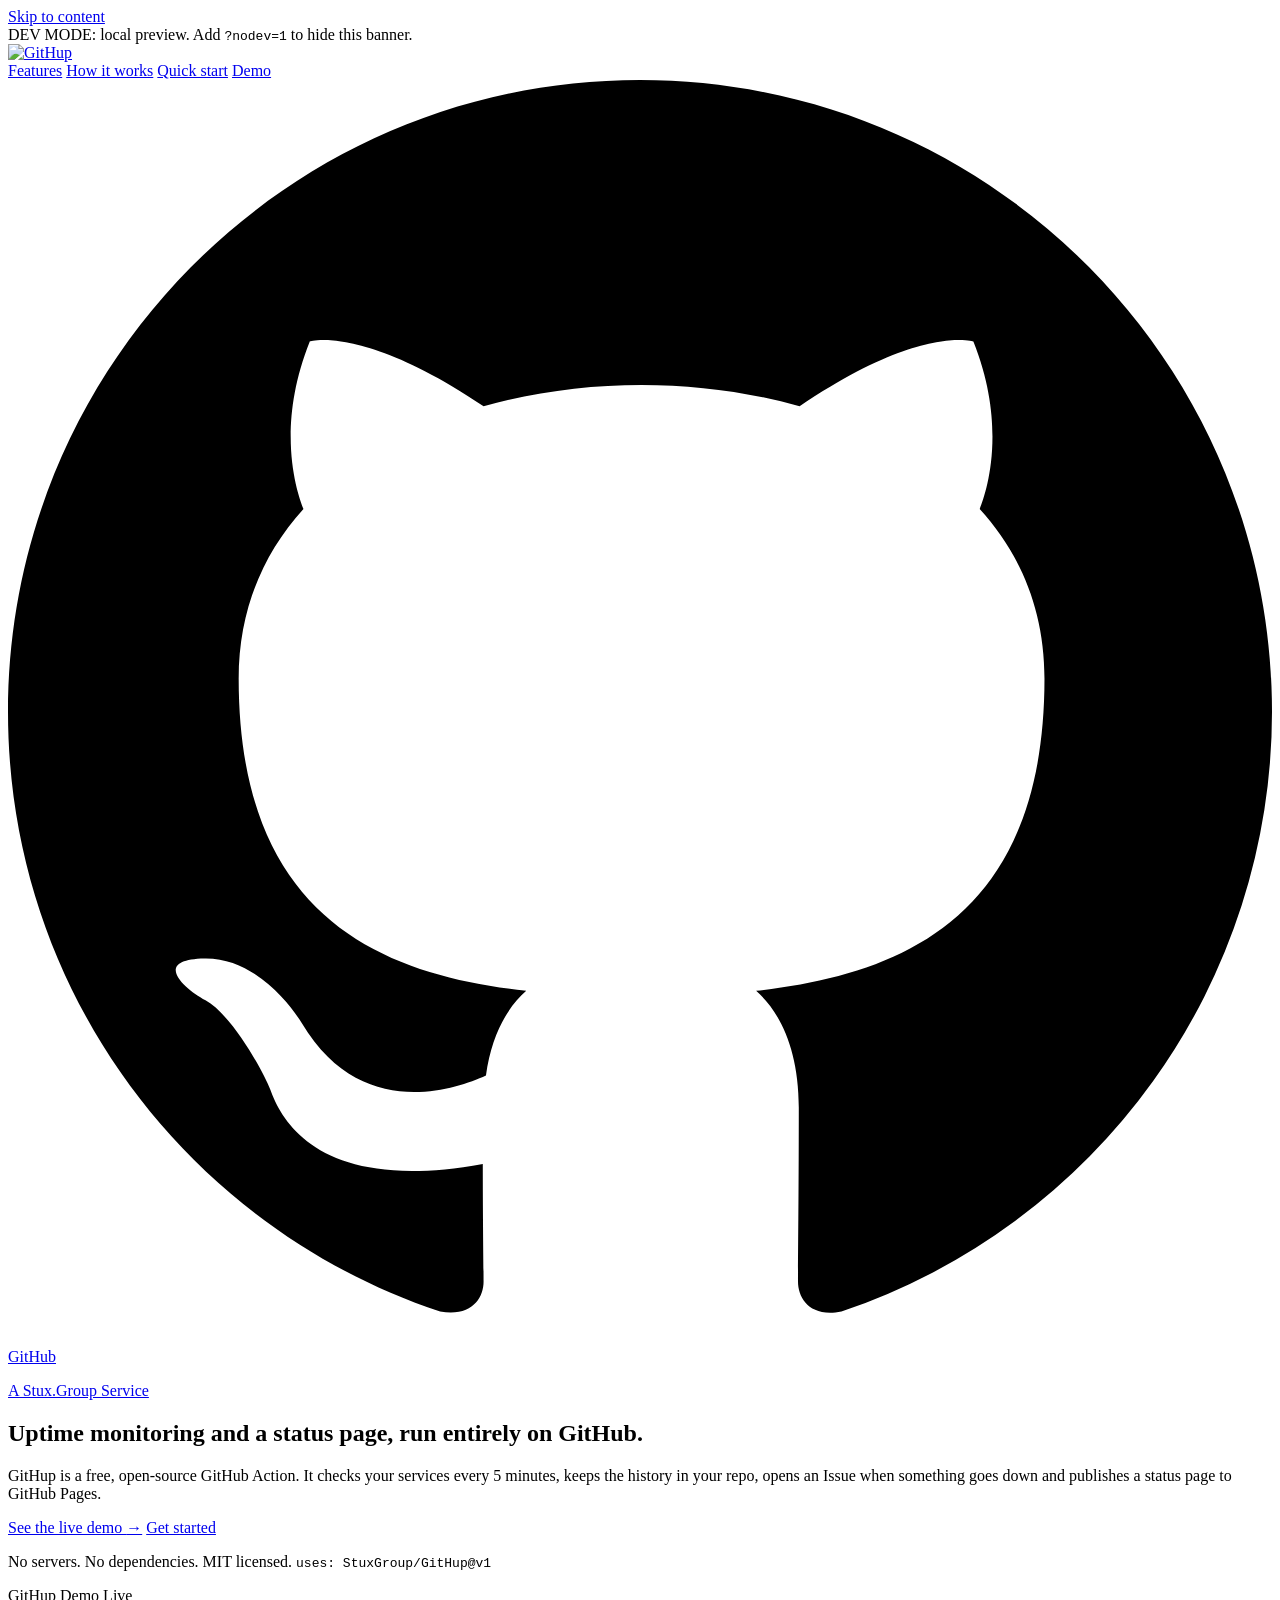
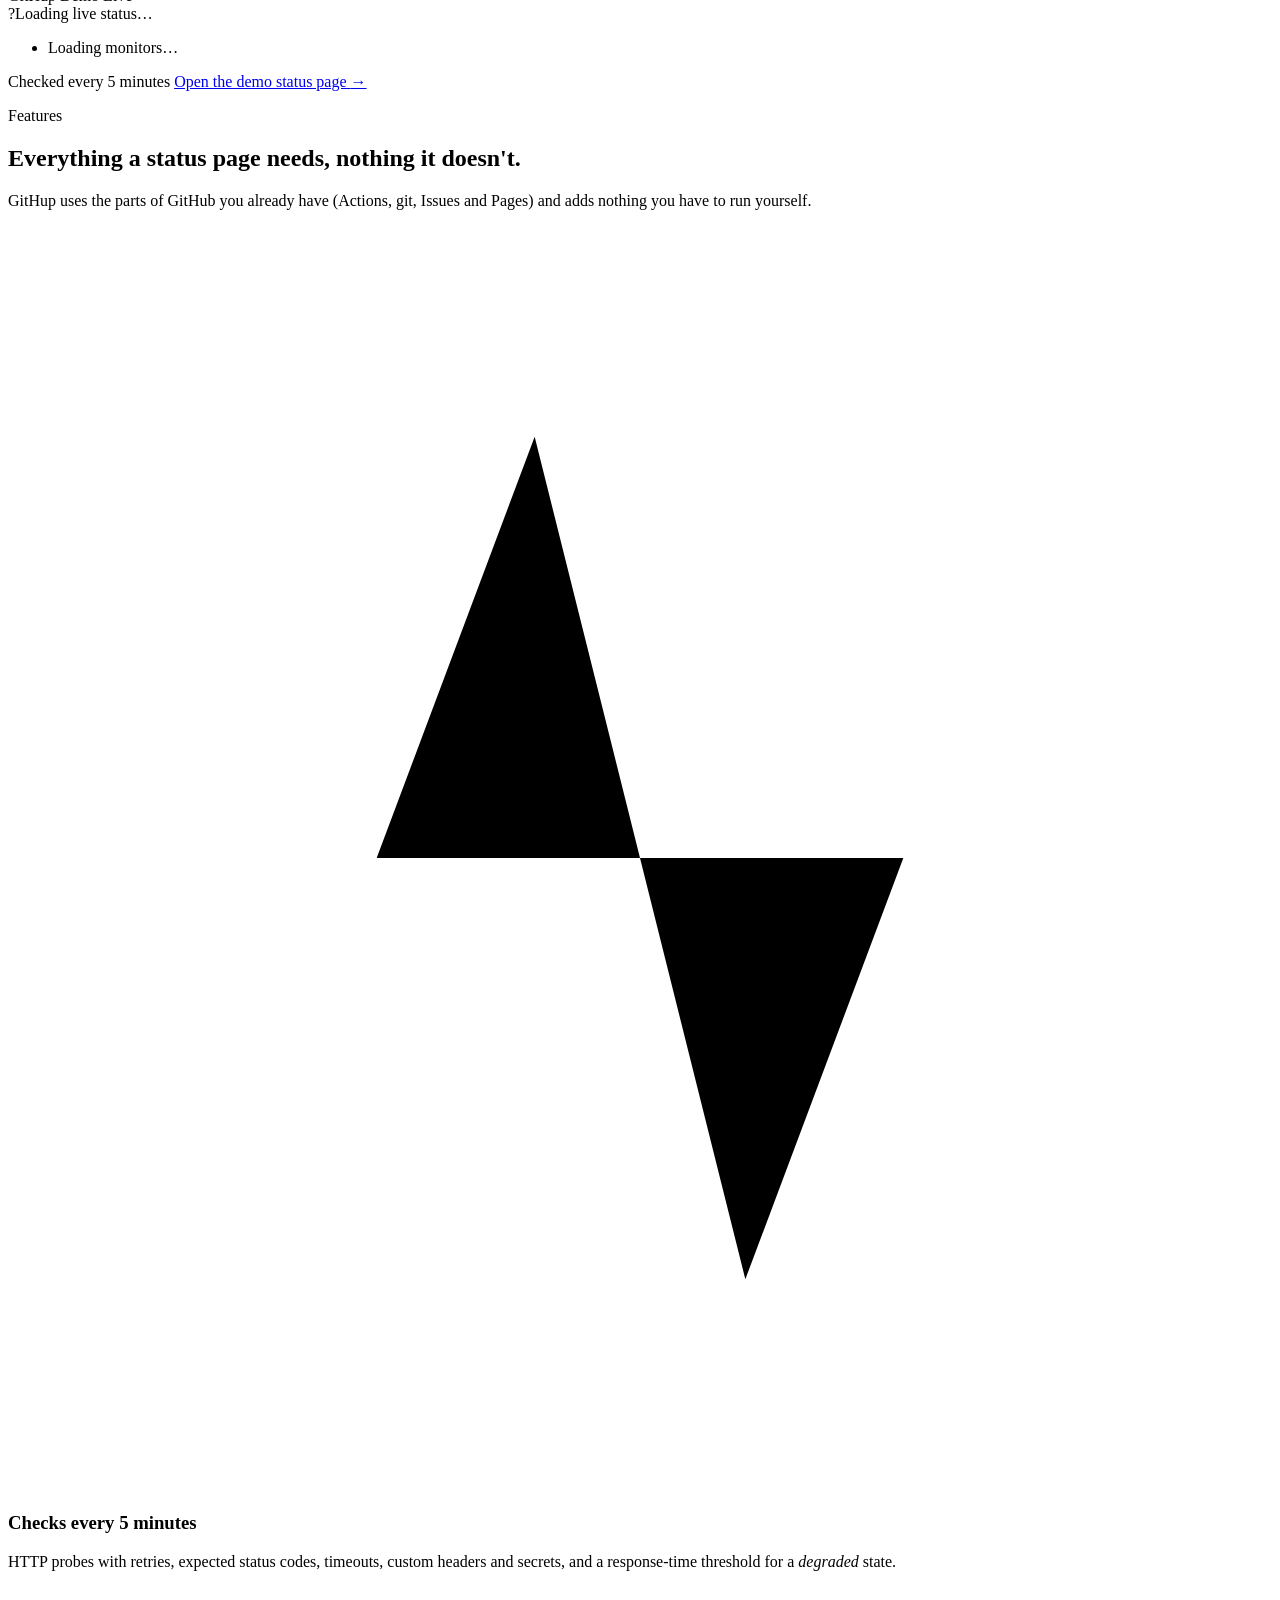
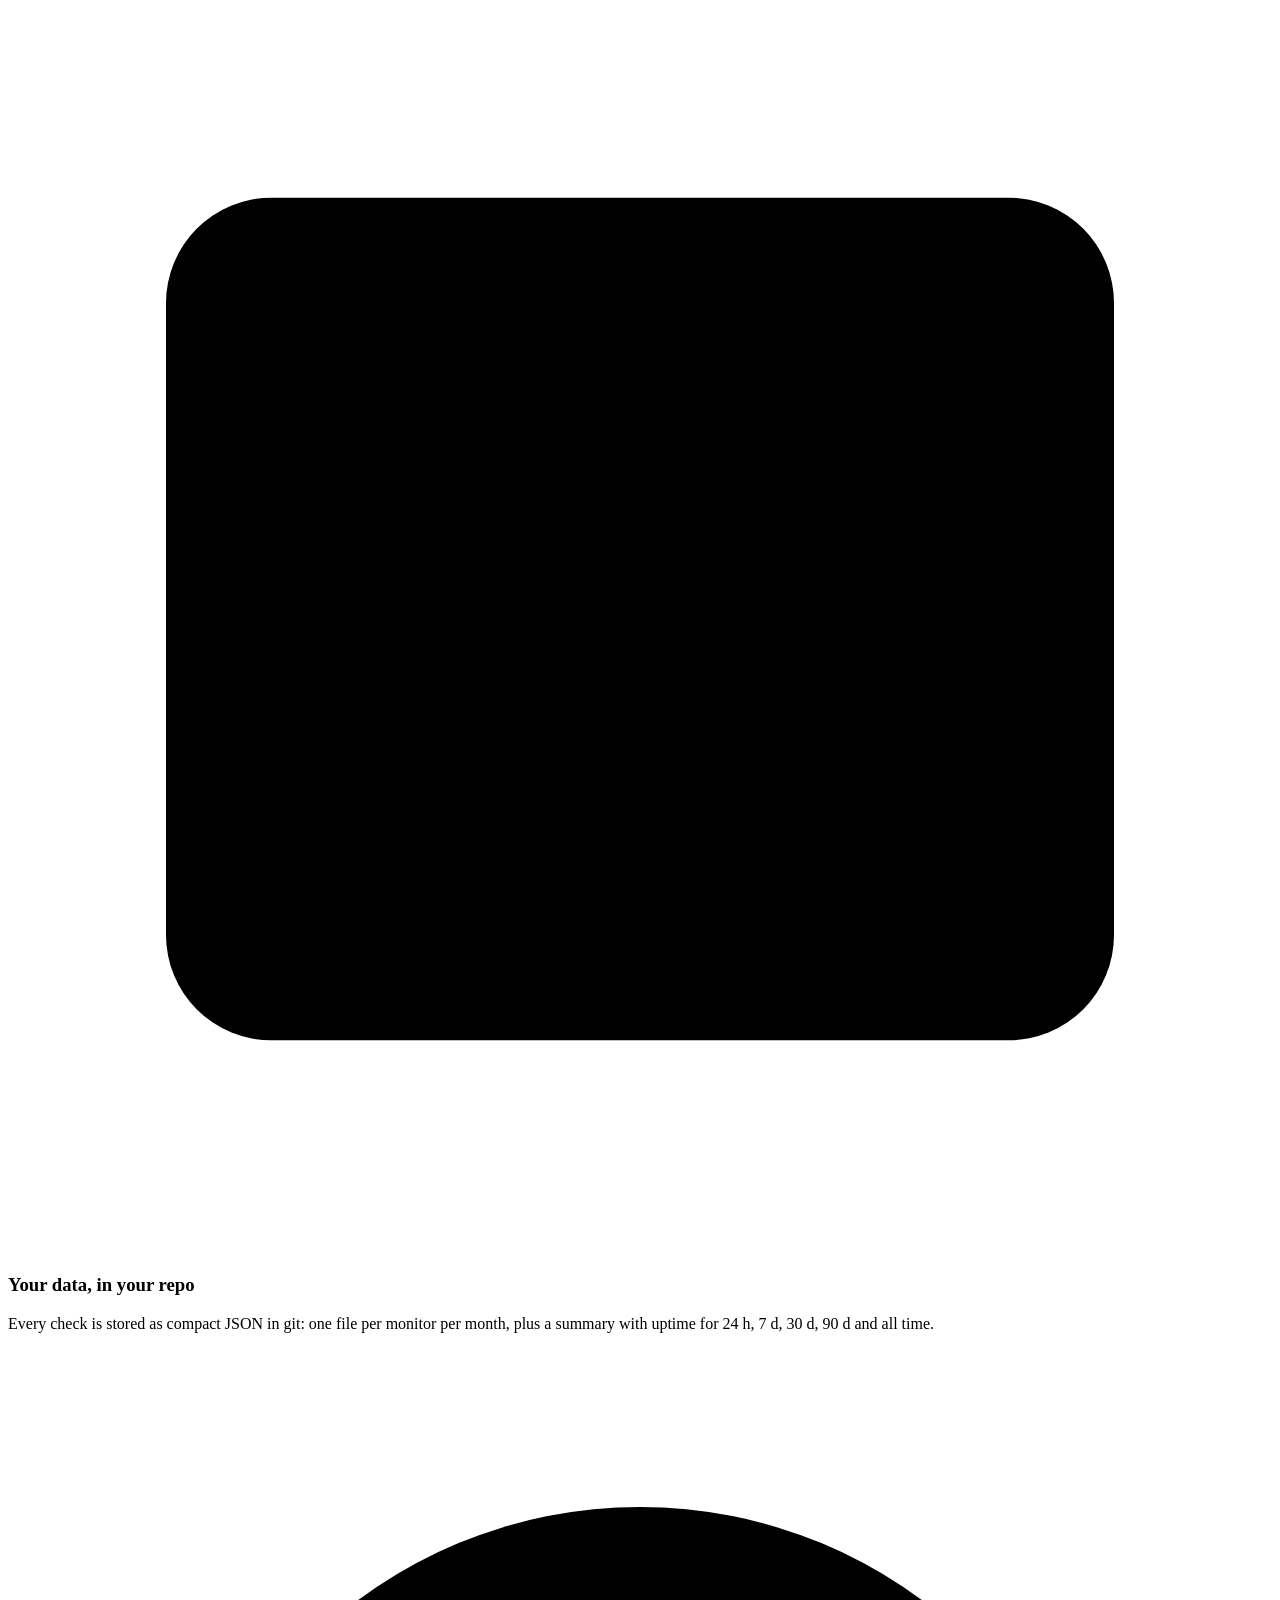
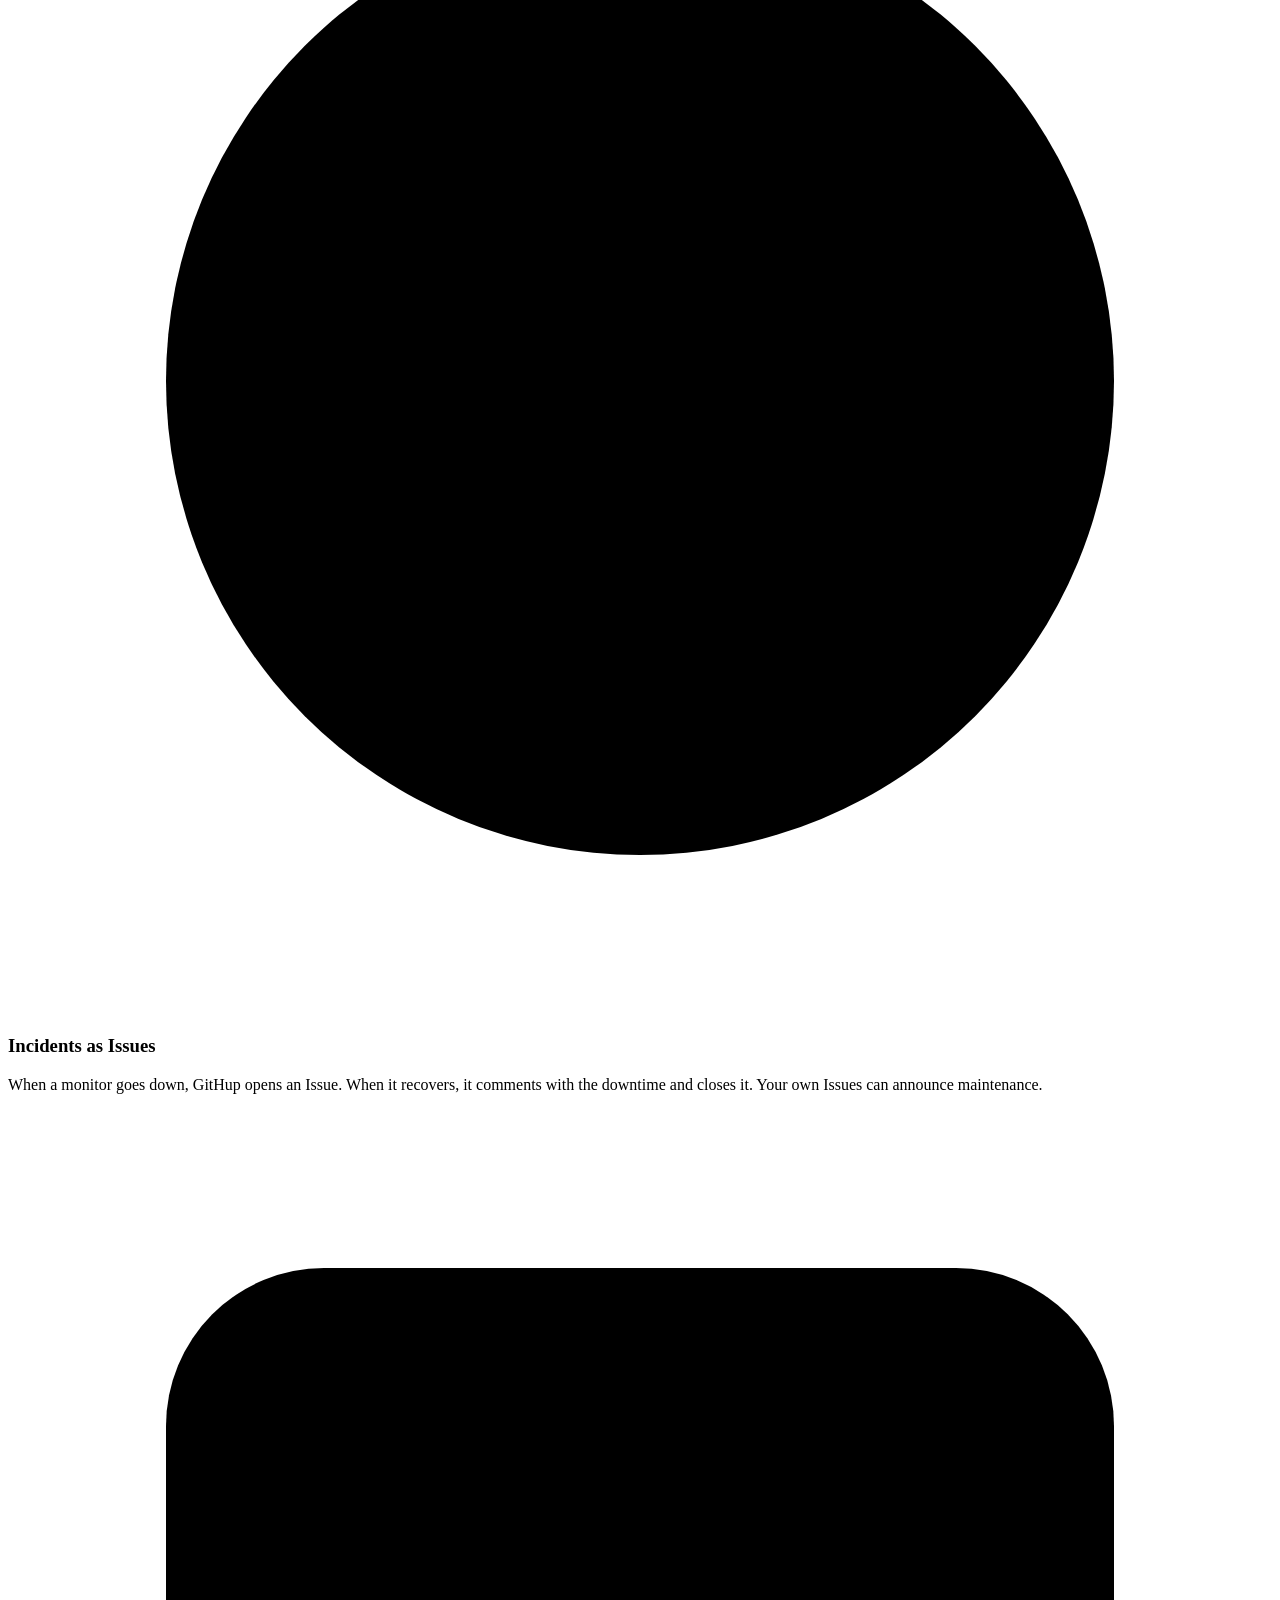
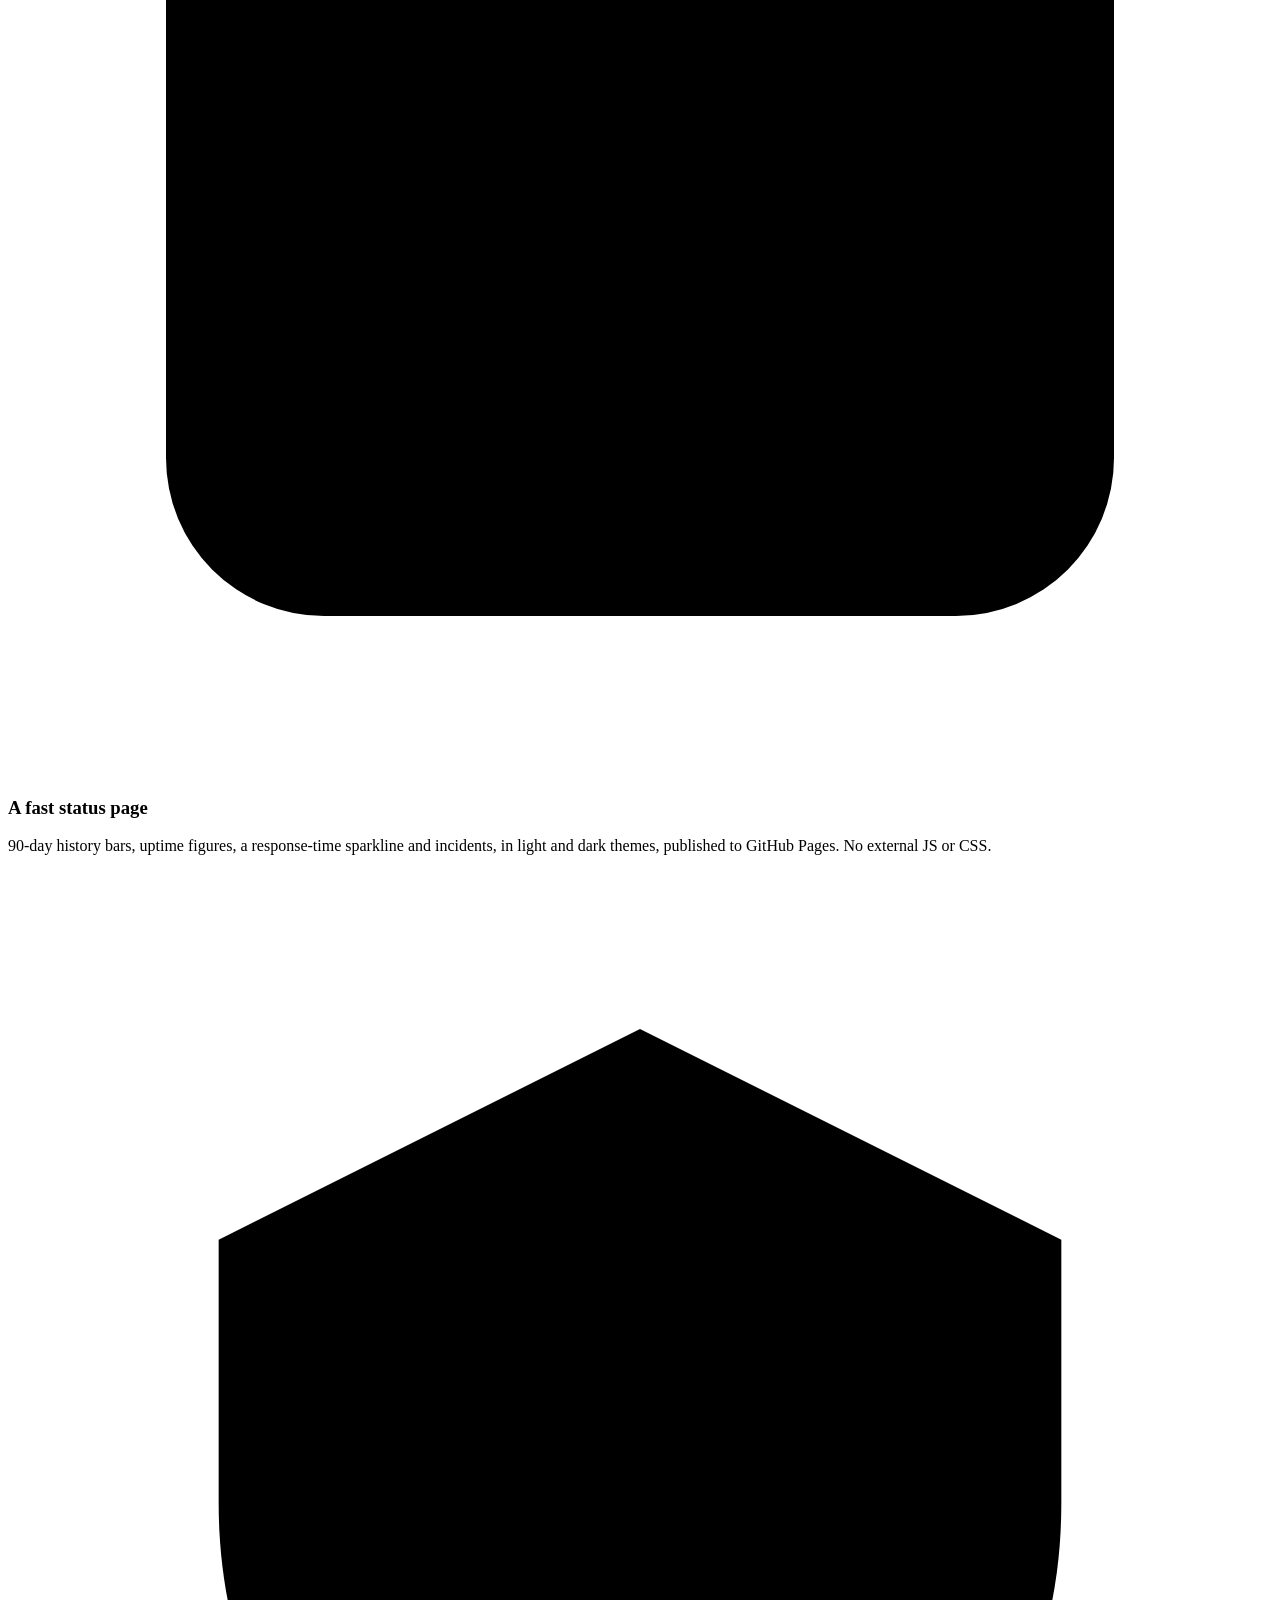
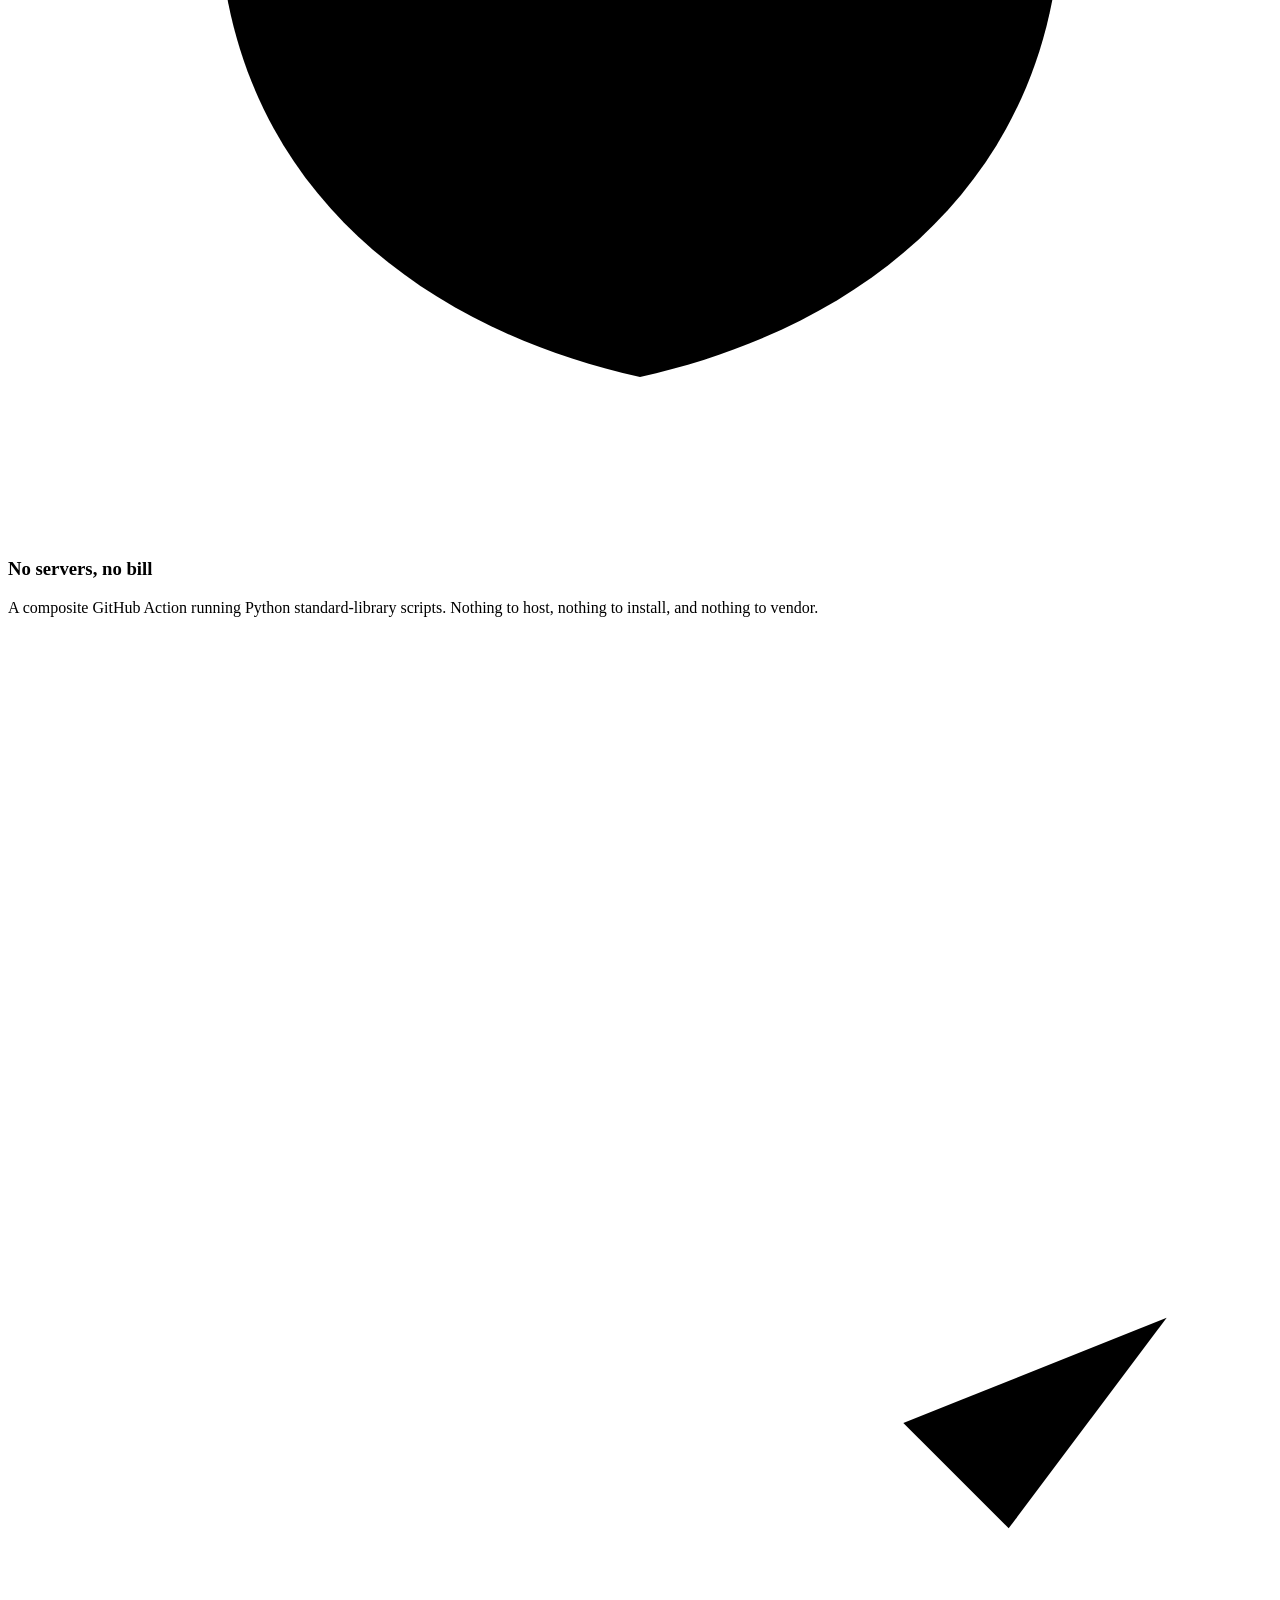
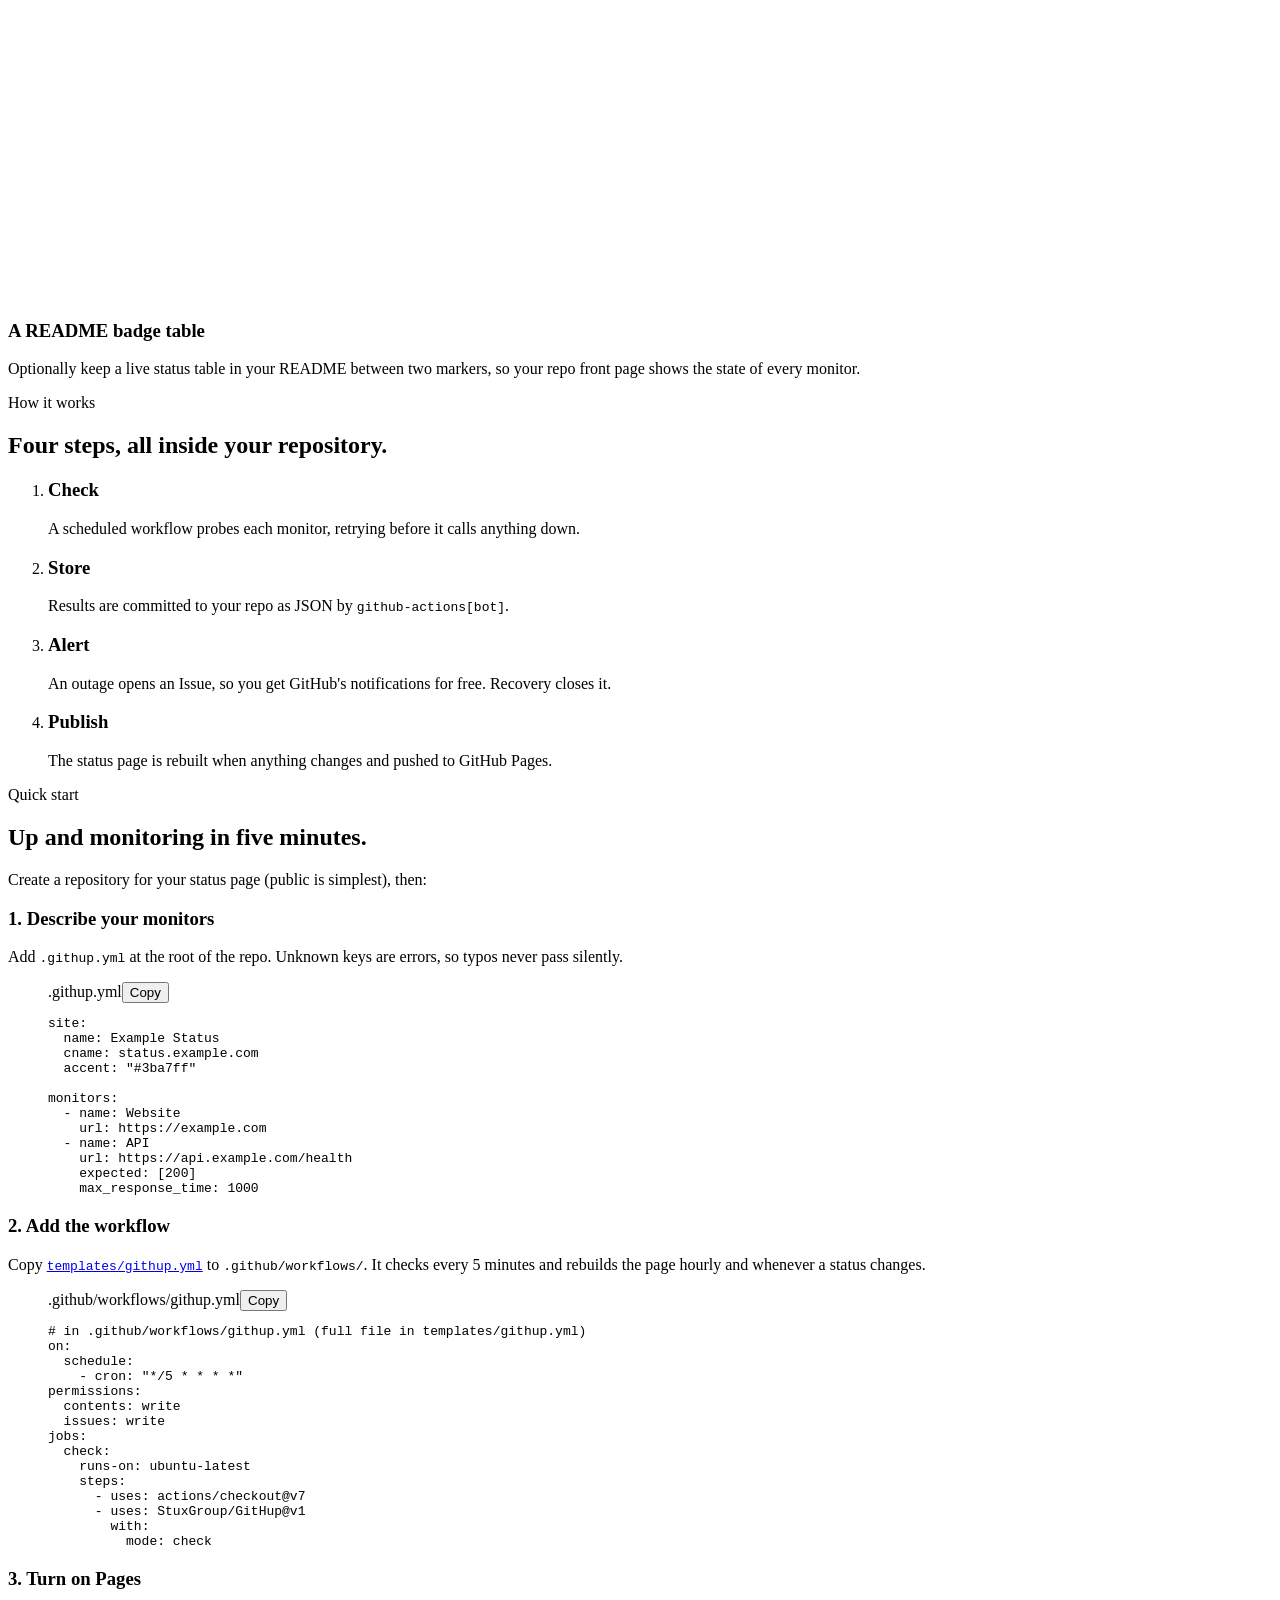
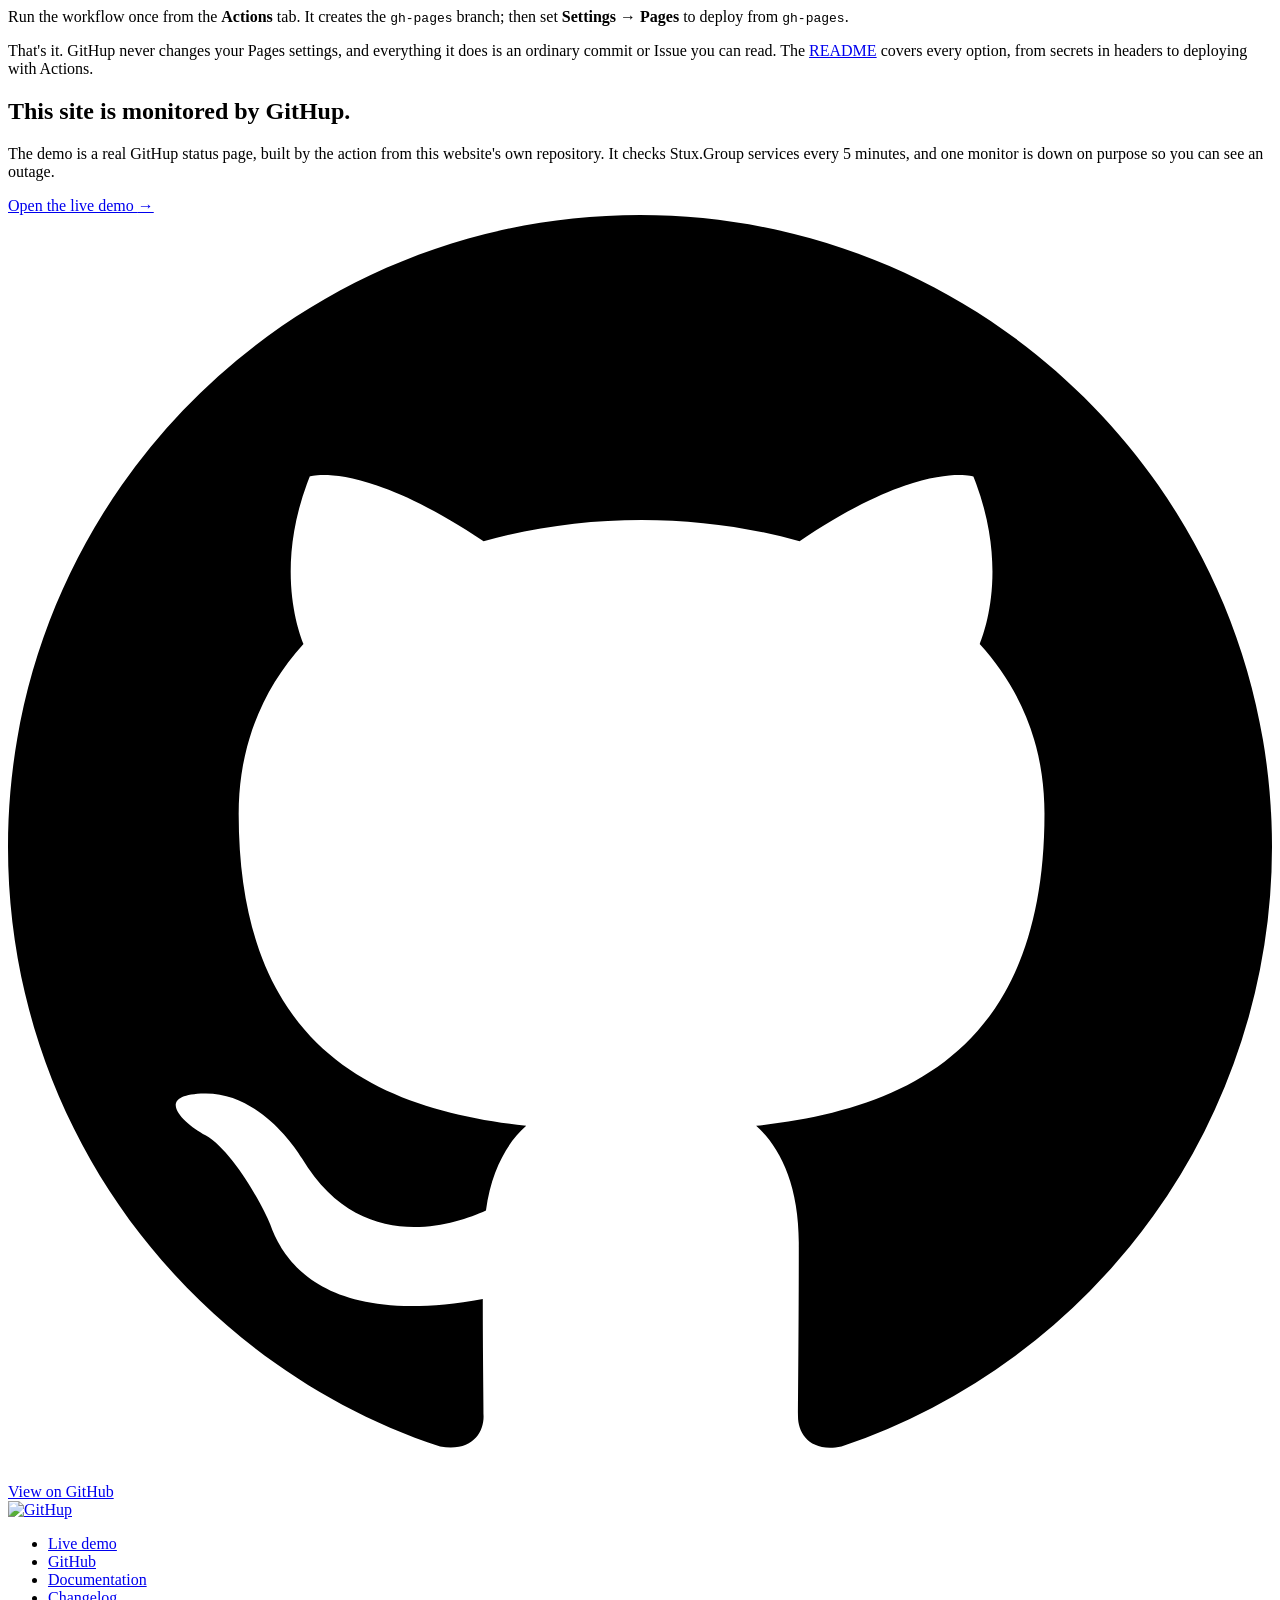
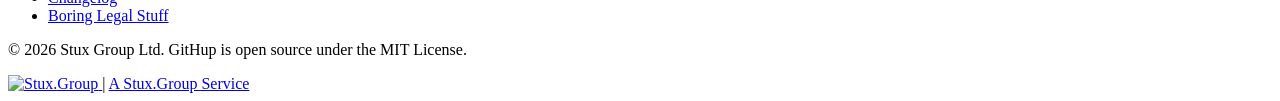
==== site/index.html @ f8ab298b "Release v1.1.0 See CHANGELOG.md for details." ====
<!doctype html>
<html lang="en">
<head>
<meta charset="utf-8">
<meta name="viewport" content="width=device-width, initial-scale=1">
<title>GitHup: uptime monitoring and status pages on GitHub</title>
<meta name="description" content="GitHup is a free GitHub Action that monitors your services, stores the history in your repo, opens Issues for outages and publishes a status page to GitHub Pages.">
<meta name="theme-color" content="#0d1117">
<link rel="icon" href="/assets/icon.svg" type="image/svg+xml">
<link rel="icon" href="/assets/icon.png" type="image/png" sizes="512x512">
<link rel="apple-touch-icon" href="/assets/icon.png">
<link rel="canonical" href="https://githup.stux.group/">
<meta property="og:type" content="website">
<meta property="og:site_name" content="GitHup">
<meta property="og:title" content="GitHup: uptime monitoring and status pages on GitHub">
<meta property="og:description" content="GitHup is a free GitHub Action that monitors your services, stores the history in your repo, opens Issues for outages and publishes a status page to GitHub Pages.">
<meta property="og:url" content="https://githup.stux.group/">
<meta property="og:image" content="https://githup.stux.group/assets/social-preview.png">
<meta property="og:image:width" content="1280">
<meta property="og:image:height" content="640">
<meta name="twitter:card" content="summary_large_image">
<link rel="stylesheet" href="/assets/site.css">
<script src="/assets/site.js" defer></script>
</head>
<body>
<a class="skip" href="#main">Skip to content</a>
<div class="dev-banner" id="dev-banner" role="note">DEV MODE: local preview. Add <code>?nodev=1</code> to hide this banner.</div>
<header class="top">
  <div class="wrap">
    <a class="brand" href="/" aria-label="GitHup home"><img src="/assets/logo-dark.svg" alt="GitHup" width="220" height="64"></a>
    <nav class="nav" aria-label="Main">
      <a class="nav-hide" href="/#features">Features</a>
      <a class="nav-hide" href="/#how">How it works</a>
      <a class="nav-hide" href="/#start">Quick start</a>
      <a href="/demo/">Demo</a>
      <a class="nav-gh" href="https://github.com/StuxGroup/GitHup"><svg viewBox="0 0 16 16" aria-hidden="true"><path d="M8 0C3.58 0 0 3.58 0 8c0 3.54 2.29 6.53 5.47 7.59.4.07.55-.17.55-.38 0-.19-.01-.82-.01-1.49-2.01.37-2.53-.49-2.69-.94-.09-.23-.48-.94-.82-1.13-.28-.15-.68-.52-.01-.53.63-.01 1.08.58 1.23.82.72 1.21 1.87.87 2.33.66.07-.52.28-.87.51-1.07-1.78-.2-3.64-.89-3.64-3.95 0-.87.31-1.59.82-2.15-.08-.2-.36-1.02.08-2.12 0 0 .67-.21 2.2.82.64-.18 1.32-.27 2-.27.68 0 1.36.09 2 .27 1.53-1.04 2.2-.82 2.2-.82.44 1.1.16 1.92.08 2.12.51.56.82 1.27.82 2.15 0 3.07-1.87 3.75-3.65 3.95.29.25.54.73.54 1.48 0 1.07-.01 1.93-.01 2.2 0 .21.15.46.55.38A8.013 8.013 0 0016 8c0-4.42-3.58-8-8-8z"/></svg><span>GitHub</span></a>
    </nav>
  </div>
</header>
<main id="main">
  <section class="hero">
    <div class="wrap">
      <div>
        <p class="eyebrow"><img src="https://global.media.stux.group/icon.png" alt=""><a href="https://services.stux.group">A Stux.Group Service</a></p>
        <h1>Uptime monitoring and a status page, <span class="grad-text">run entirely on GitHub.</span></h1>
        <p class="lede">GitHup is a free, open-source GitHub Action. It checks your services every 5 minutes, keeps the history in your repo, opens an Issue when something goes down and publishes a status page to GitHub Pages.</p>
        <div class="cta">
          <a class="btn btn-primary" href="/demo/">See the live demo <span aria-hidden="true">&rarr;</span></a>
          <a class="btn" href="#start">Get started</a>
        </div>
        <p class="hero-note">No servers. No dependencies. MIT licensed. <code>uses: StuxGroup/GitHup@v1</code></p>
      </div>
      <aside class="preview" aria-labelledby="preview-h">
        <div class="preview-head">
          <span class="preview-title" id="preview-h"><img src="/assets/icon.svg" alt="">GitHup Demo</span>
          <span class="live">Live</span>
        </div>
        <div class="banner st-unknown" id="demo-banner" role="status" aria-live="polite">
          <span class="dot" aria-hidden="true">?</span><span class="txt">Loading live status&hellip;</span>
        </div>
        <ul class="mons" id="demo-monitors">
          <li class="mon"><span class="sd" aria-hidden="true"></span><span class="nm">Loading monitors&hellip;</span><span class="up"></span><span class="ms"></span></li>
        </ul>
        <div class="preview-foot">
          <span id="demo-updated">Checked every 5 minutes</span>
          <a href="/demo/">Open the demo status page <span aria-hidden="true">&rarr;</span></a>
        </div>
      </aside>
    </div>
  </section>

  <section class="section" id="features" aria-labelledby="features-h">
    <div class="wrap">
      <div class="section-head">
        <p class="kicker grad-text">Features</p>
        <h2 id="features-h">Everything a status page needs, nothing it doesn't.</h2>
        <p>GitHup uses the parts of GitHub you already have (Actions, git, Issues and Pages) and adds nothing you have to run yourself.</p>
      </div>
      <div class="grid">
        <article class="card"><span class="ic" aria-hidden="true"><svg viewBox="0 0 24 24"><path d="M3 12h4l3-8 4 16 3-8h4"/></svg></span><h3>Checks every 5 minutes</h3><p>HTTP probes with retries, expected status codes, timeouts, custom headers and secrets, and a response-time threshold for a <em>degraded</em> state.</p></article>
        <article class="card"><span class="ic" aria-hidden="true"><svg viewBox="0 0 24 24"><rect x="3" y="4" width="18" height="16" rx="2"/><path d="M3 10h18M9 4v16"/></svg></span><h3>Your data, in your repo</h3><p>Every check is stored as compact JSON in git: one file per monitor per month, plus a summary with uptime for 24 h, 7 d, 30 d, 90 d and all time.</p></article>
        <article class="card"><span class="ic" aria-hidden="true"><svg viewBox="0 0 24 24"><circle cx="12" cy="12" r="9"/><path d="M12 7v5M12 16h.01"/></svg></span><h3>Incidents as Issues</h3><p>When a monitor goes down, GitHup opens an Issue. When it recovers, it comments with the downtime and closes it. Your own Issues can announce maintenance.</p></article>
        <article class="card"><span class="ic" aria-hidden="true"><svg viewBox="0 0 24 24"><rect x="3" y="3" width="18" height="18" rx="3"/><path d="M7 16v-3M11 16V8M15 16v-5M19 16v-2"/></svg></span><h3>A fast status page</h3><p>90-day history bars, uptime figures, a response-time sparkline and incidents, in light and dark themes, published to GitHub Pages. No external JS or CSS.</p></article>
        <article class="card"><span class="ic" aria-hidden="true"><svg viewBox="0 0 24 24"><path d="M12 3l8 4v5c0 5-3.5 8-8 9-4.5-1-8-4-8-9V7z"/></svg></span><h3>No servers, no bill</h3><p>A composite GitHub Action running Python standard-library scripts. Nothing to host, nothing to install, and nothing to vendor.</p></article>
        <article class="card"><span class="ic" aria-hidden="true"><svg viewBox="0 0 24 24"><path d="M4 6h16M4 12h10M4 18h7"/><path d="M17 15l2 2 3-4"/></svg></span><h3>A README badge table</h3><p>Optionally keep a live status table in your README between two markers, so your repo front page shows the state of every monitor.</p></article>
      </div>
    </div>
  </section>

  <section class="section" id="how" aria-labelledby="how-h">
    <div class="wrap">
      <div class="section-head">
        <p class="kicker grad-text">How it works</p>
        <h2 id="how-h">Four steps, all inside your repository.</h2>
      </div>
      <ol class="steps">
        <li><h3>Check</h3><p>A scheduled workflow probes each monitor, retrying before it calls anything down.</p></li>
        <li><h3>Store</h3><p>Results are committed to your repo as JSON by <code>github-actions[bot]</code>.</p></li>
        <li><h3>Alert</h3><p>An outage opens an Issue, so you get GitHub's notifications for free. Recovery closes it.</p></li>
        <li><h3>Publish</h3><p>The status page is rebuilt when anything changes and pushed to GitHub Pages.</p></li>
      </ol>
    </div>
  </section>

  <section class="section" id="start" aria-labelledby="start-h">
    <div class="wrap">
      <div class="section-head">
        <p class="kicker grad-text">Quick start</p>
        <h2 id="start-h">Up and monitoring in five minutes.</h2>
        <p>Create a repository for your status page (public is simplest), then:</p>
      </div>
      <div class="qs">
        <div class="qs-step">
          <div><h3>1. Describe your monitors</h3><p>Add <code>.githup.yml</code> at the root of the repo. Unknown keys are errors, so typos never pass silently.</p></div>
          <figure class="code"><div class="code-bar"><span>.githup.yml</span><button type="button" class="copy" data-copy="cfg">Copy</button></div><pre id="cfg"><span class="k">site</span>:
  <span class="k">name</span>: <span class="s">Example Status</span>
  <span class="k">cname</span>: <span class="s">status.example.com</span>
  <span class="k">accent</span>: <span class="s">"#3ba7ff"</span>

<span class="k">monitors</span>:
  - <span class="k">name</span>: <span class="s">Website</span>
    <span class="k">url</span>: <span class="s">https://example.com</span>
  - <span class="k">name</span>: <span class="s">API</span>
    <span class="k">url</span>: <span class="s">https://api.example.com/health</span>
    <span class="k">expected</span>: [<span class="n">200</span>]
    <span class="k">max_response_time</span>: <span class="n">1000</span></pre></figure>
        </div>
        <div class="qs-step">
          <div><h3>2. Add the workflow</h3><p>Copy <a href="https://github.com/StuxGroup/GitHup/blob/main/templates/githup.yml"><code>templates/githup.yml</code></a> to <code>.github/workflows/</code>. It checks every 5 minutes and rebuilds the page hourly and whenever a status changes.</p></div>
          <figure class="code"><div class="code-bar"><span>.github/workflows/githup.yml</span><button type="button" class="copy" data-copy="wf">Copy</button></div><pre id="wf"><span class="c"># in .github/workflows/githup.yml (full file in templates/githup.yml)</span>
<span class="k">on</span>:
  <span class="k">schedule</span>:
    - <span class="k">cron</span>: <span class="s">"*/5 * * * *"</span>
<span class="k">permissions</span>:
  <span class="k">contents</span>: <span class="s">write</span>
  <span class="k">issues</span>: <span class="s">write</span>
<span class="k">jobs</span>:
  <span class="k">check</span>:
    <span class="k">runs-on</span>: <span class="s">ubuntu-latest</span>
    <span class="k">steps</span>:
      - <span class="k">uses</span>: <span class="s">actions/checkout@v7</span>
      - <span class="k">uses</span>: <span class="s">StuxGroup/GitHup@v1</span>
        <span class="k">with</span>:
          <span class="k">mode</span>: <span class="s">check</span></pre></figure>
        </div>
        <div class="qs-step">
          <div><h3>3. Turn on Pages</h3><p>Run the workflow once from the <strong>Actions</strong> tab. It creates the <code>gh-pages</code> branch; then set <strong>Settings &rarr; Pages</strong> to deploy from <code>gh-pages</code>.</p></div>
          <p>That's it. GitHup never changes your Pages settings, and everything it does is an ordinary commit or Issue you can read. The <a href="https://github.com/StuxGroup/GitHup#readme">README</a> covers every option, from secrets in headers to deploying with Actions.</p>
        </div>
      </div>
    </div>
  </section>

  <section class="section" aria-labelledby="demo-h">
    <div class="wrap">
      <div class="band">
        <div>
          <h2 id="demo-h">This site is monitored by GitHup.</h2>
          <p>The demo is a real GitHup status page, built by the action from this website's own repository. It checks Stux.Group services every 5 minutes, and one monitor is down on purpose so you can see an outage.</p>
        </div>
        <div class="cta">
          <a class="btn btn-primary" href="/demo/">Open the live demo <span aria-hidden="true">&rarr;</span></a>
          <a class="btn" href="https://github.com/StuxGroup/GitHup"><svg viewBox="0 0 16 16" aria-hidden="true"><path d="M8 0C3.58 0 0 3.58 0 8c0 3.54 2.29 6.53 5.47 7.59.4.07.55-.17.55-.38 0-.19-.01-.82-.01-1.49-2.01.37-2.53-.49-2.69-.94-.09-.23-.48-.94-.82-1.13-.28-.15-.68-.52-.01-.53.63-.01 1.08.58 1.23.82.72 1.21 1.87.87 2.33.66.07-.52.28-.87.51-1.07-1.78-.2-3.64-.89-3.64-3.95 0-.87.31-1.59.82-2.15-.08-.2-.36-1.02.08-2.12 0 0 .67-.21 2.2.82.64-.18 1.32-.27 2-.27.68 0 1.36.09 2 .27 1.53-1.04 2.2-.82 2.2-.82.44 1.1.16 1.92.08 2.12.51.56.82 1.27.82 2.15 0 3.07-1.87 3.75-3.65 3.95.29.25.54.73.54 1.48 0 1.07-.01 1.93-.01 2.2 0 .21.15.46.55.38A8.013 8.013 0 0016 8c0-4.42-3.58-8-8-8z"/></svg>View on GitHub</a>
        </div>
      </div>
    </div>
  </section>
</main>
<footer>
  <div class="wrap foot">
    <a class="foot-brand" href="/" aria-label="GitHup home"><img src="/assets/logo-dark.svg" alt="GitHup" width="220" height="64"></a>
    <nav aria-label="Footer">
      <ul class="foot-links">
        <li><a href="/demo/">Live demo</a></li>
        <li><a href="https://github.com/StuxGroup/GitHup">GitHub</a></li>
        <li><a href="https://github.com/StuxGroup/GitHup#readme">Documentation</a></li>
        <li><a href="https://github.com/StuxGroup/GitHup/blob/main/CHANGELOG.md">Changelog</a></li>
        <li><a href="/legal/">Boring Legal Stuff</a></li>
      </ul>
    </nav>
  </div>
  <div class="wrap foot-bottom">
    <p>&copy; 2026 Stux Group Ltd. GitHup is open source under the MIT License.</p>
    <div class="footer-powered">
      <a href="https://stux.group" class="footer-powered-item" target="_blank" rel="noopener">
        <img src="https://global.media.stux.group/logo.png" alt="Stux.Group" class="footer-powered-logo">
      </a>
      <span class="footer-powered-sep" aria-hidden="true">|</span>
      <a href="https://services.stux.group" class="footer-powered-item" target="_blank" rel="noopener">A Stux.Group Service</a>
    </div>
  </div>
</footer>
</body>
</html>
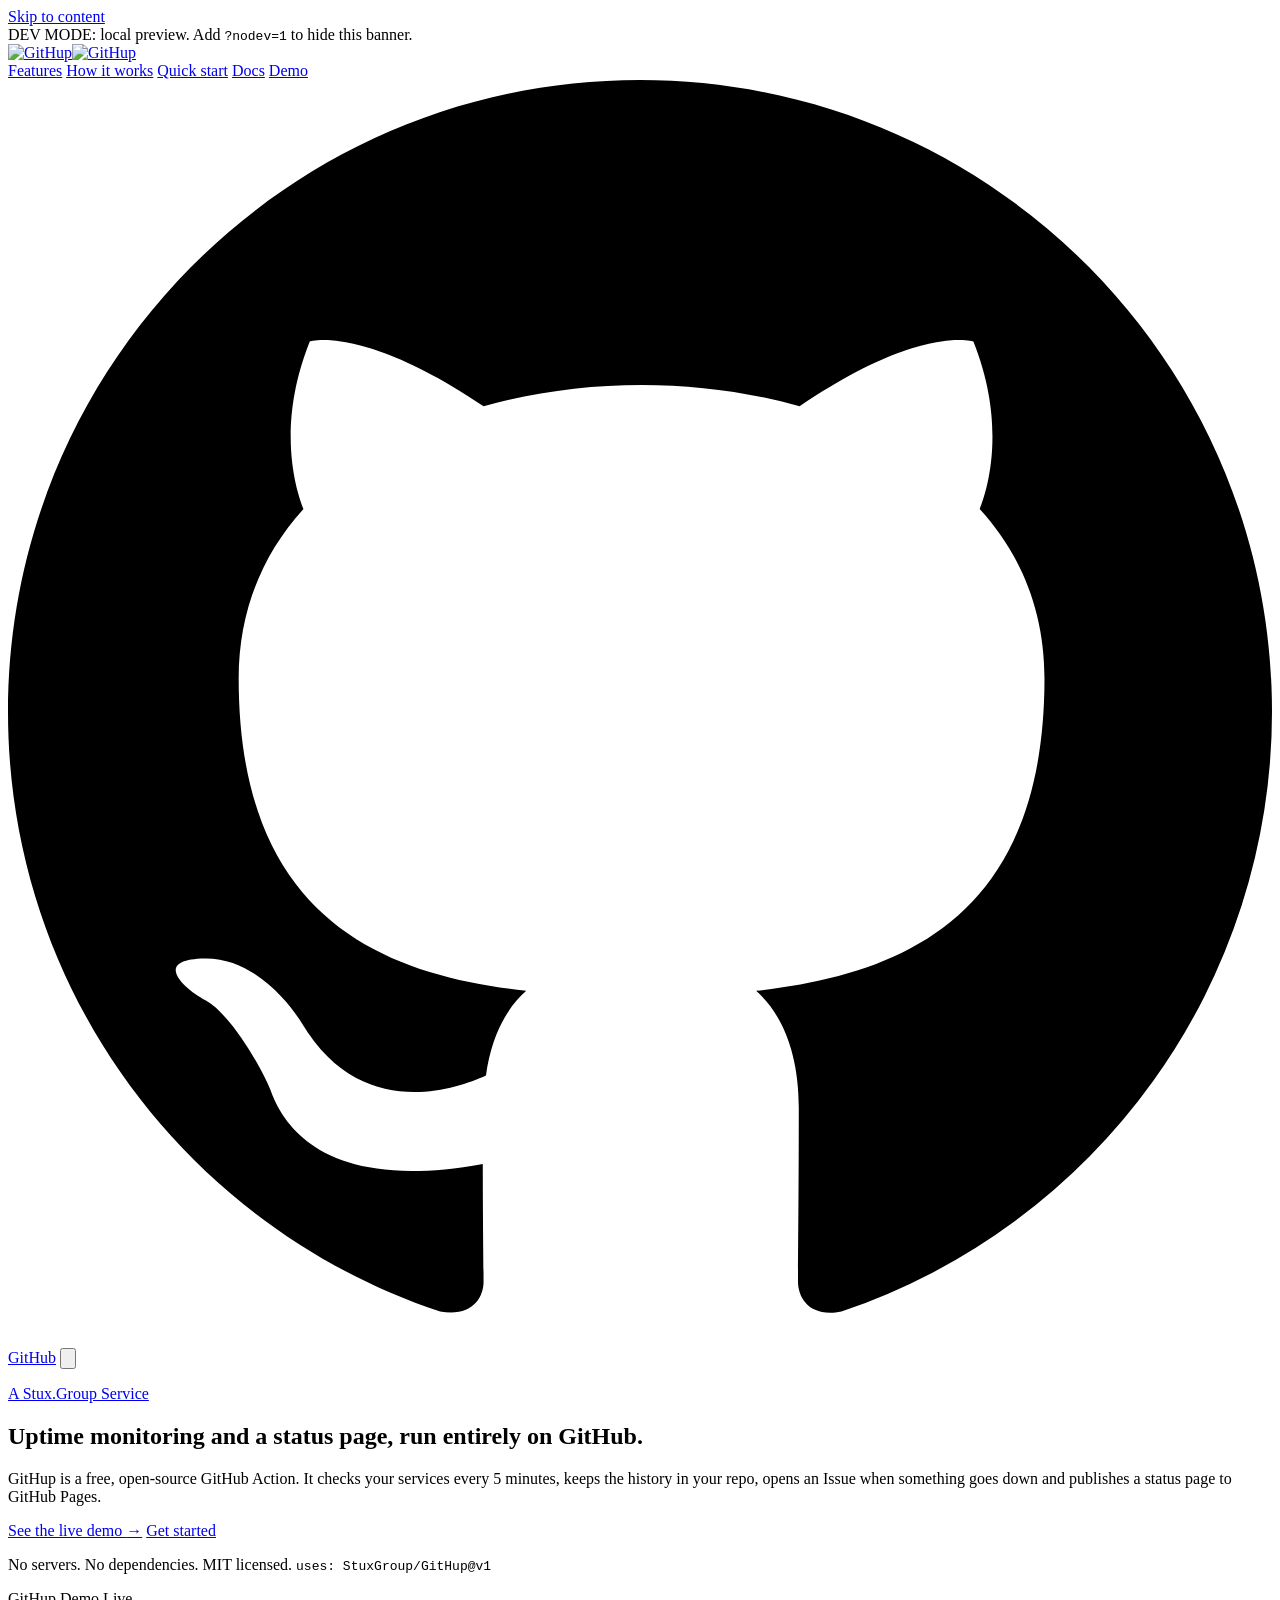
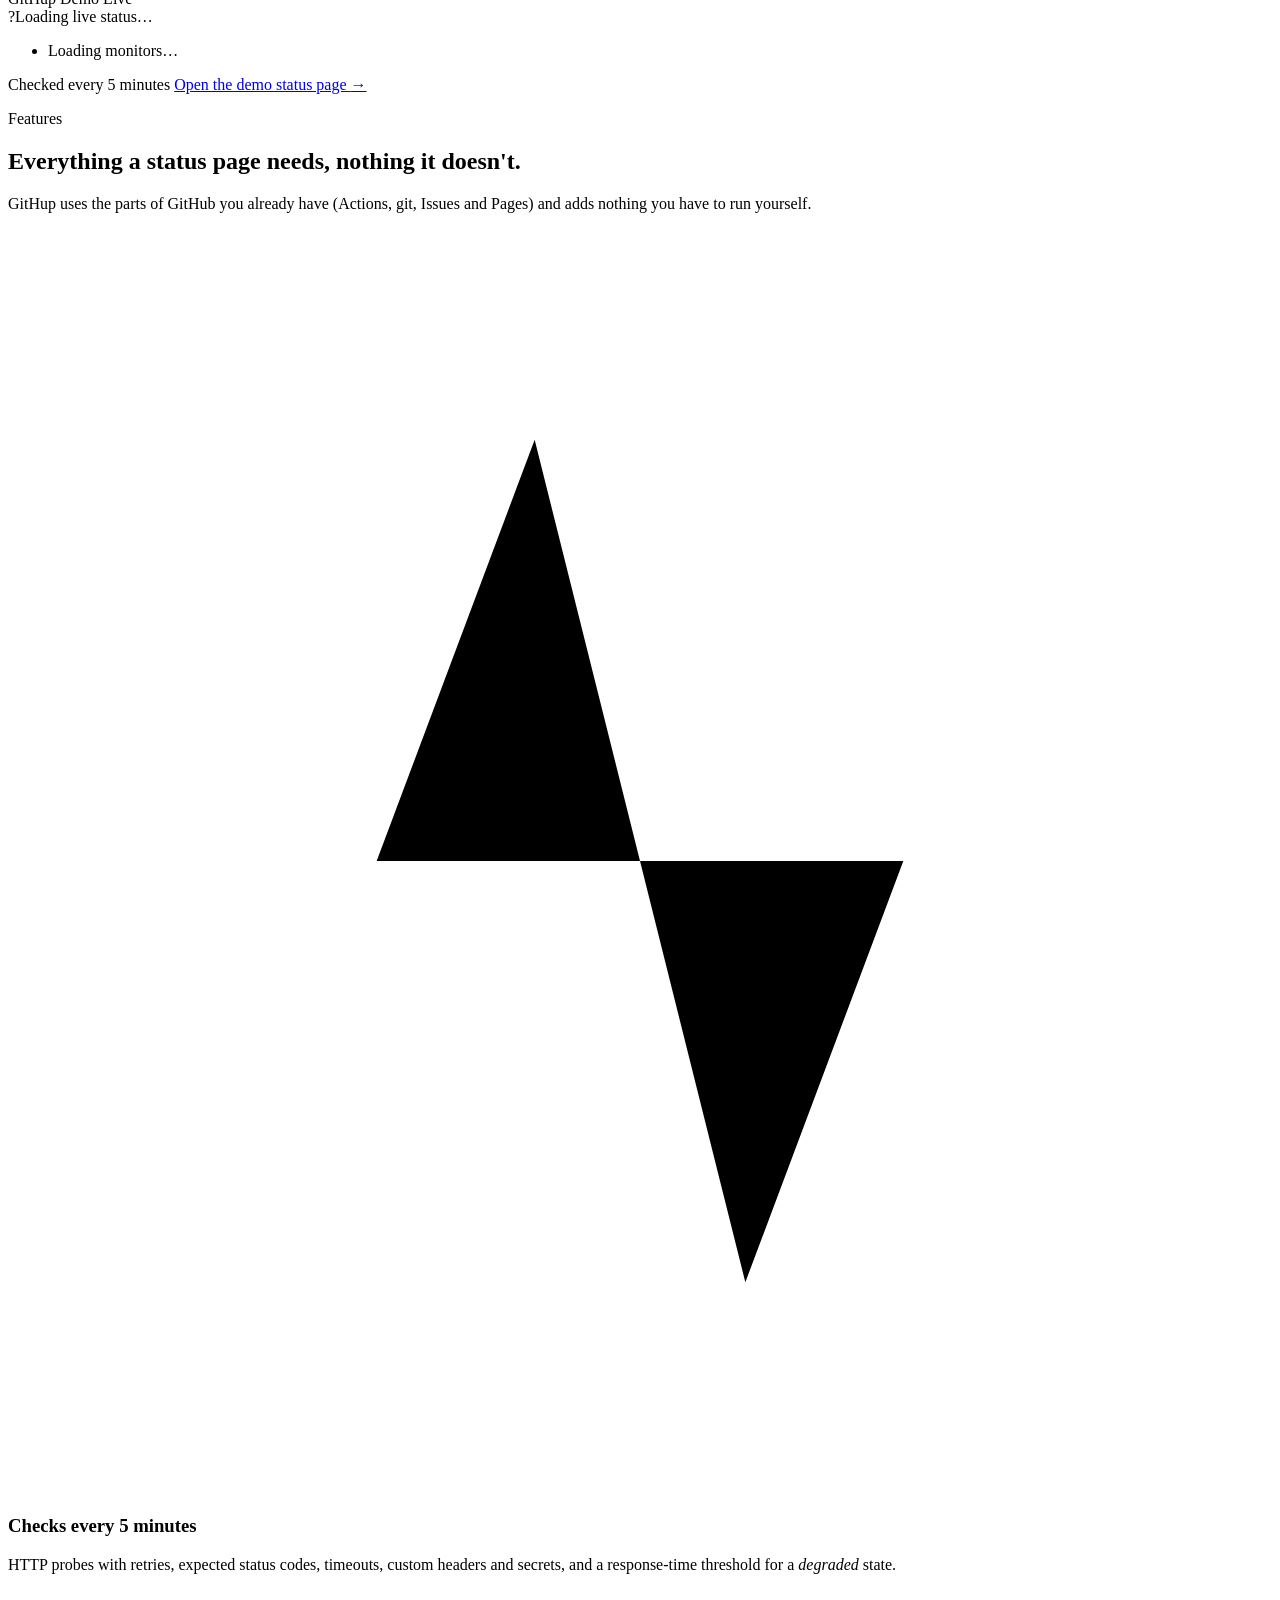
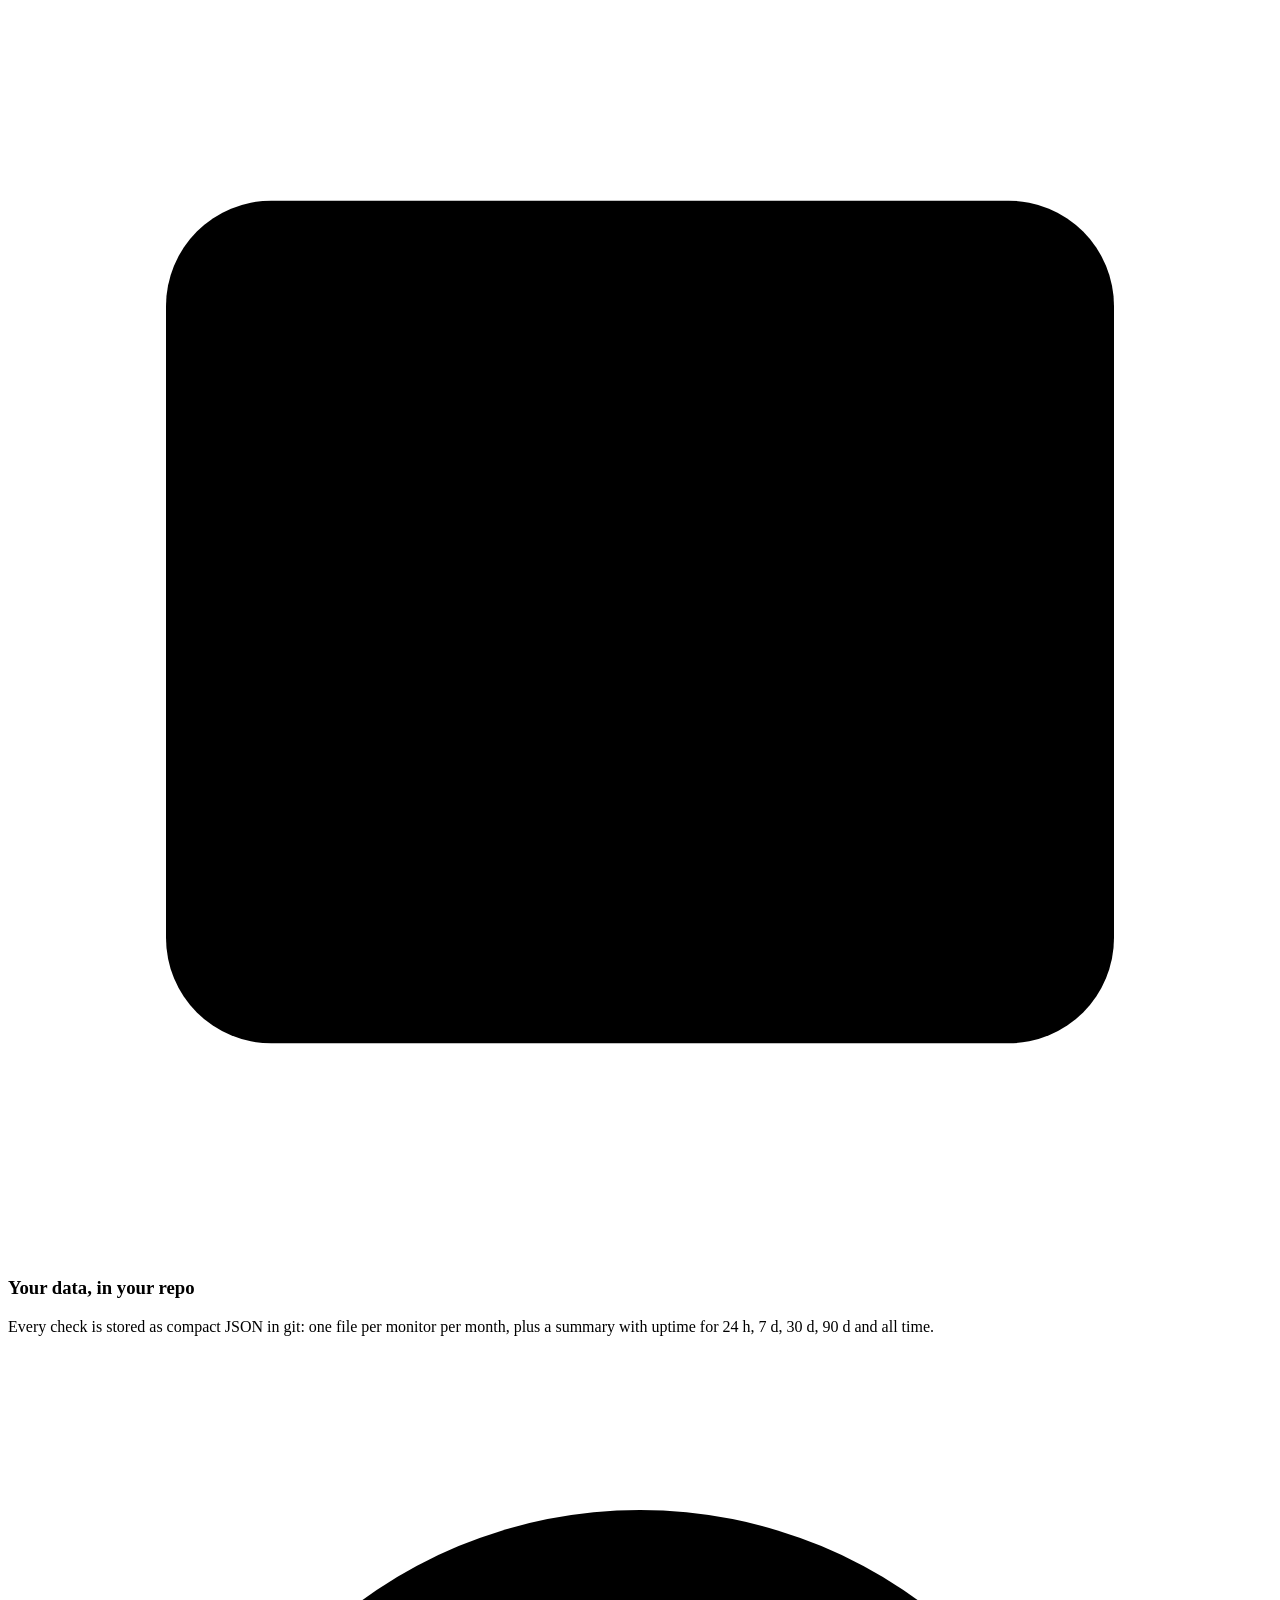
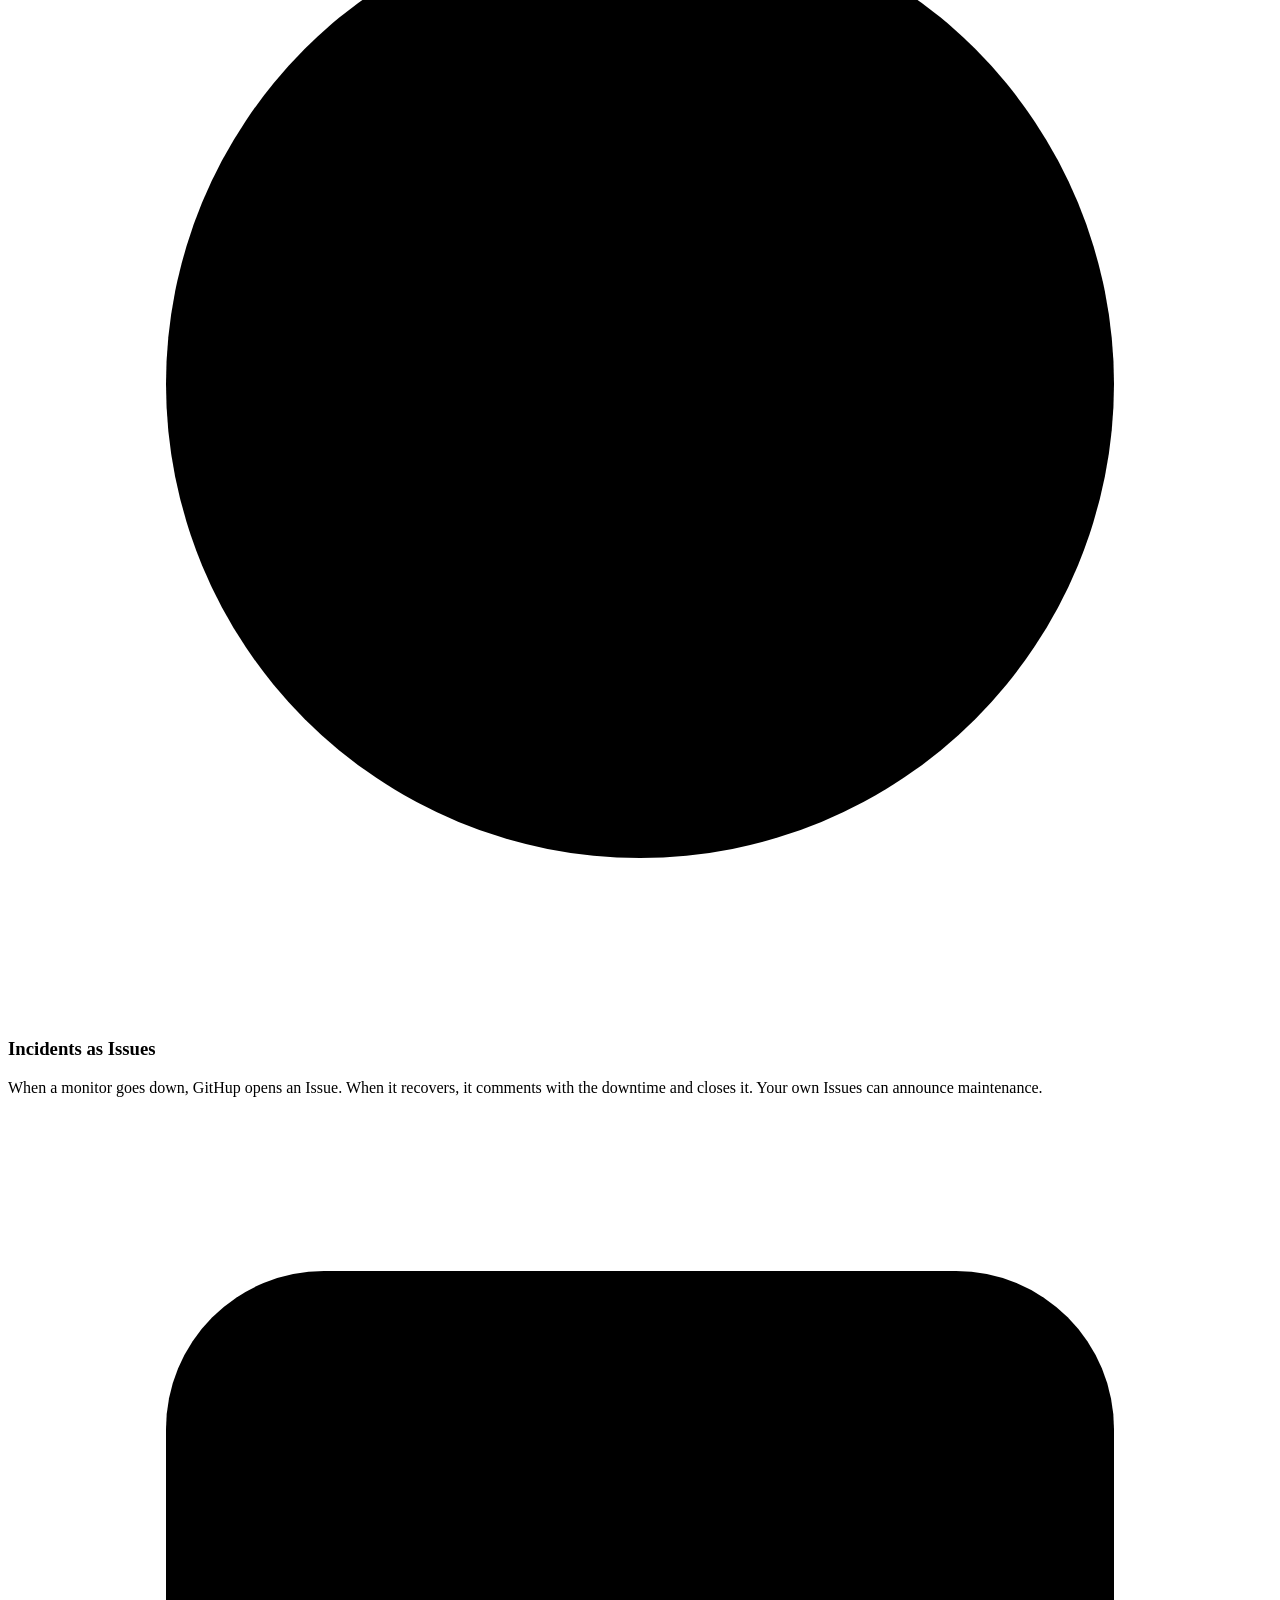
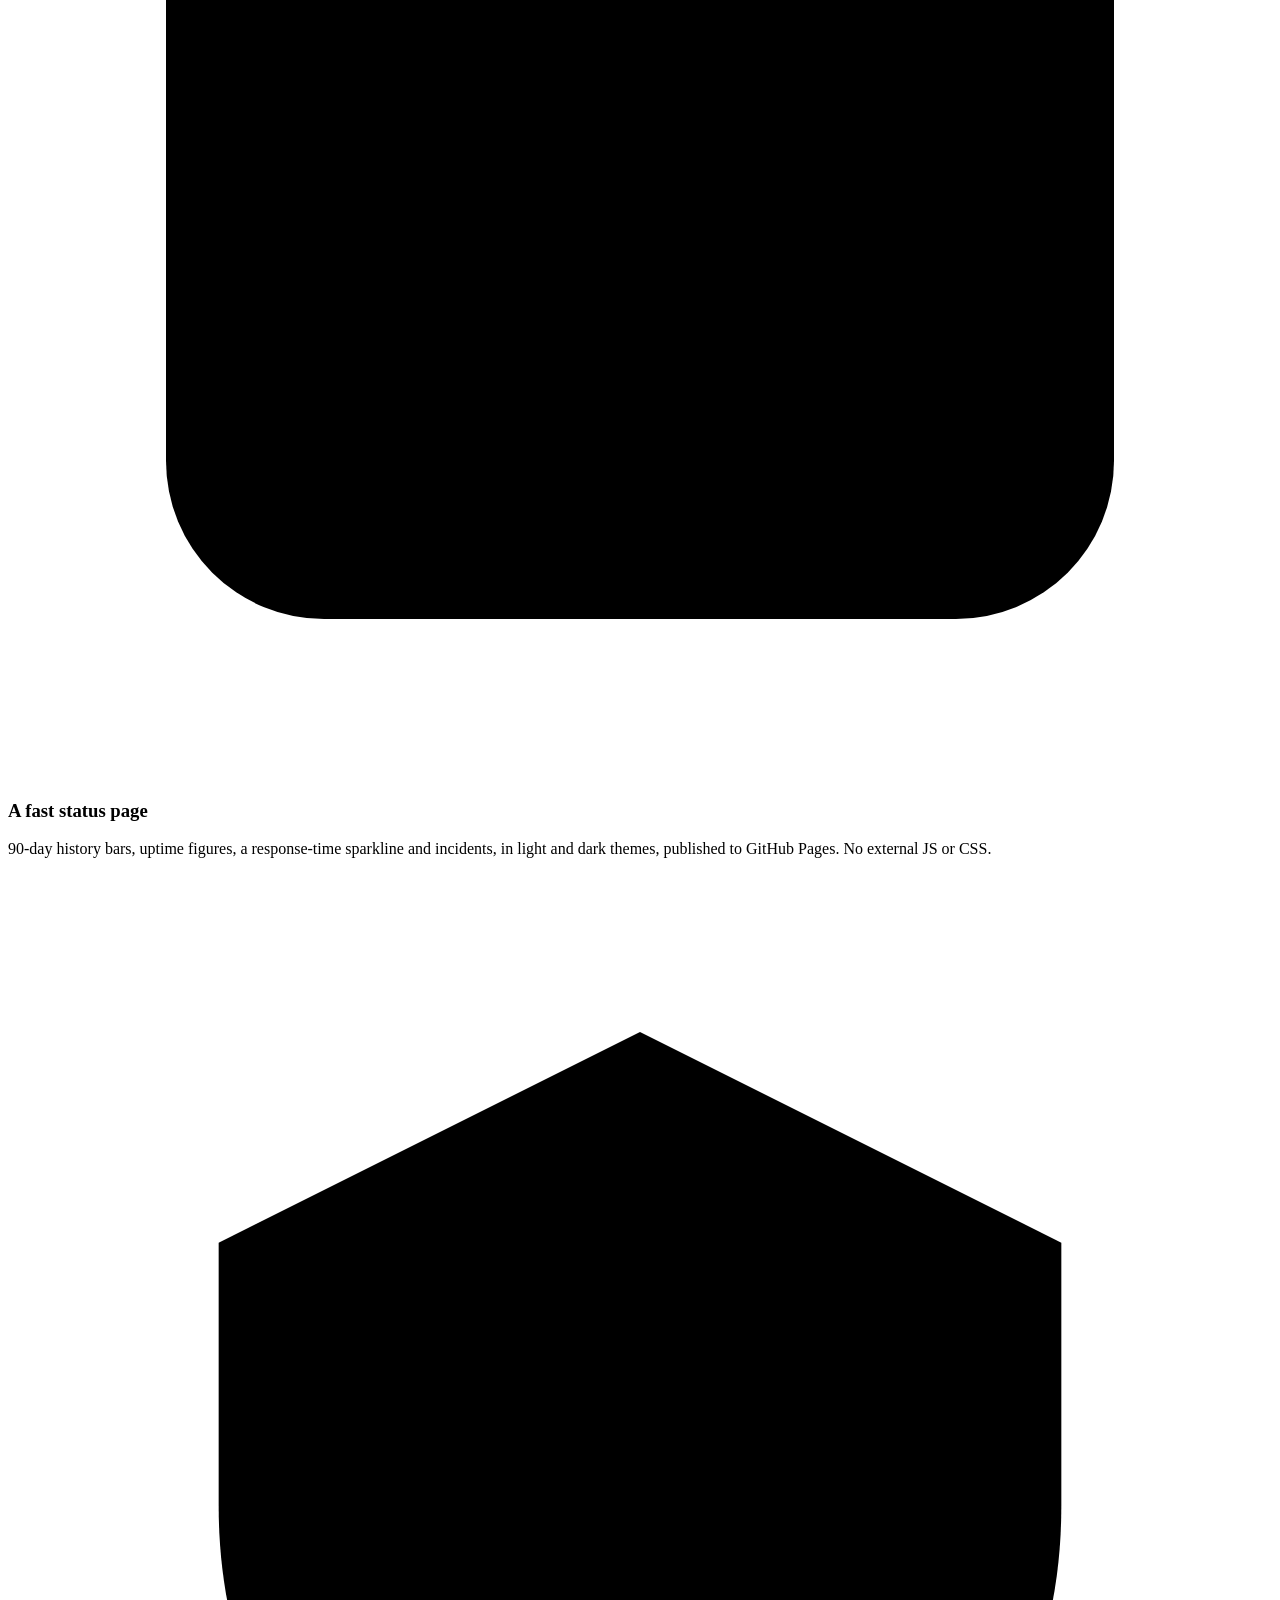
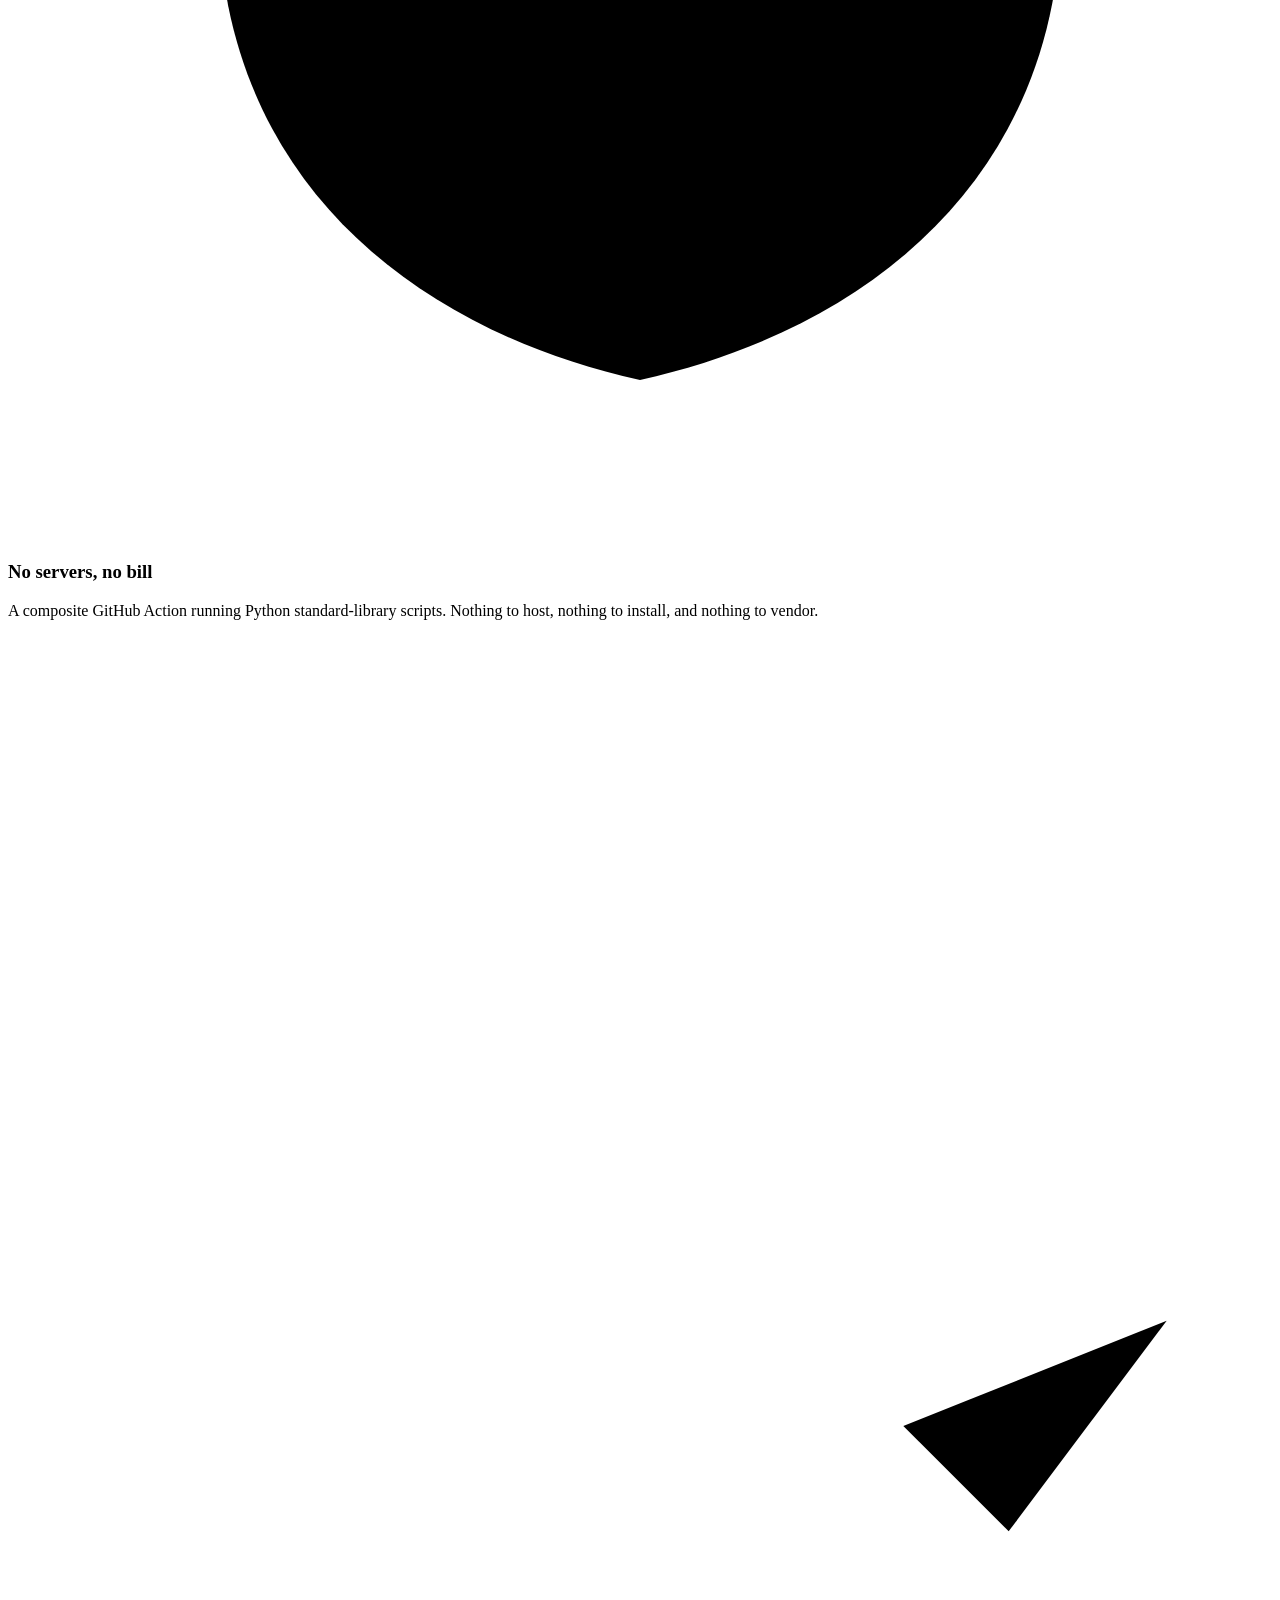
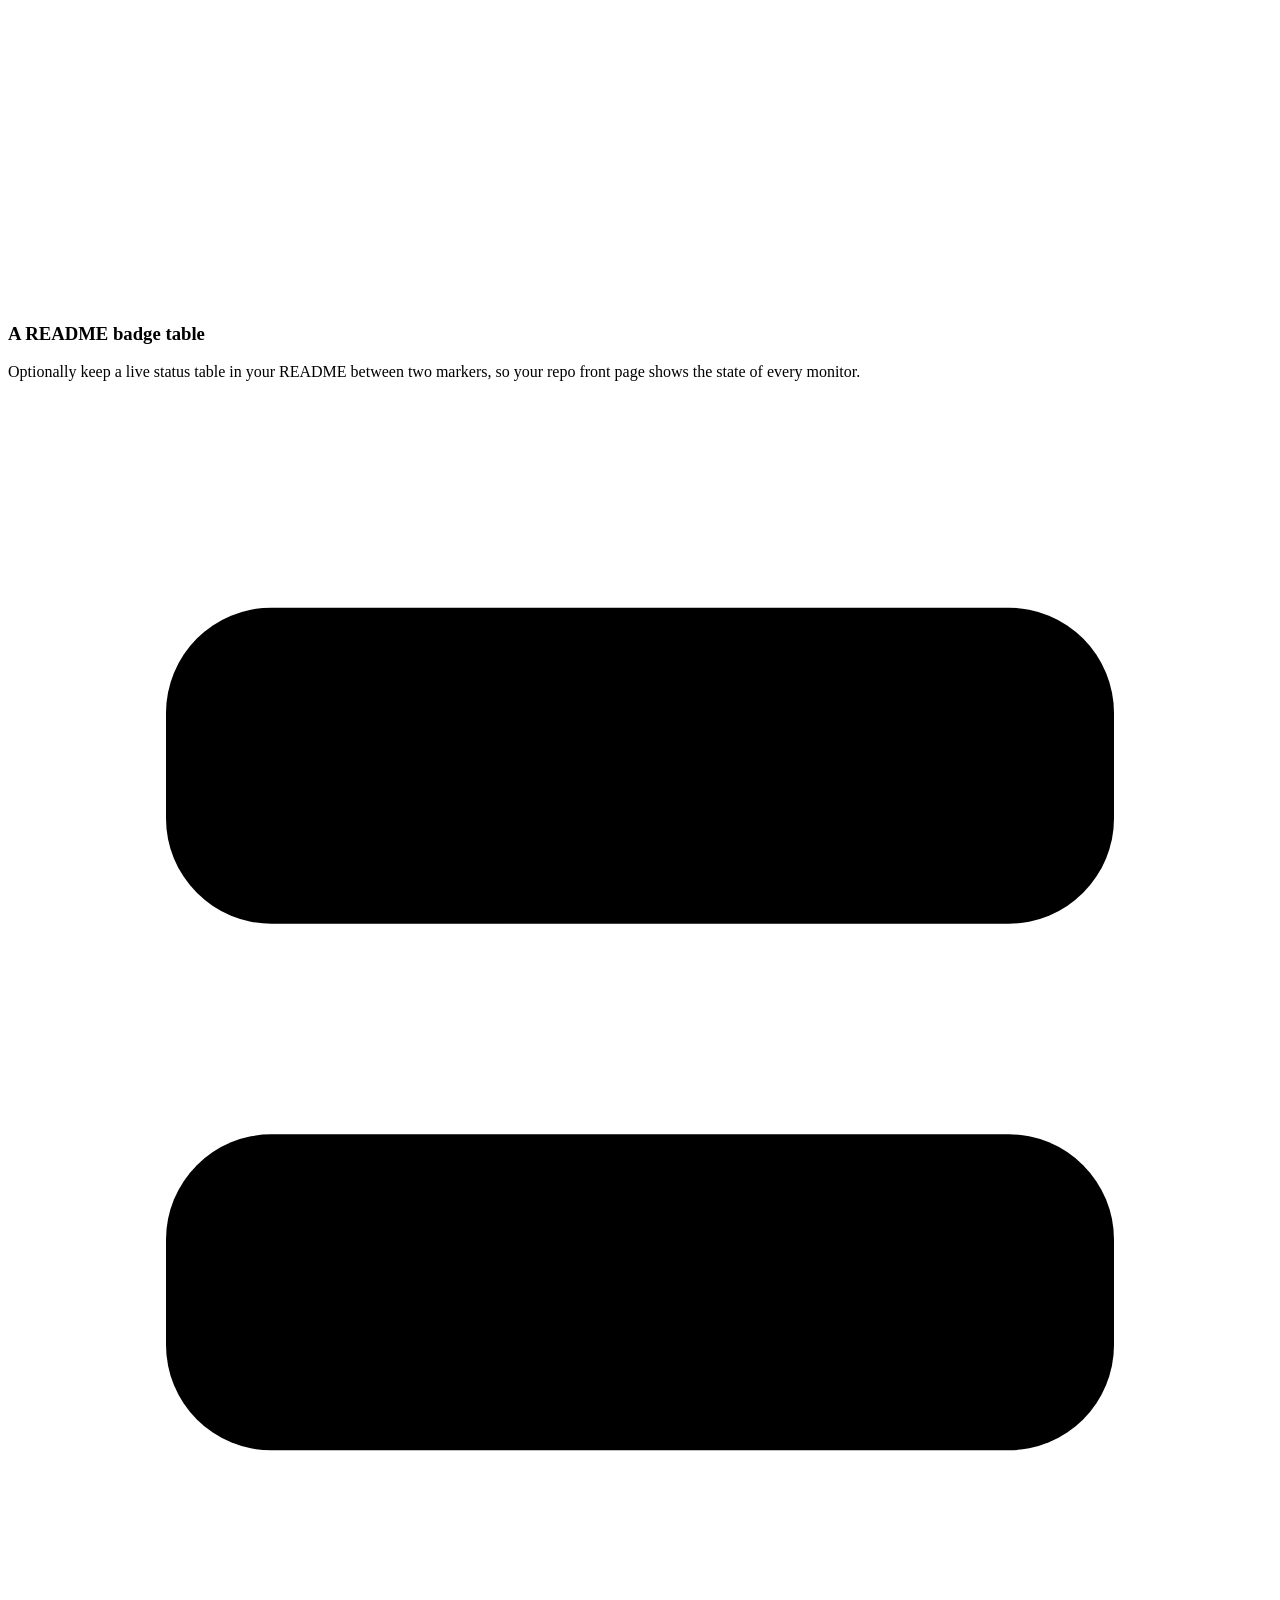
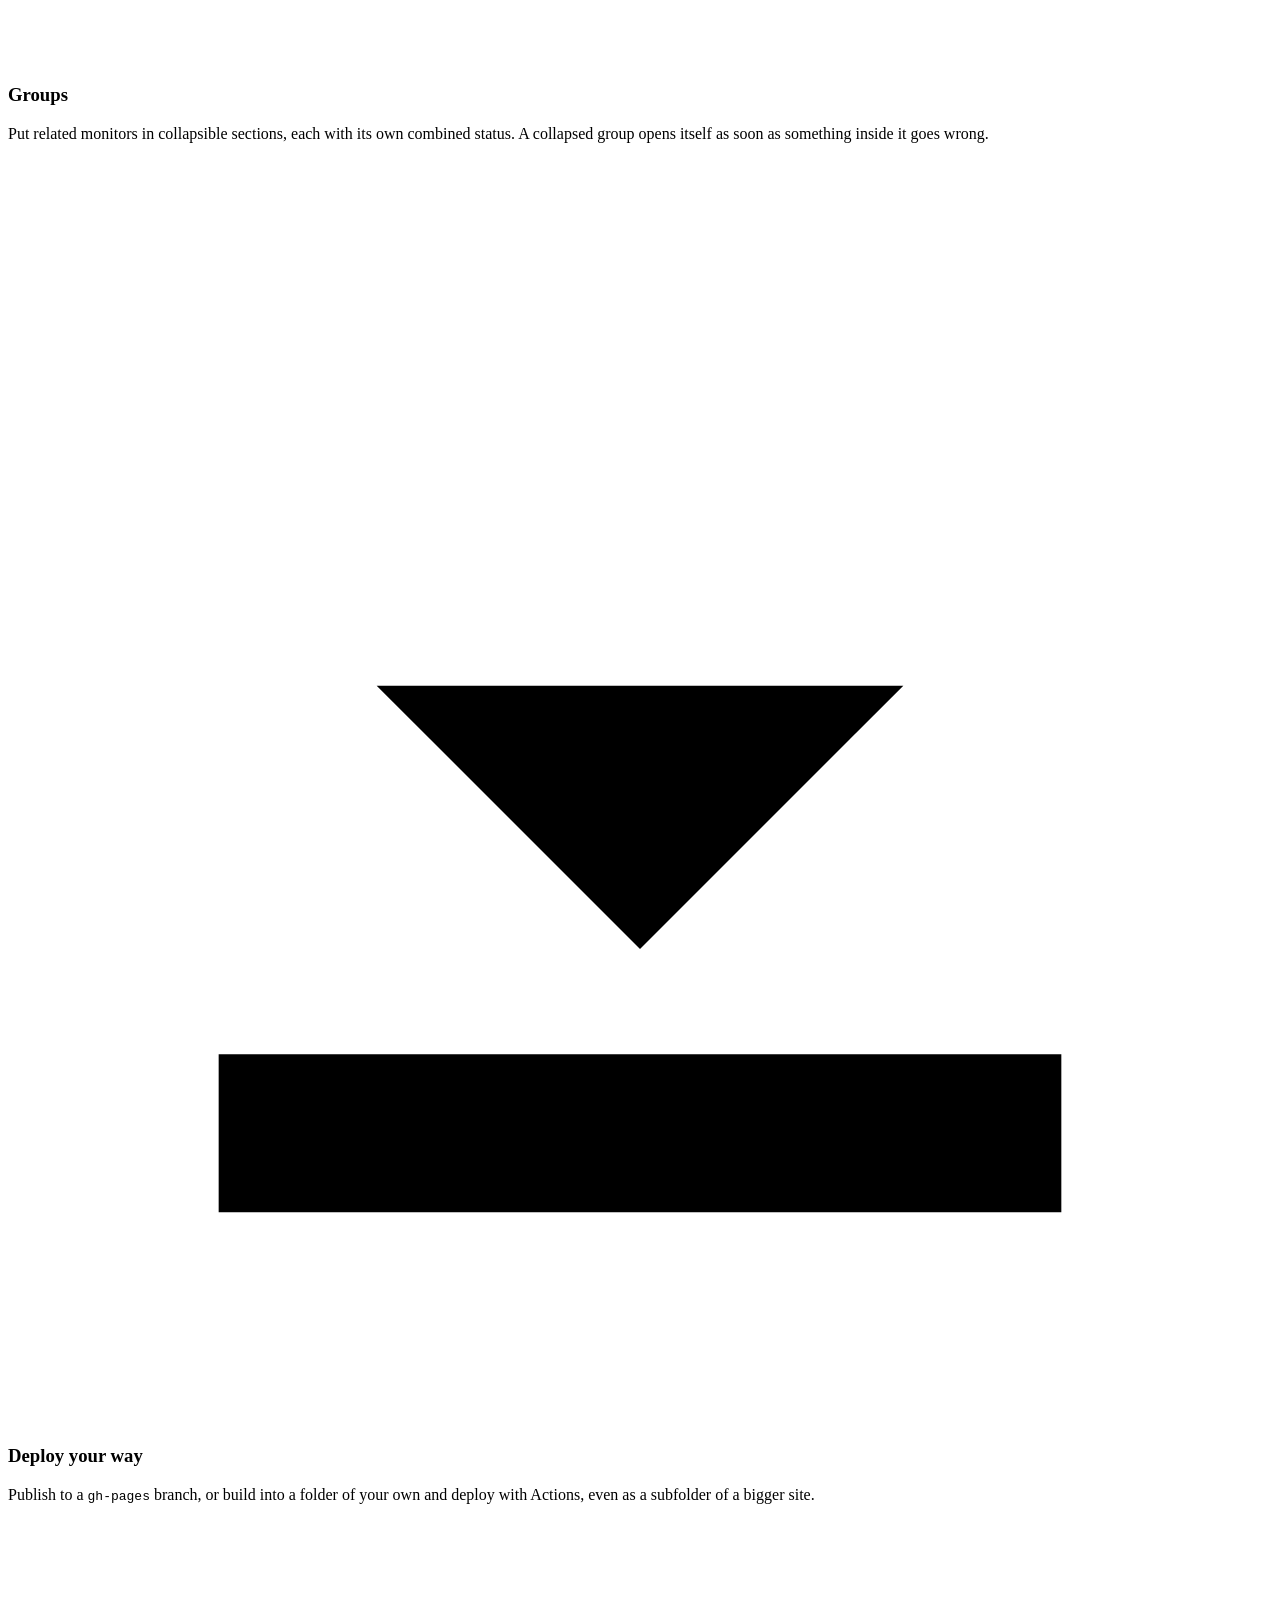
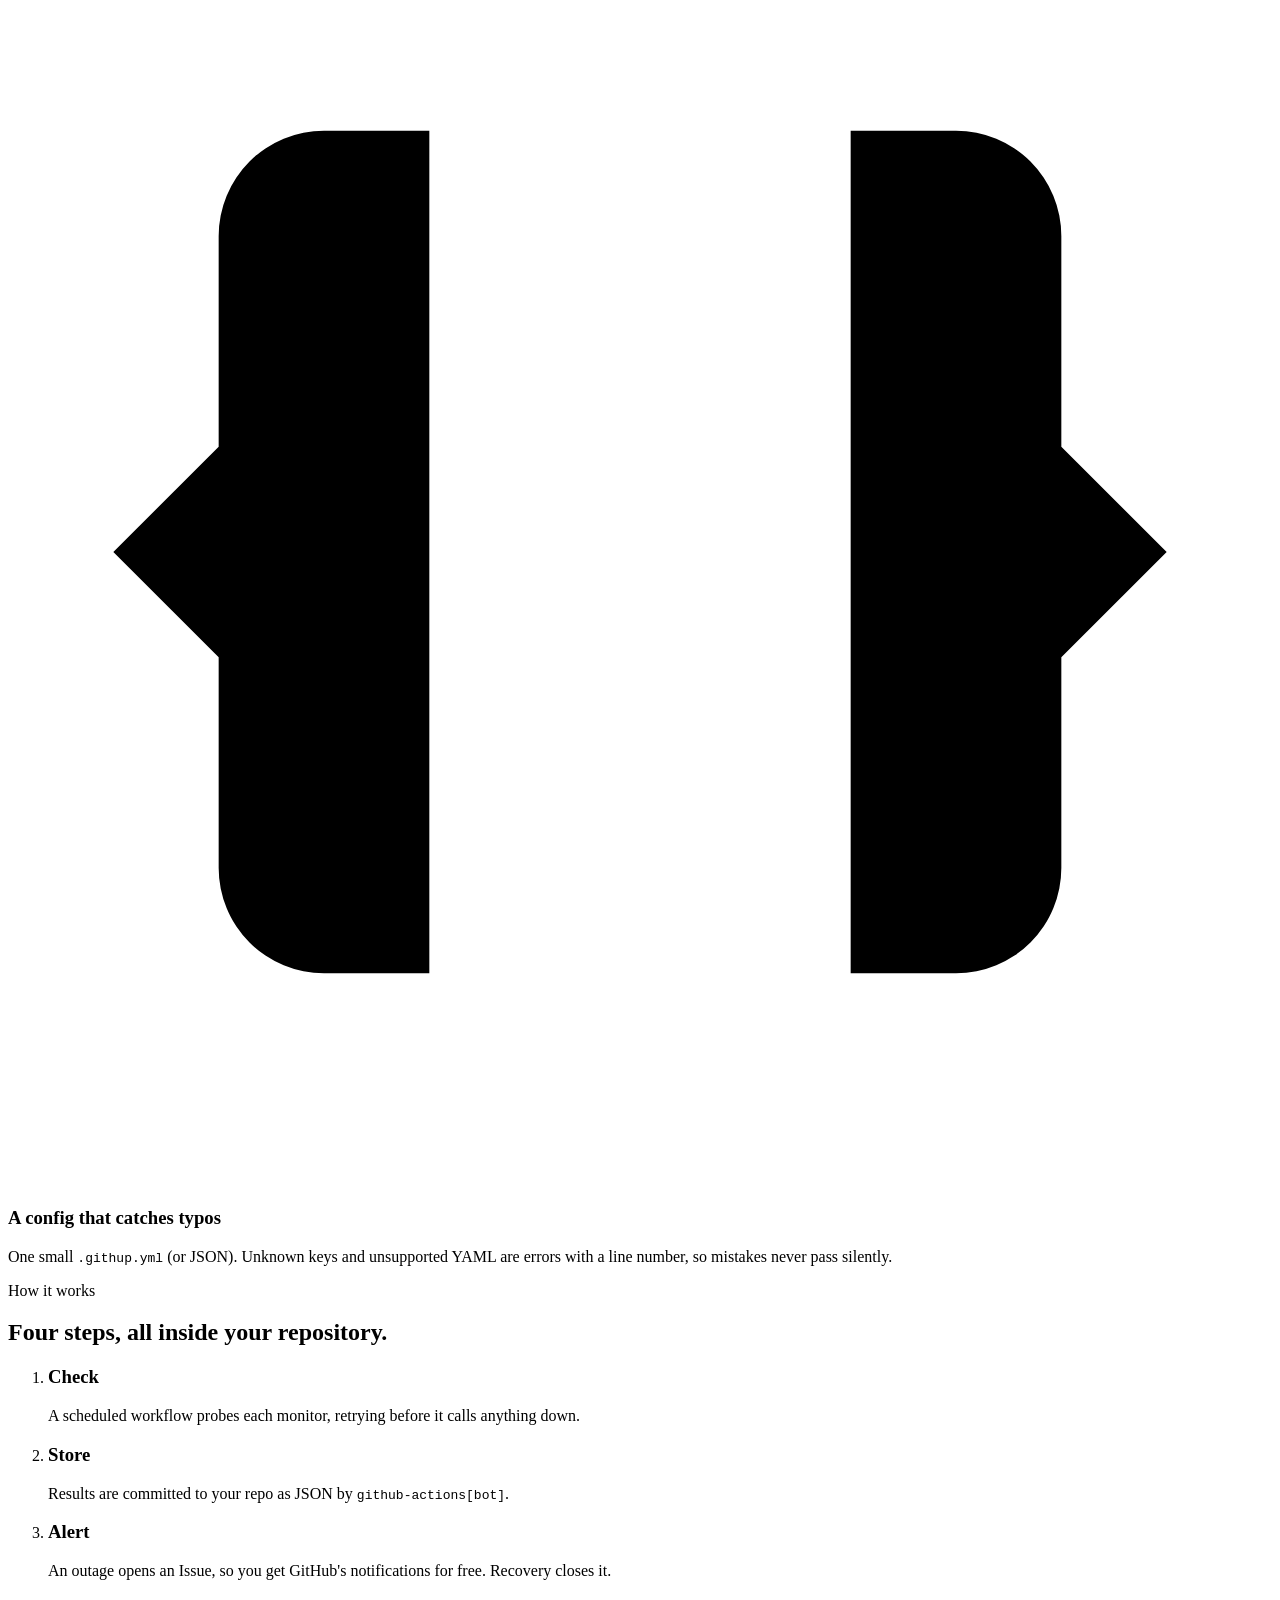
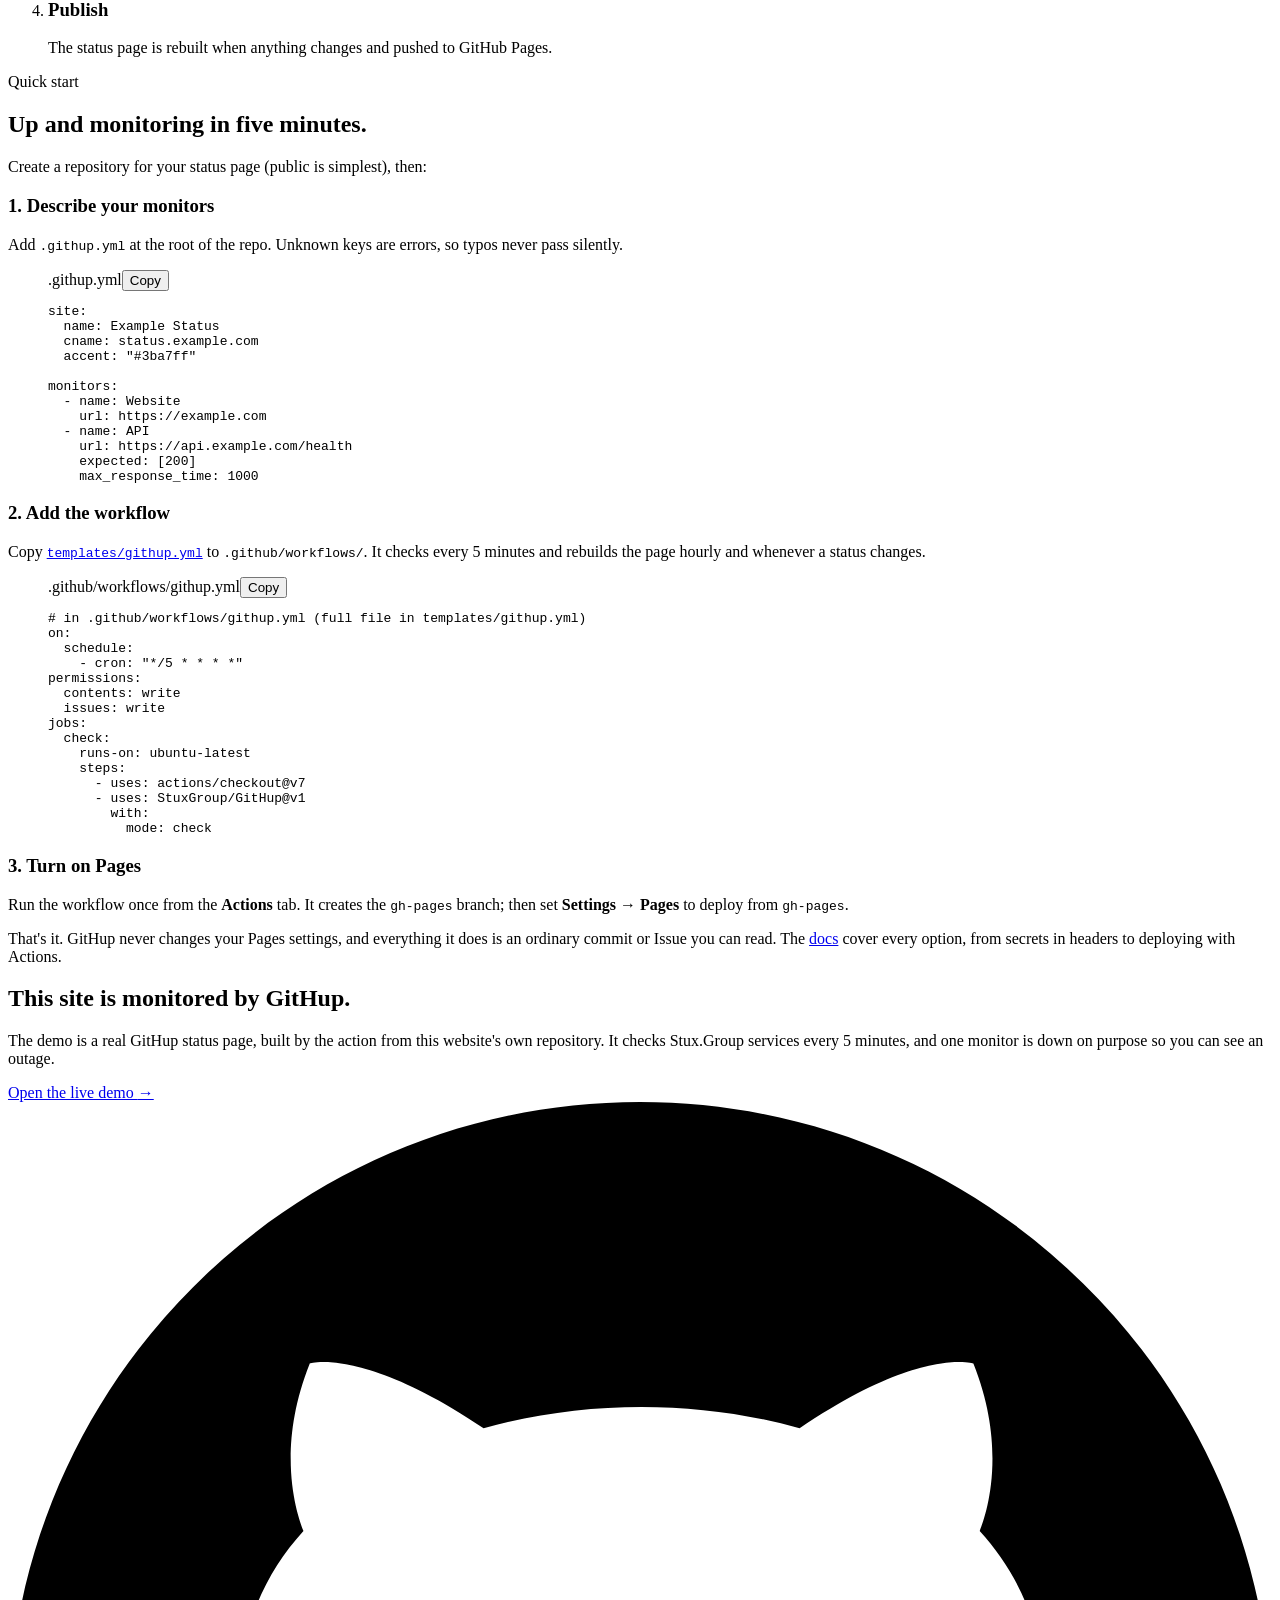
==== commit 332b8760: "Release v1.2.0 See CHANGELOG.md for details." ====
--- a/site/index.html
+++ b/site/index.html
@@ -5,7 +5,8 @@
 <meta name="viewport" content="width=device-width, initial-scale=1">
 <title>GitHup: uptime monitoring and status pages on GitHub</title>
 <meta name="description" content="GitHup is a free GitHub Action that monitors your services, stores the history in your repo, opens Issues for outages and publishes a status page to GitHub Pages.">
-<meta name="theme-color" content="#0d1117">
+<meta name="theme-color" content="#0d1117" media="(prefers-color-scheme: dark)">
+<meta name="theme-color" content="#f6f7fb" media="(prefers-color-scheme: light)">
 <link rel="icon" href="/assets/icon.svg" type="image/svg+xml">
 <link rel="icon" href="/assets/icon.png" type="image/png" sizes="512x512">
 <link rel="apple-touch-icon" href="/assets/icon.png">
@@ -19,6 +20,7 @@
 <meta property="og:image:width" content="1280">
 <meta property="og:image:height" content="640">
 <meta name="twitter:card" content="summary_large_image">
+<script>(function(){try{var t=localStorage.getItem('githup-theme');if(t==='light'||t==='dark')document.documentElement.setAttribute('data-theme',t);}catch(e){}})();</script>
 <link rel="stylesheet" href="/assets/site.css">
 <script src="/assets/site.js" defer></script>
 </head>
@@ -27,13 +29,15 @@
 <div class="dev-banner" id="dev-banner" role="note">DEV MODE: local preview. Add <code>?nodev=1</code> to hide this banner.</div>
 <header class="top">
   <div class="wrap">
-    <a class="brand" href="/" aria-label="GitHup home"><img src="/assets/logo-dark.svg" alt="GitHup" width="220" height="64"></a>
+    <a class="brand" href="/" aria-label="GitHup home"><img class="on-dark" src="/assets/logo-dark.svg" alt="GitHup" width="220" height="64"><img class="on-light" src="/assets/logo.svg" alt="GitHup" width="220" height="64"></a>
     <nav class="nav" aria-label="Main">
       <a class="nav-hide" href="/#features">Features</a>
       <a class="nav-hide" href="/#how">How it works</a>
       <a class="nav-hide" href="/#start">Quick start</a>
+      <a href="/docs/">Docs</a>
       <a href="/demo/">Demo</a>
       <a class="nav-gh" href="https://github.com/StuxGroup/GitHup"><svg viewBox="0 0 16 16" aria-hidden="true"><path d="M8 0C3.58 0 0 3.58 0 8c0 3.54 2.29 6.53 5.47 7.59.4.07.55-.17.55-.38 0-.19-.01-.82-.01-1.49-2.01.37-2.53-.49-2.69-.94-.09-.23-.48-.94-.82-1.13-.28-.15-.68-.52-.01-.53.63-.01 1.08.58 1.23.82.72 1.21 1.87.87 2.33.66.07-.52.28-.87.51-1.07-1.78-.2-3.64-.89-3.64-3.95 0-.87.31-1.59.82-2.15-.08-.2-.36-1.02.08-2.12 0 0 .67-.21 2.2.82.64-.18 1.32-.27 2-.27.68 0 1.36.09 2 .27 1.53-1.04 2.2-.82 2.2-.82.44 1.1.16 1.92.08 2.12.51.56.82 1.27.82 2.15 0 3.07-1.87 3.75-3.65 3.95.29.25.54.73.54 1.48 0 1.07-.01 1.93-.01 2.2 0 .21.15.46.55.38A8.013 8.013 0 0016 8c0-4.42-3.58-8-8-8z"/></svg><span>GitHub</span></a>
+      <button type="button" class="theme-toggle" id="theme-toggle" aria-pressed="true" aria-label="Switch to light theme"><svg class="i-sun" viewBox="0 0 24 24" aria-hidden="true"><circle cx="12" cy="12" r="4"/><path d="M12 2v2M12 20v2M4.9 4.9l1.4 1.4M17.7 17.7l1.4 1.4M2 12h2M20 12h2M4.9 19.1l1.4-1.4M17.7 6.3l1.4-1.4"/></svg><svg class="i-moon" viewBox="0 0 24 24" aria-hidden="true"><path d="M21 12.8A9 9 0 1 1 11.2 3a7 7 0 0 0 9.8 9.8z"/></svg></button>
     </nav>
   </div>
 </header>
@@ -83,6 +87,9 @@
         <article class="card"><span class="ic" aria-hidden="true"><svg viewBox="0 0 24 24"><rect x="3" y="3" width="18" height="18" rx="3"/><path d="M7 16v-3M11 16V8M15 16v-5M19 16v-2"/></svg></span><h3>A fast status page</h3><p>90-day history bars, uptime figures, a response-time sparkline and incidents, in light and dark themes, published to GitHub Pages. No external JS or CSS.</p></article>
         <article class="card"><span class="ic" aria-hidden="true"><svg viewBox="0 0 24 24"><path d="M12 3l8 4v5c0 5-3.5 8-8 9-4.5-1-8-4-8-9V7z"/></svg></span><h3>No servers, no bill</h3><p>A composite GitHub Action running Python standard-library scripts. Nothing to host, nothing to install, and nothing to vendor.</p></article>
         <article class="card"><span class="ic" aria-hidden="true"><svg viewBox="0 0 24 24"><path d="M4 6h16M4 12h10M4 18h7"/><path d="M17 15l2 2 3-4"/></svg></span><h3>A README badge table</h3><p>Optionally keep a live status table in your README between two markers, so your repo front page shows the state of every monitor.</p></article>
+        <article class="card"><span class="ic" aria-hidden="true"><svg viewBox="0 0 24 24"><rect x="3" y="4" width="18" height="6" rx="2"/><rect x="3" y="14" width="18" height="6" rx="2"/><path d="M7 7h.01M7 17h.01"/></svg></span><h3>Groups</h3><p>Put related monitors in collapsible sections, each with its own combined status. A collapsed group opens itself as soon as something inside it goes wrong.</p></article>
+        <article class="card"><span class="ic" aria-hidden="true"><svg viewBox="0 0 24 24"><path d="M12 3v12M7 10l5 5 5-5"/><path d="M4 17v3h16v-3"/></svg></span><h3>Deploy your way</h3><p>Publish to a <code>gh-pages</code> branch, or build into a folder of your own and deploy with Actions, even as a subfolder of a bigger site.</p></article>
+        <article class="card"><span class="ic" aria-hidden="true"><svg viewBox="0 0 24 24"><path d="M8 4H6a2 2 0 00-2 2v4l-2 2 2 2v4a2 2 0 002 2h2M16 4h2a2 2 0 012 2v4l2 2-2 2v4a2 2 0 01-2 2h-2"/></svg></span><h3>A config that catches typos</h3><p>One small <code>.githup.yml</code> (or JSON). Unknown keys and unsupported YAML are errors with a line number, so mistakes never pass silently.</p></article>
       </div>
     </div>
   </section>
@@ -145,7 +152,7 @@
         </div>
         <div class="qs-step">
           <div><h3>3. Turn on Pages</h3><p>Run the workflow once from the <strong>Actions</strong> tab. It creates the <code>gh-pages</code> branch; then set <strong>Settings &rarr; Pages</strong> to deploy from <code>gh-pages</code>.</p></div>
-          <p>That's it. GitHup never changes your Pages settings, and everything it does is an ordinary commit or Issue you can read. The <a href="https://github.com/StuxGroup/GitHup#readme">README</a> covers every option, from secrets in headers to deploying with Actions.</p>
+          <p>That's it. GitHup never changes your Pages settings, and everything it does is an ordinary commit or Issue you can read. The <a href="/docs/">docs</a> cover every option, from secrets in headers to deploying with Actions.</p>
         </div>
       </div>
     </div>
@@ -168,13 +175,13 @@
 </main>
 <footer>
   <div class="wrap foot">
-    <a class="foot-brand" href="/" aria-label="GitHup home"><img src="/assets/logo-dark.svg" alt="GitHup" width="220" height="64"></a>
+    <a class="foot-brand" href="/" aria-label="GitHup home"><img class="on-dark" src="/assets/logo-dark.svg" alt="GitHup" width="220" height="64"><img class="on-light" src="/assets/logo.svg" alt="GitHup" width="220" height="64"></a>
     <nav aria-label="Footer">
       <ul class="foot-links">
         <li><a href="/demo/">Live demo</a></li>
         <li><a href="https://github.com/StuxGroup/GitHup">GitHub</a></li>
-        <li><a href="https://github.com/StuxGroup/GitHup#readme">Documentation</a></li>
-        <li><a href="https://github.com/StuxGroup/GitHup/blob/main/CHANGELOG.md">Changelog</a></li>
+        <li><a href="/docs/">Documentation</a></li>
+        <li><a href="/changelogs/">Changelogs</a></li>
         <li><a href="/legal/">Boring Legal Stuff</a></li>
       </ul>
     </nav>
@@ -182,9 +189,7 @@
   <div class="wrap foot-bottom">
     <p>&copy; 2026 Stux Group Ltd. GitHup is open source under the MIT License.</p>
     <div class="footer-powered">
-      <a href="https://stux.group" class="footer-powered-item" target="_blank" rel="noopener">
-        <img src="https://global.media.stux.group/logo.png" alt="Stux.Group" class="footer-powered-logo">
-      </a>
+      <a href="/changelogs/" class="footer-powered-item footer-version" data-site-version title="Changelogs">Changelog</a>
       <span class="footer-powered-sep" aria-hidden="true">|</span>
       <a href="https://services.stux.group" class="footer-powered-item" target="_blank" rel="noopener">A Stux.Group Service</a>
     </div>
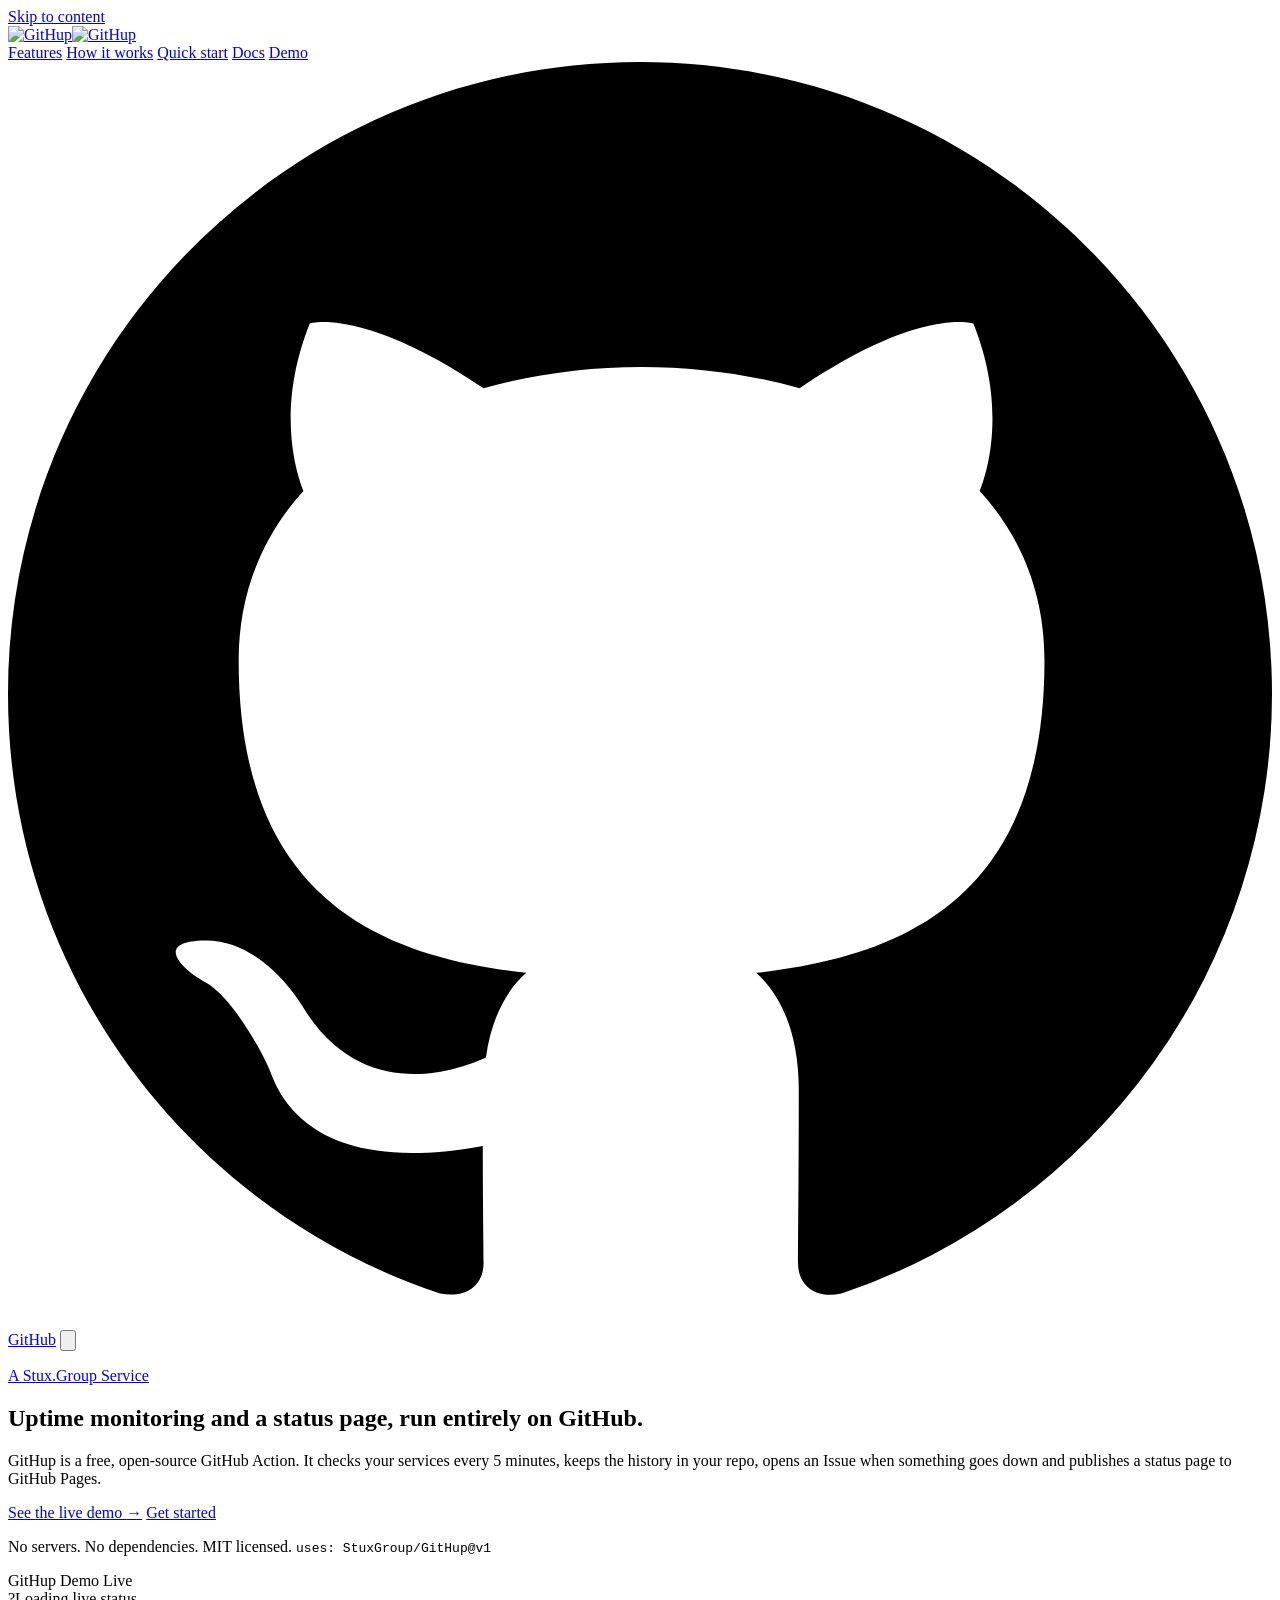
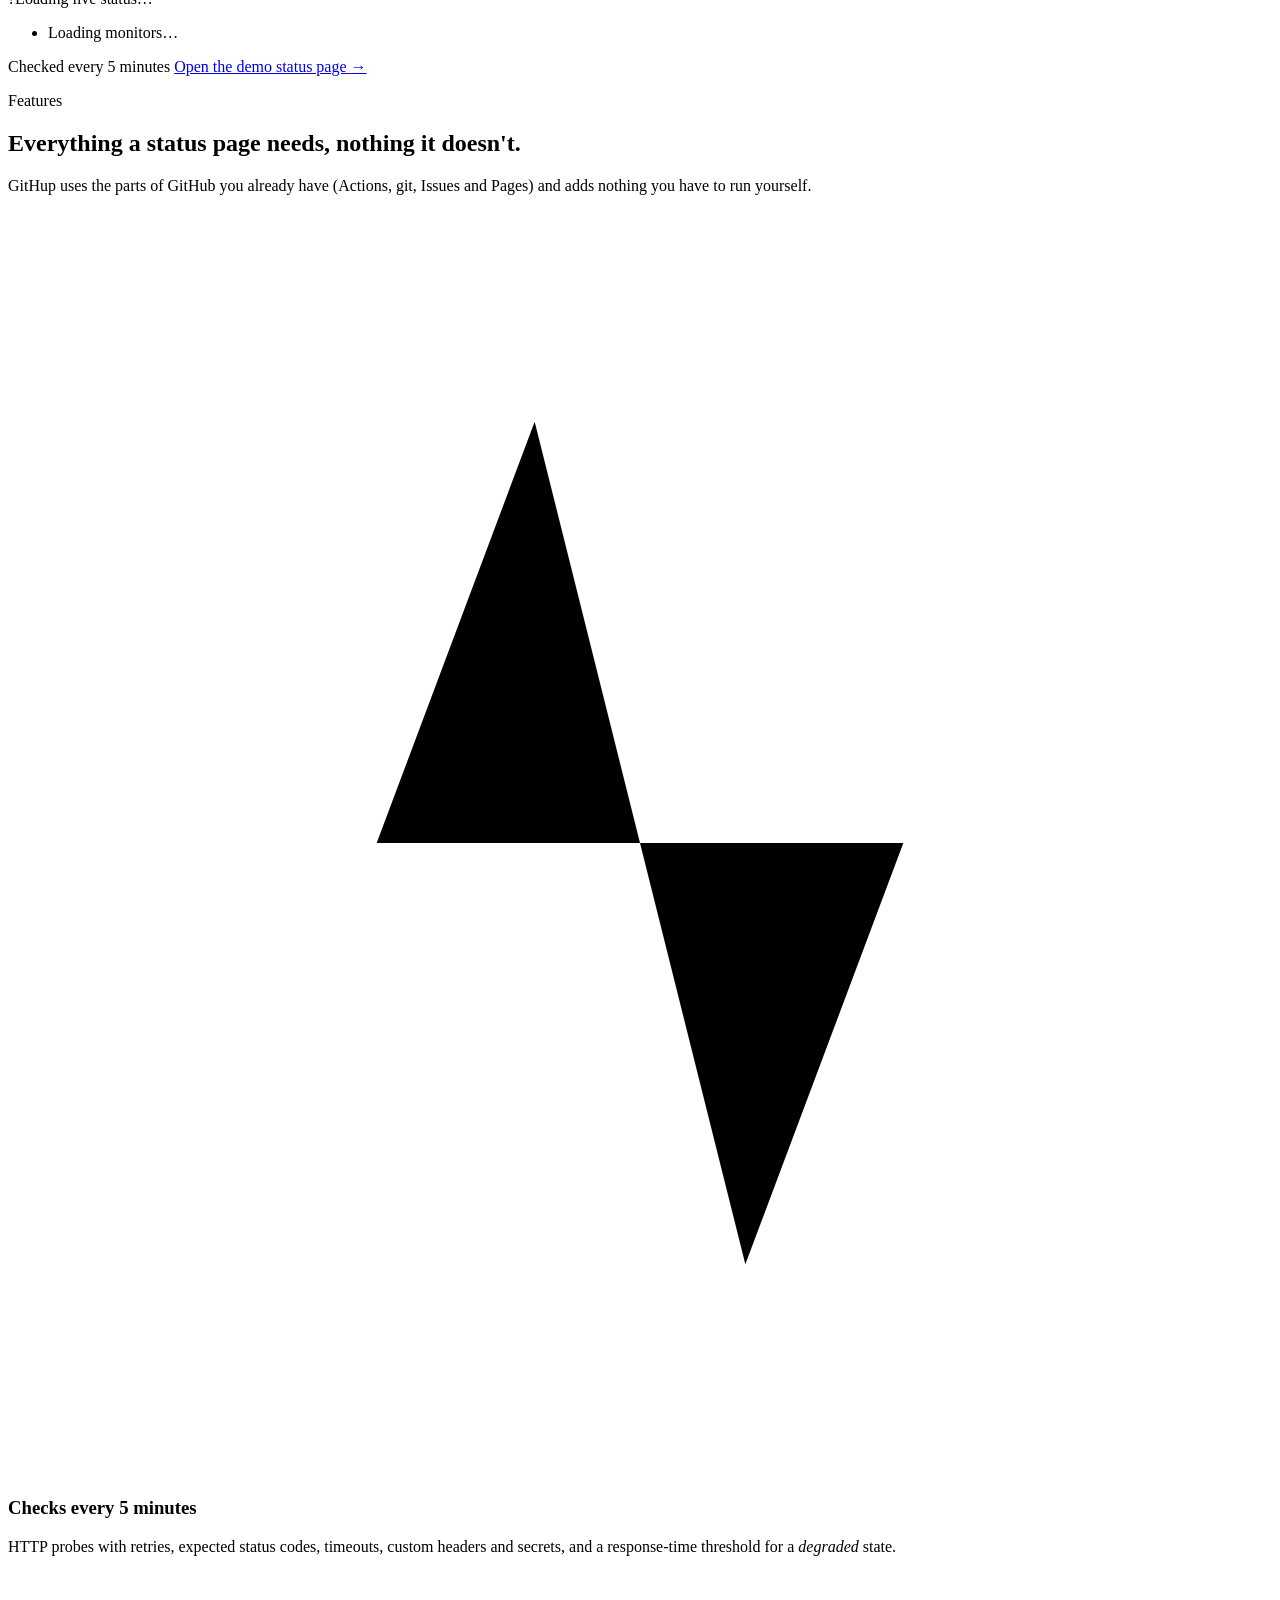
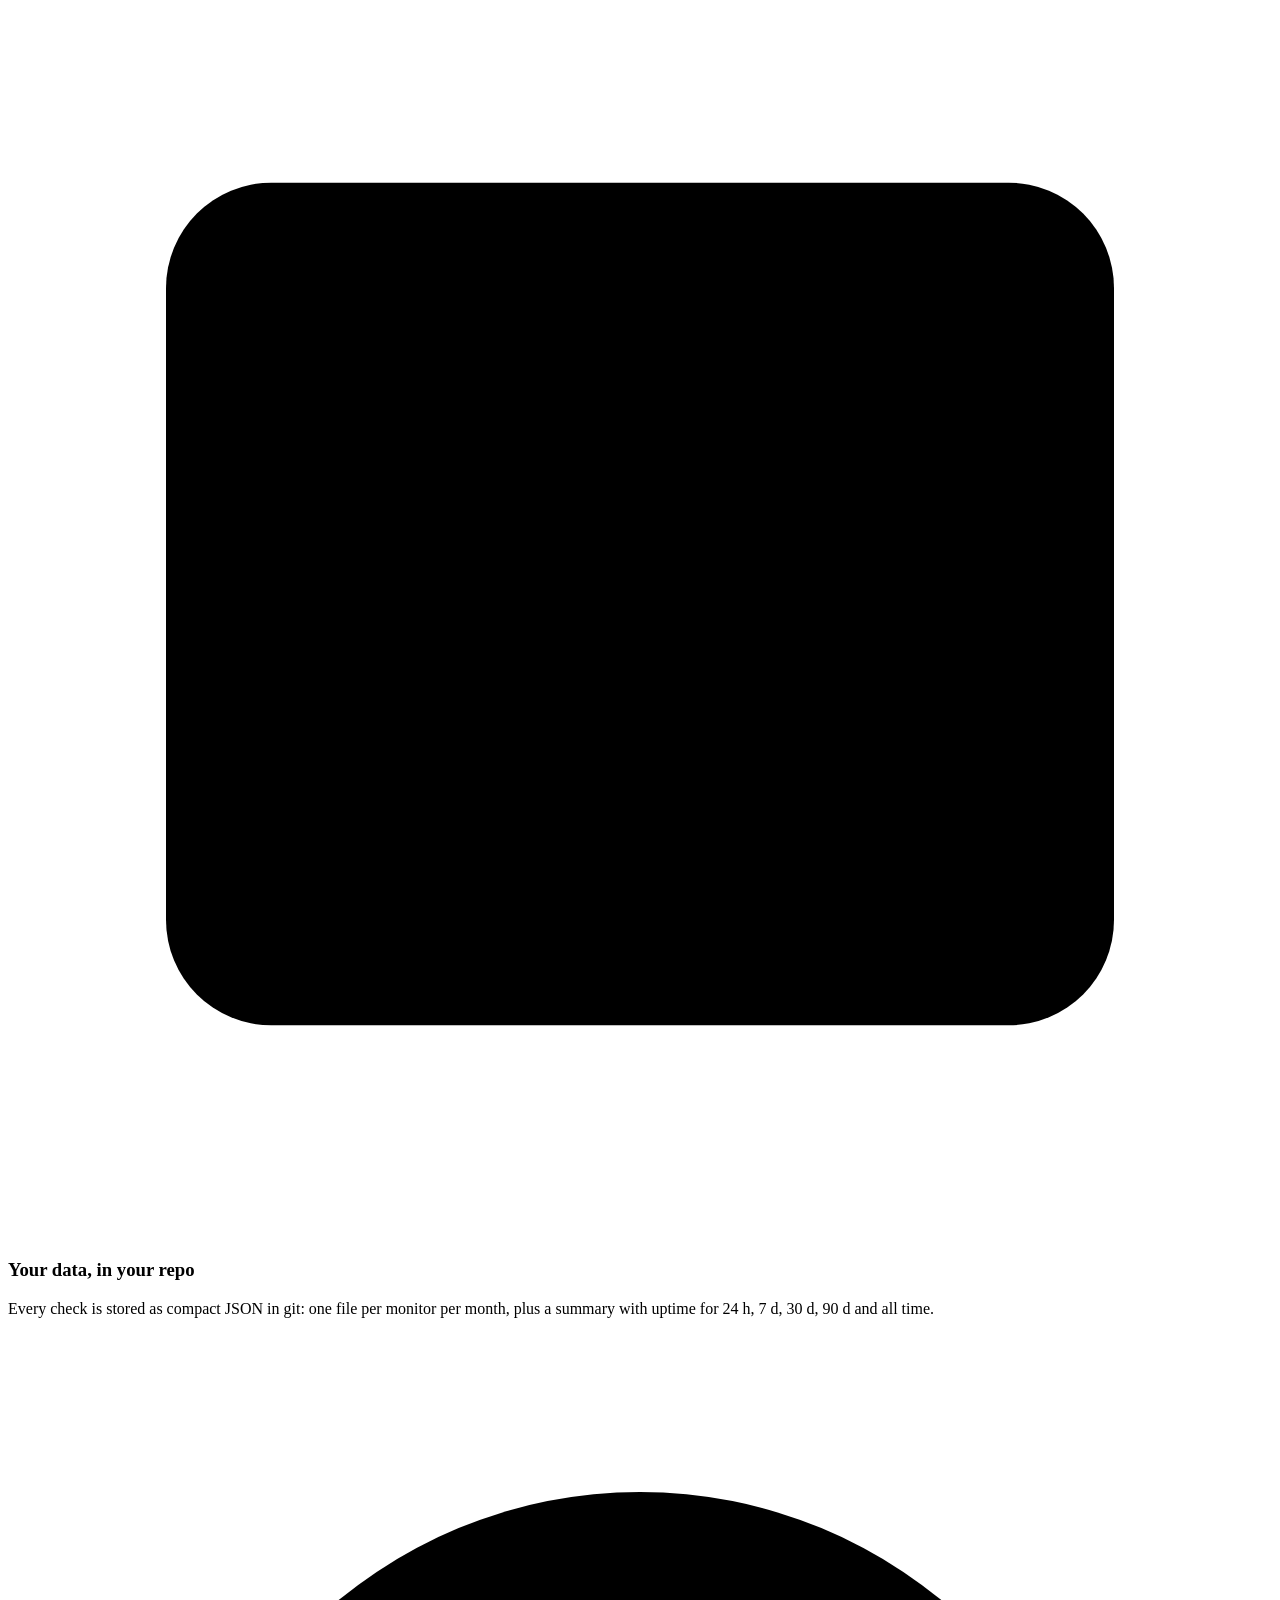
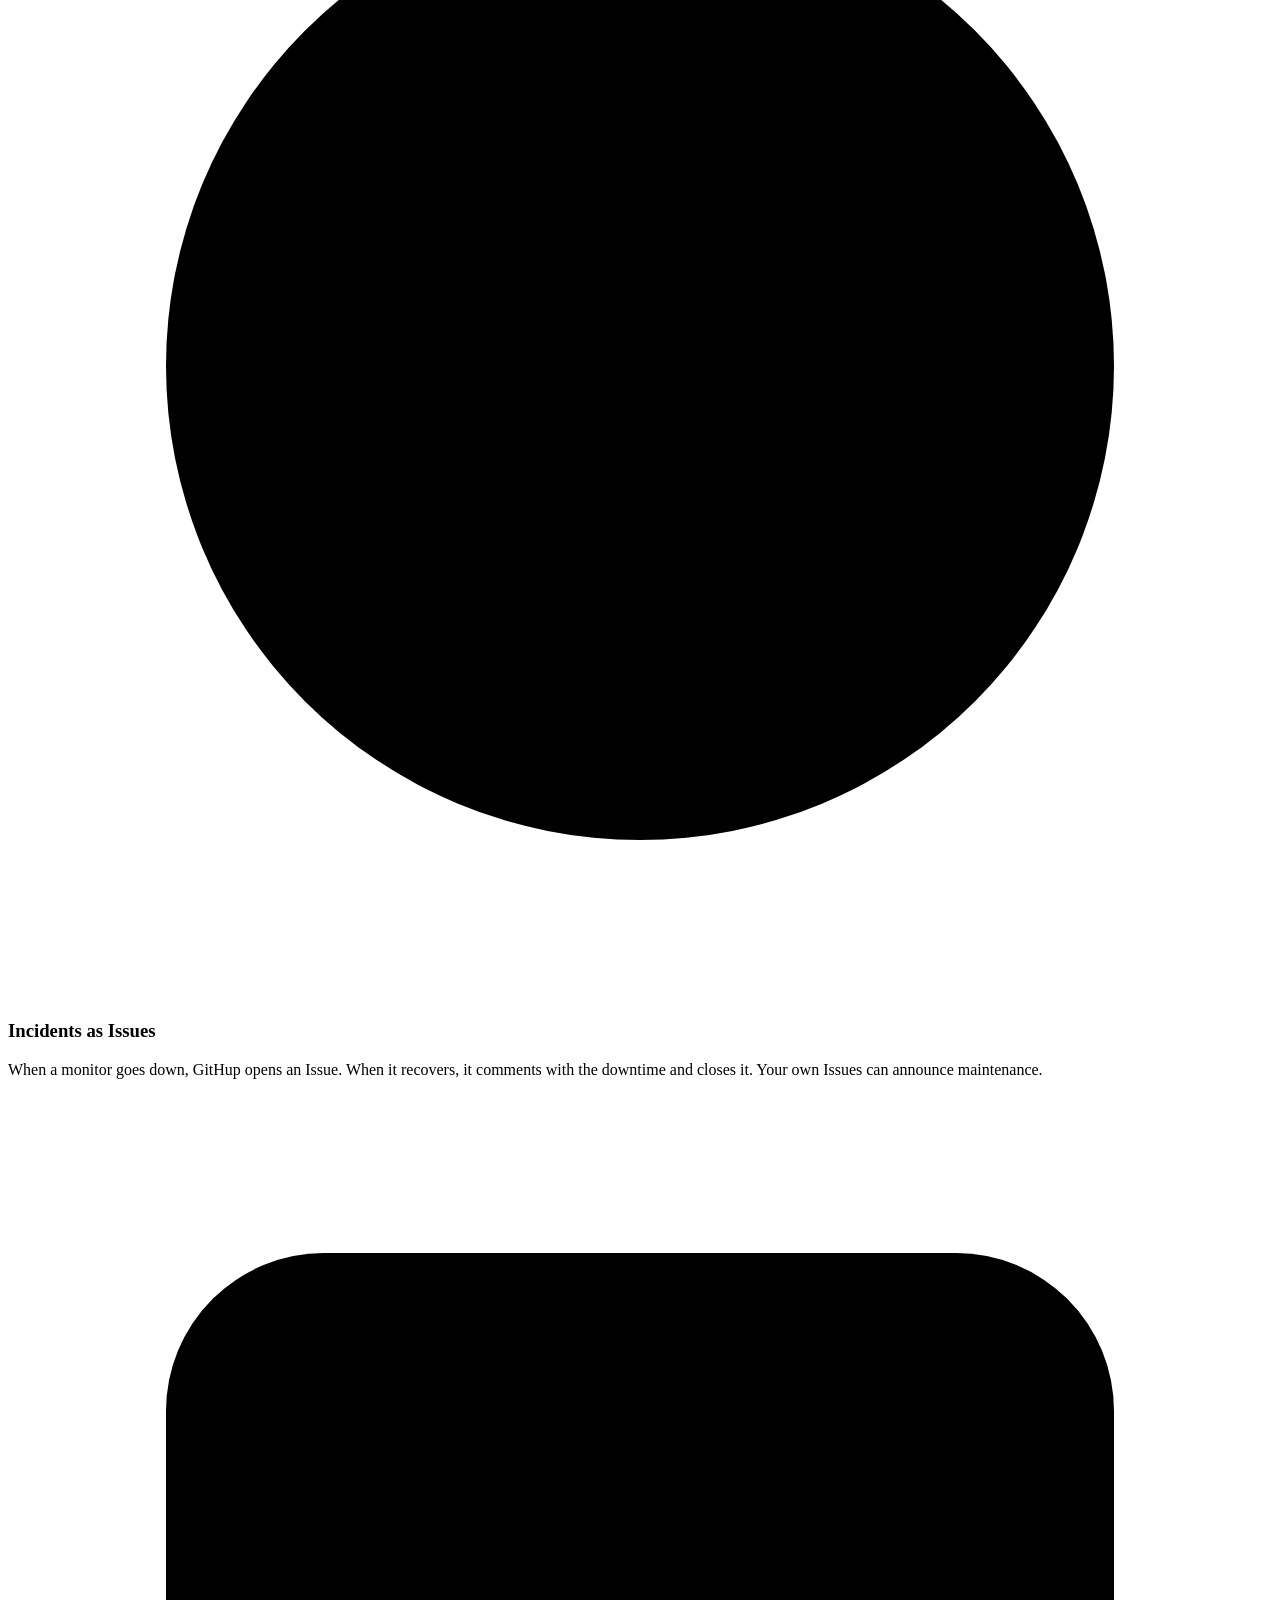
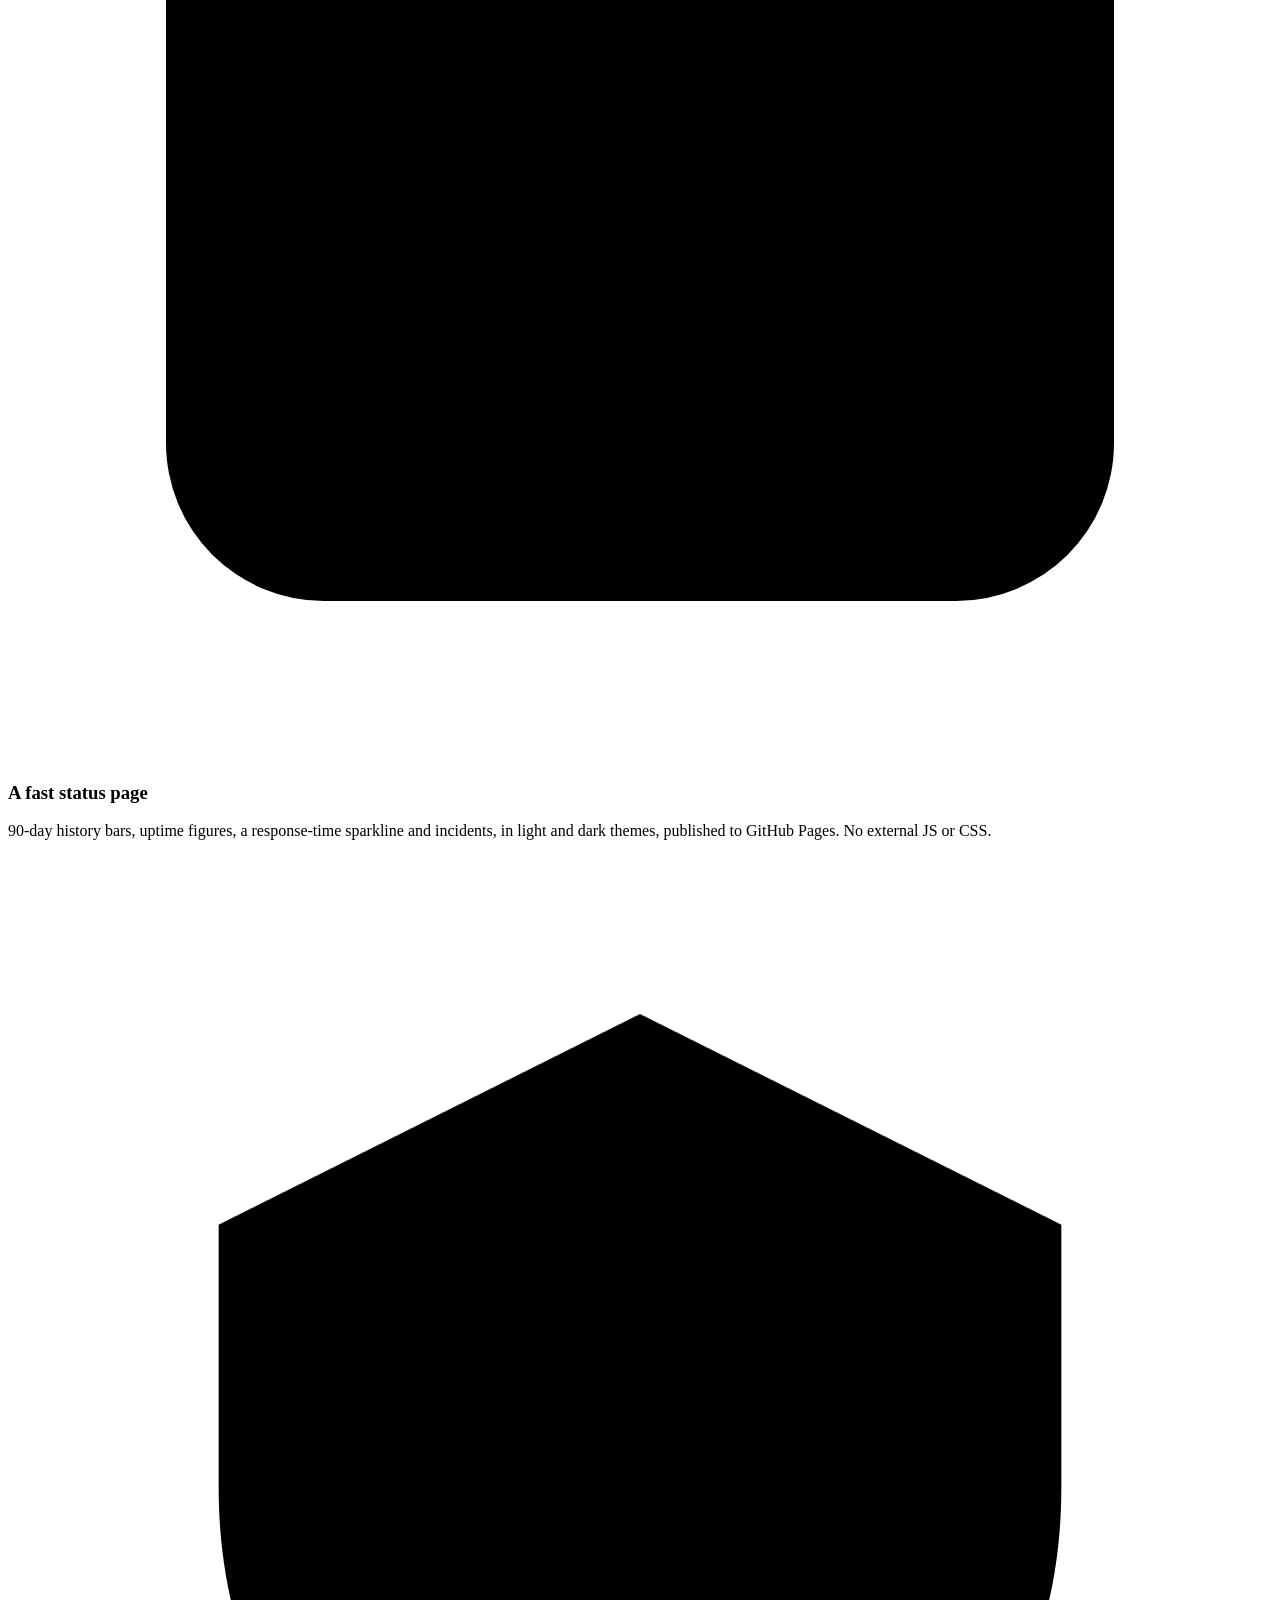
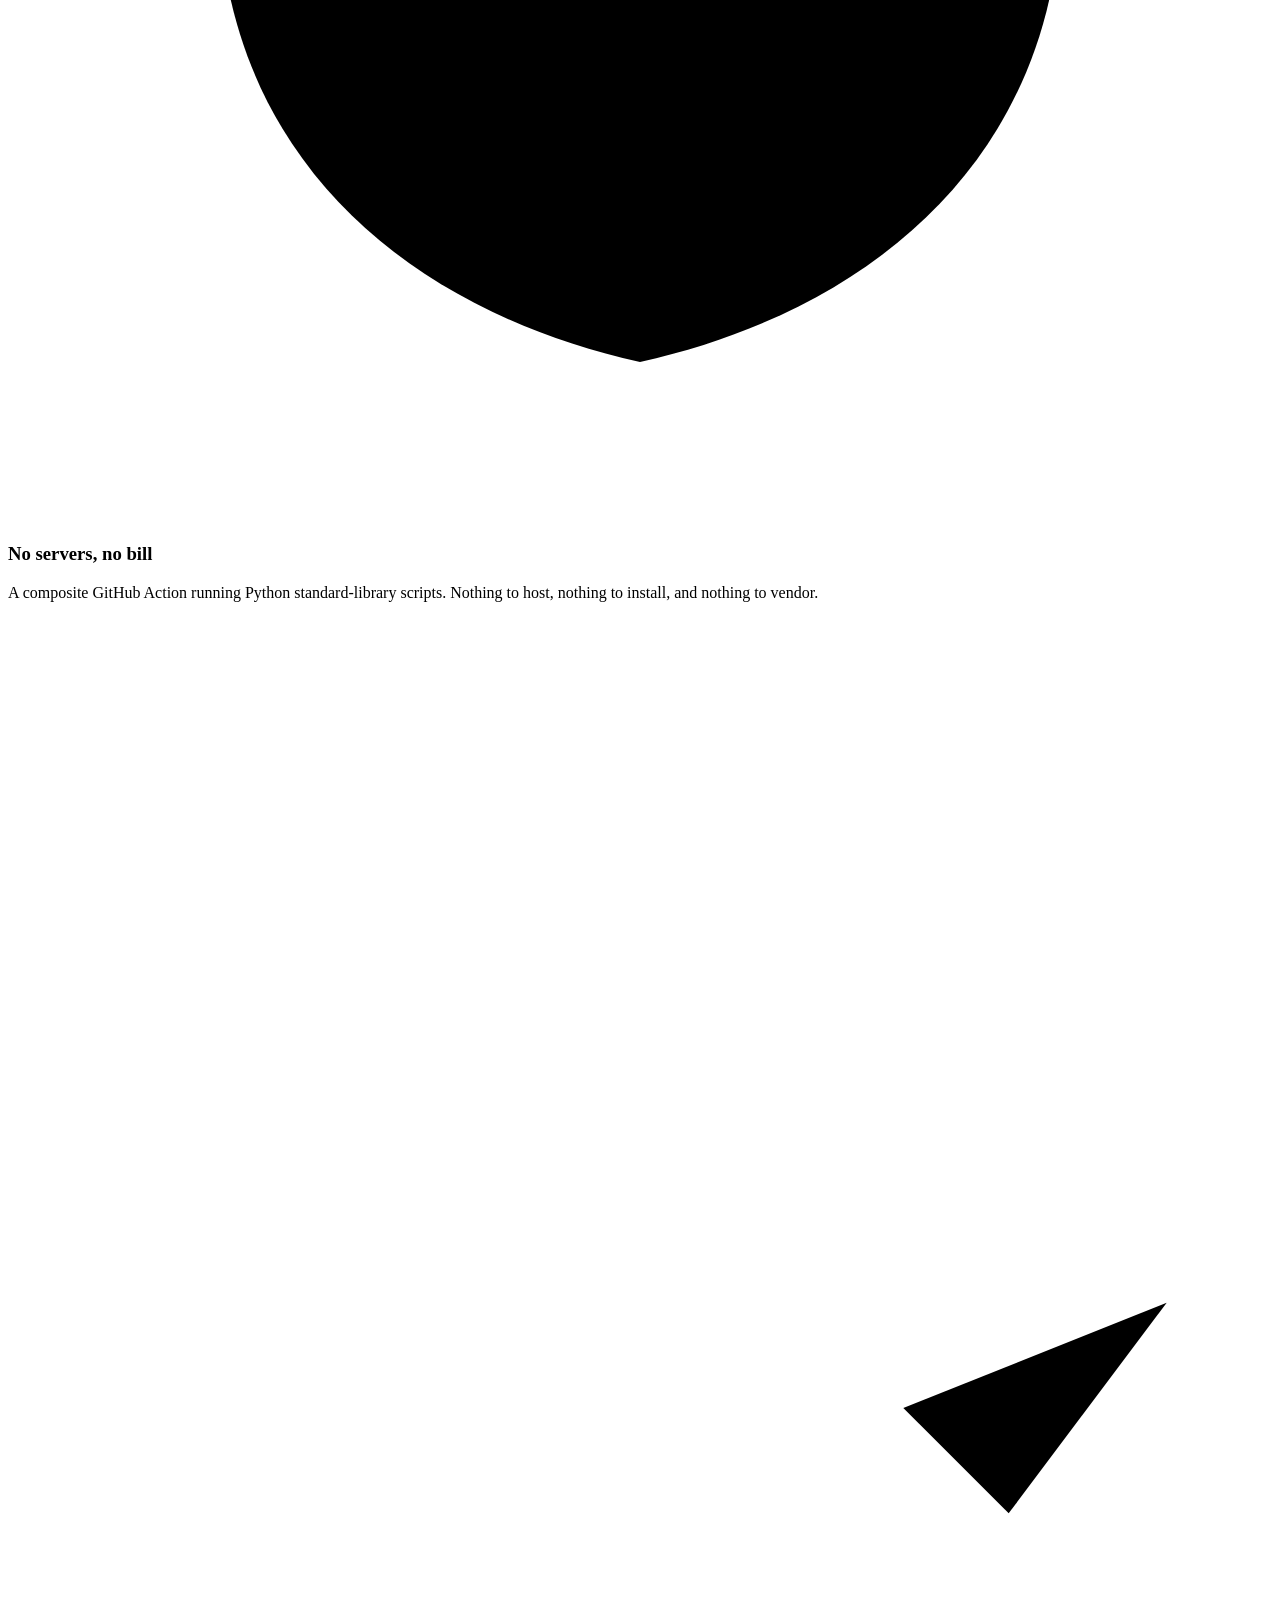
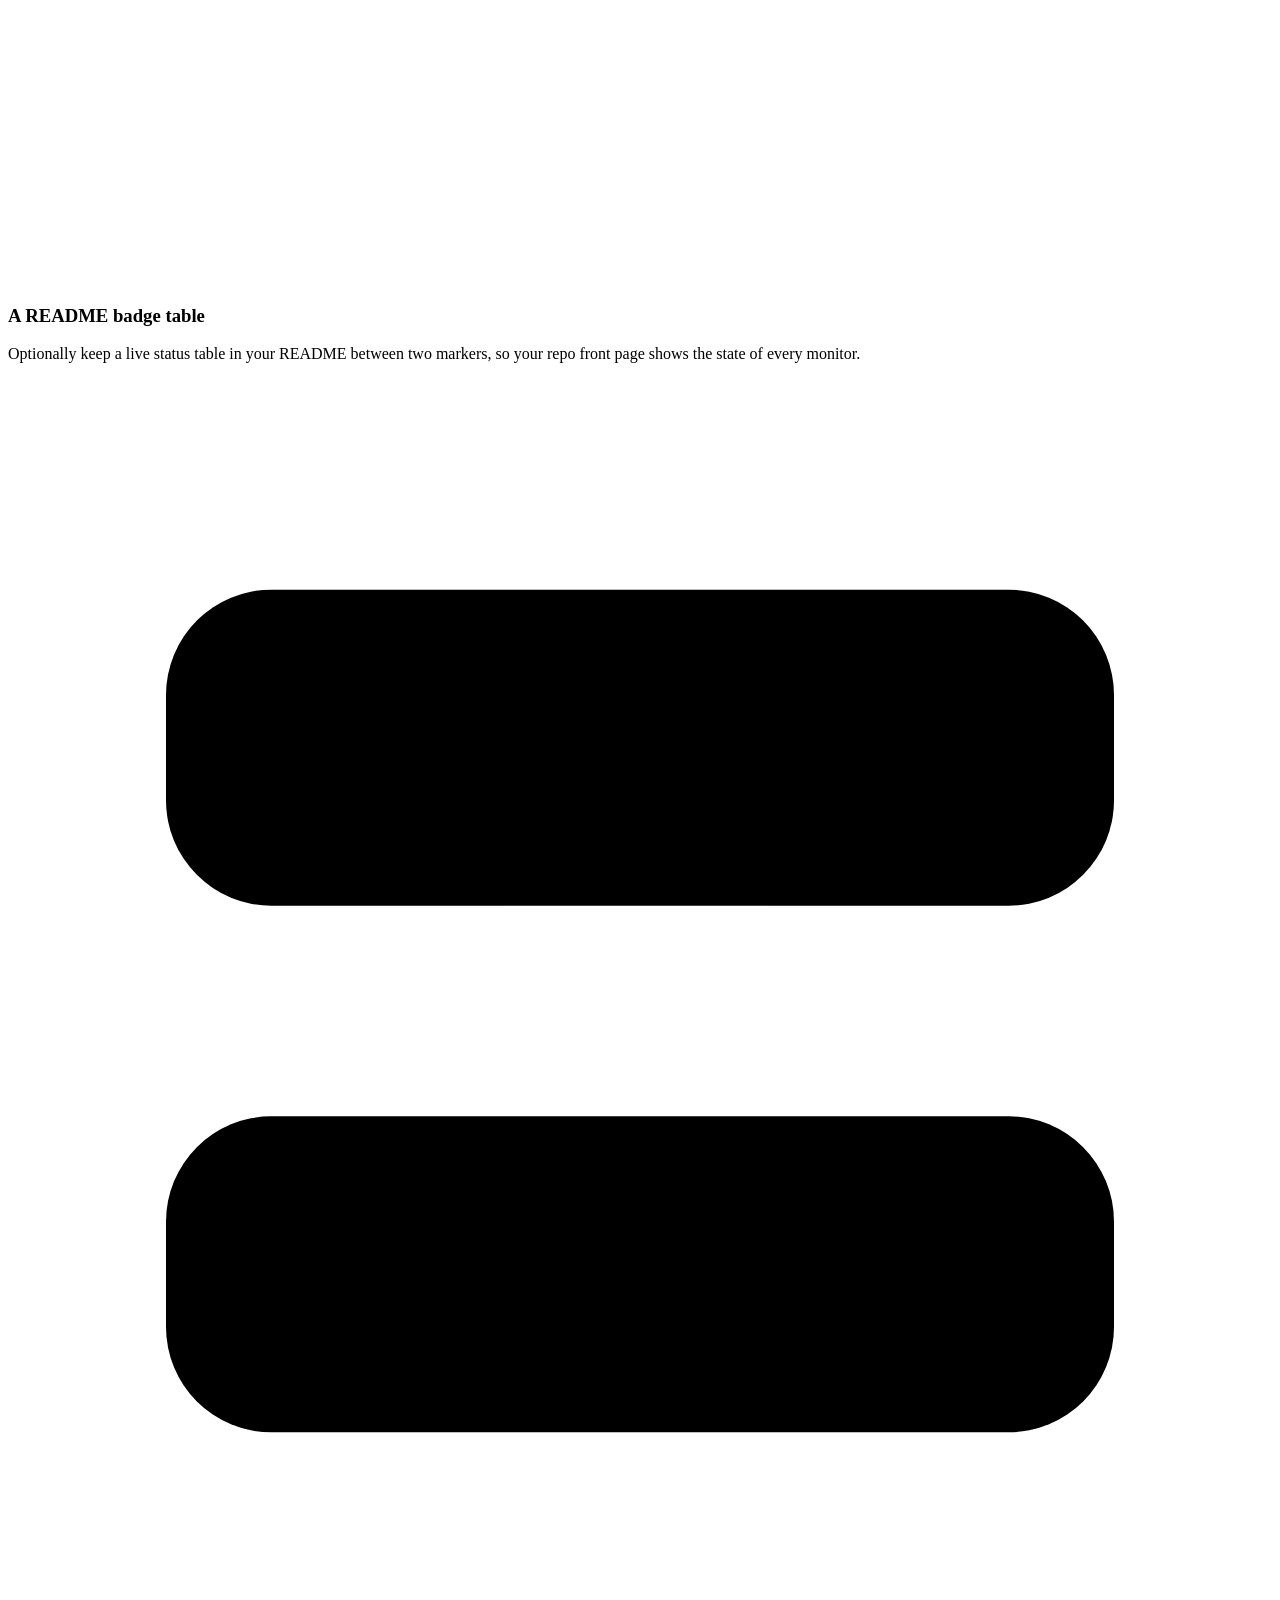
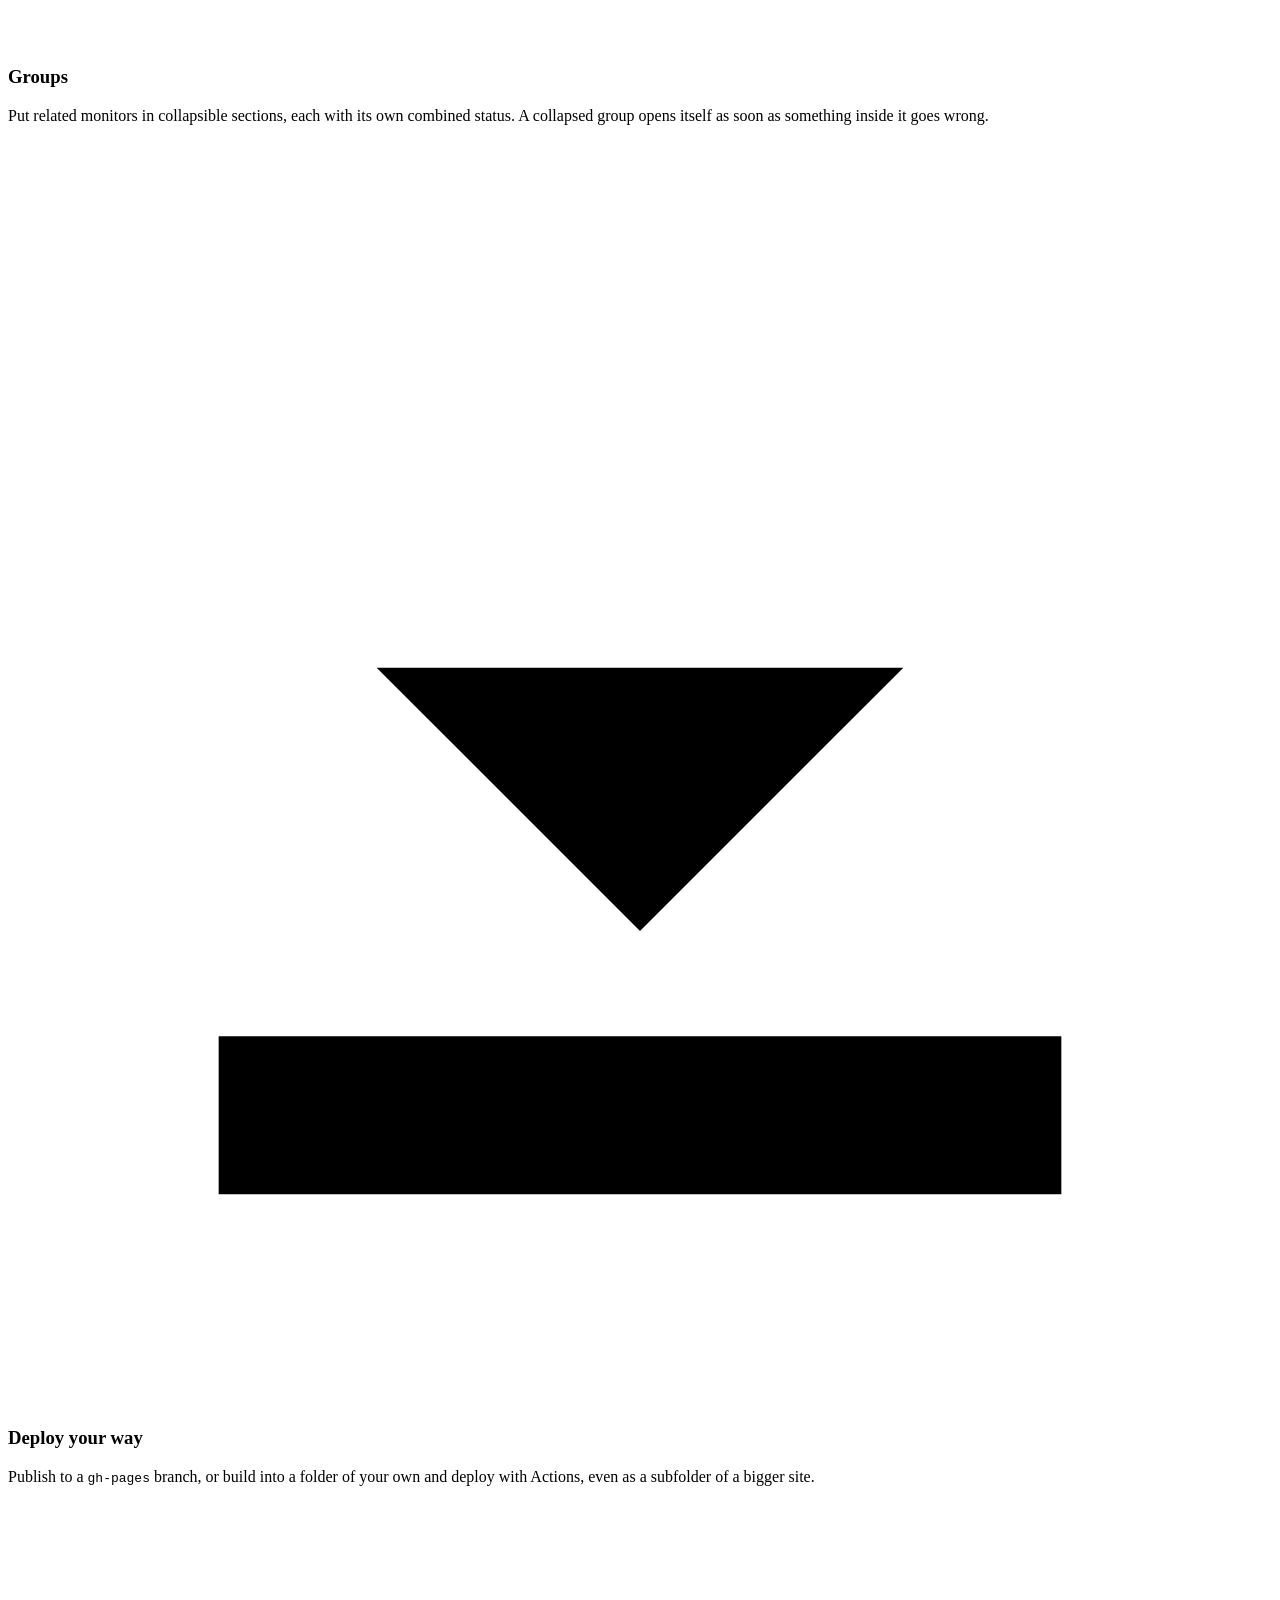
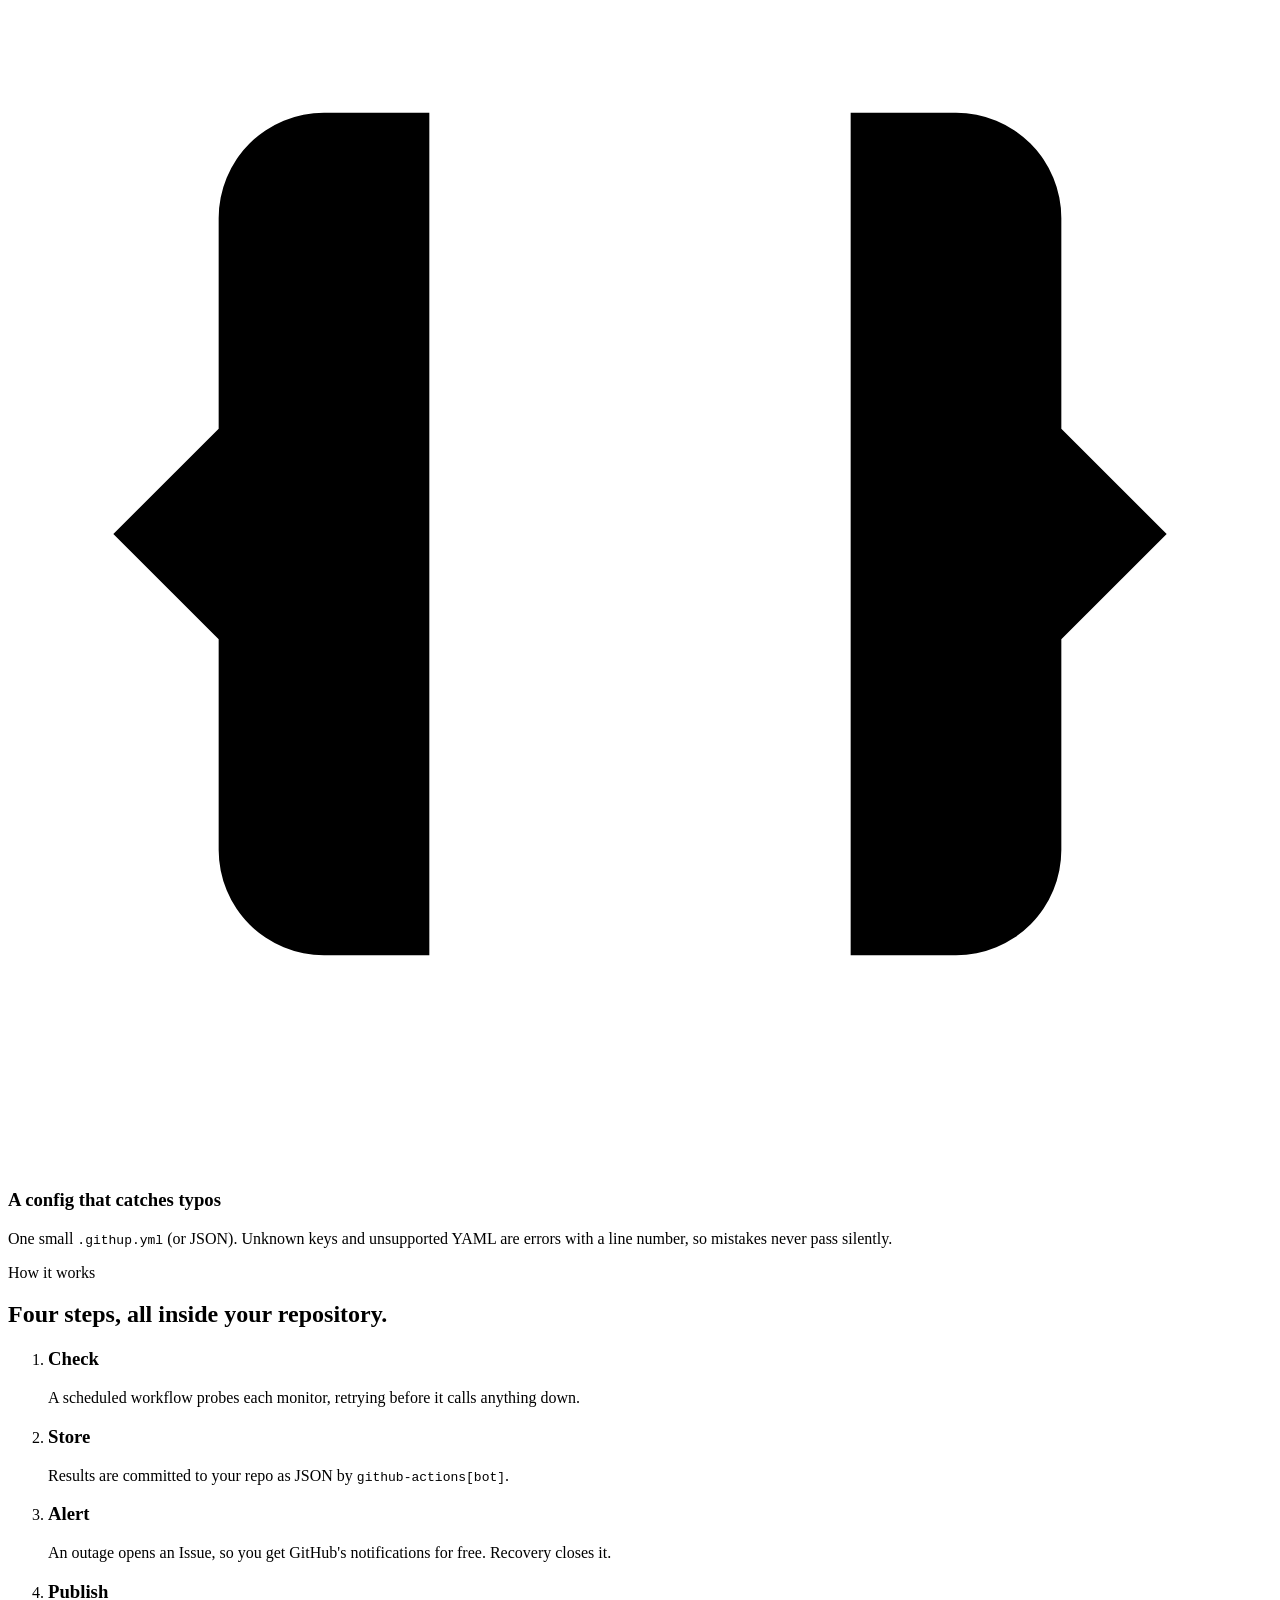
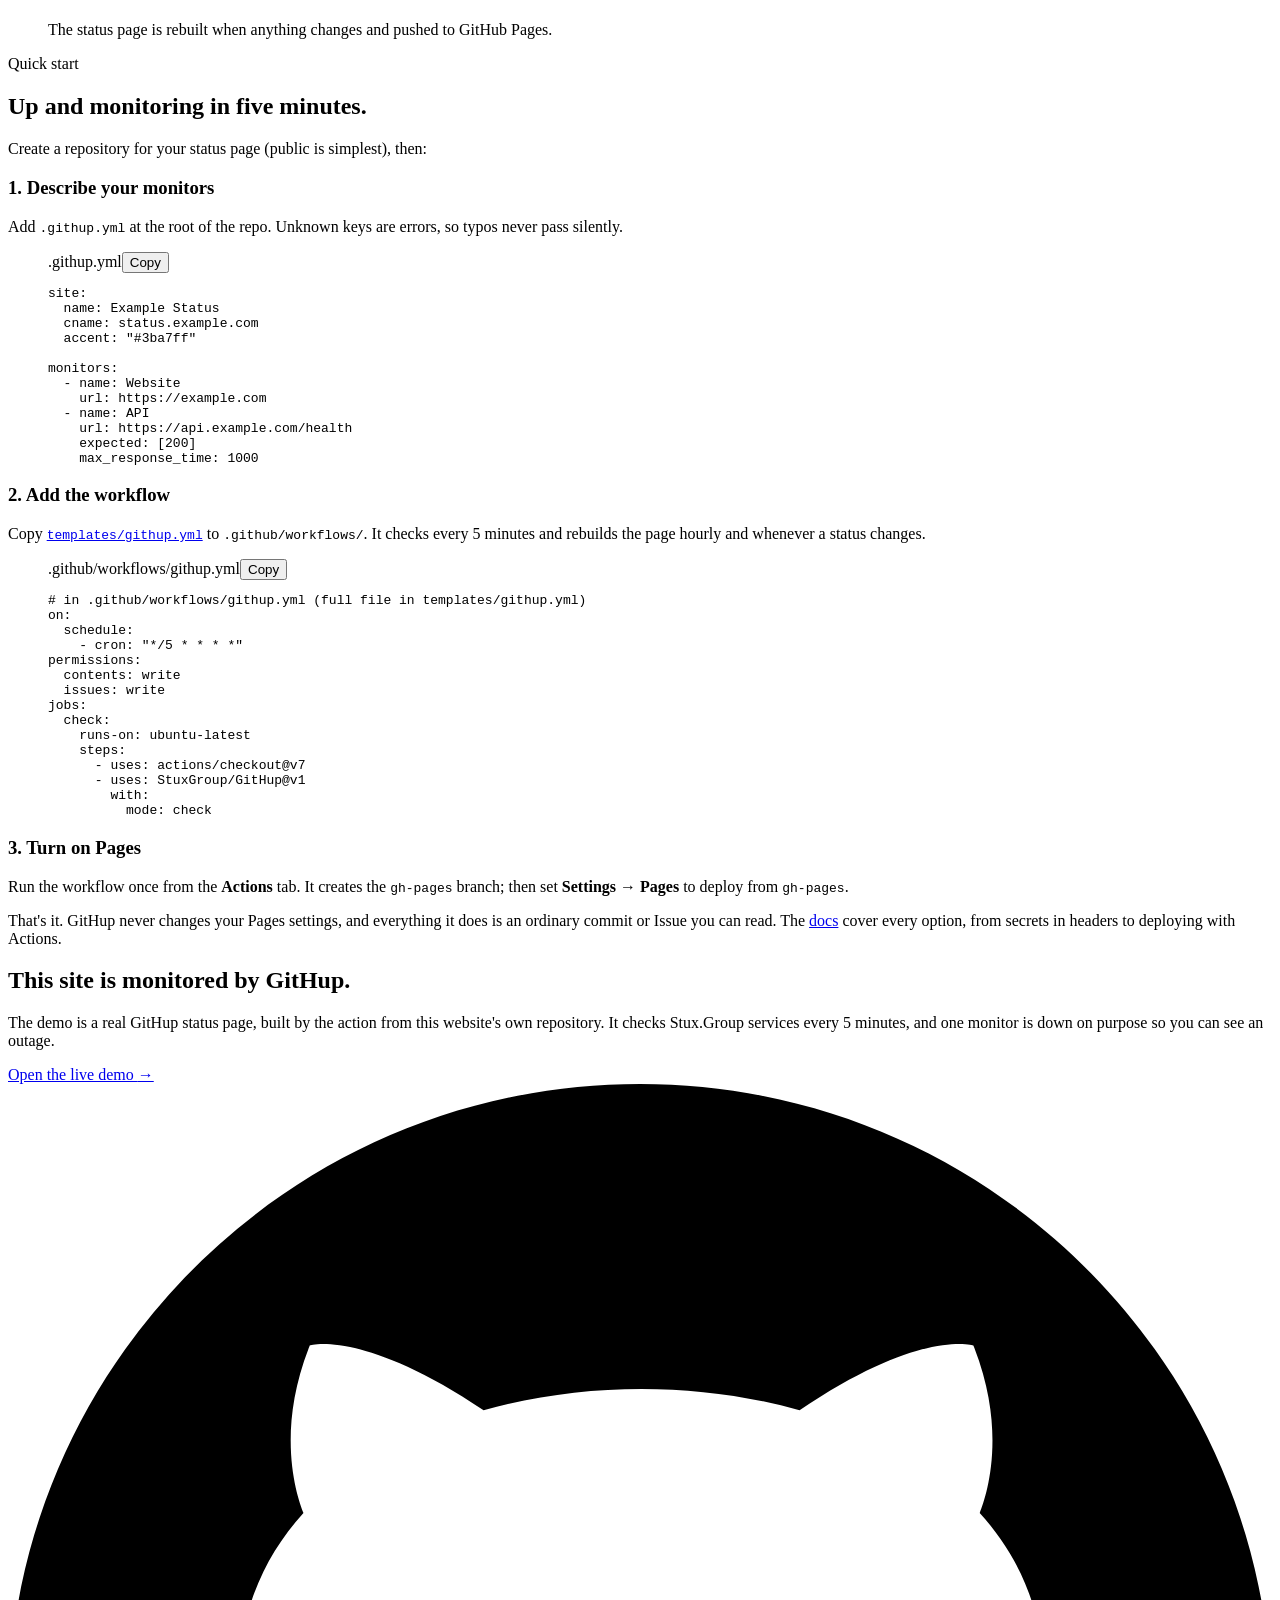
==== commit adcc39f0: "Release v1.3.0 See CHANGELOG.md for details." ====
--- a/site/index.html
+++ b/site/index.html
@@ -22,11 +22,12 @@
 <meta name="twitter:card" content="summary_large_image">
 <script>(function(){try{var t=localStorage.getItem('githup-theme');if(t==='light'||t==='dark')document.documentElement.setAttribute('data-theme',t);}catch(e){}})();</script>
 <link rel="stylesheet" href="/assets/site.css">
+<link rel="stylesheet" href="/assets/site-banner.css">
+<script src="/assets/dev-mode.js"></script>
 <script src="/assets/site.js" defer></script>
 </head>
 <body>
 <a class="skip" href="#main">Skip to content</a>
-<div class="dev-banner" id="dev-banner" role="note">DEV MODE: local preview. Add <code>?nodev=1</code> to hide this banner.</div>
 <header class="top">
   <div class="wrap">
     <a class="brand" href="/" aria-label="GitHup home"><img class="on-dark" src="/assets/logo-dark.svg" alt="GitHup" width="220" height="64"><img class="on-light" src="/assets/logo.svg" alt="GitHup" width="220" height="64"></a>
@@ -187,12 +188,13 @@
     </nav>
   </div>
   <div class="wrap foot-bottom">
-    <p>&copy; 2026 Stux Group Ltd. GitHup is open source under the MIT License.</p>
+    <p><span class="copy-i" title="Copyright"><svg viewBox="0 0 16 16" aria-hidden="true" focusable="false"><path d="M8 1a7 7 0 1 1 0 14A7 7 0 0 1 8 1zm0 1.5a5.5 5.5 0 1 0 0 11 5.5 5.5 0 0 0 0-11zm.1 2.3c1.2 0 2.2.6 2.7 1.6l-1.3.7c-.3-.6-.8-.9-1.4-.9-1 0-1.6.8-1.6 1.8s.6 1.8 1.6 1.8c.6 0 1.1-.3 1.4-.9l1.3.7c-.5 1-1.5 1.6-2.7 1.6-1.8 0-3.1-1.4-3.1-3.2s1.3-3.2 3.1-3.2z"/></svg></span><span class="sr-only">&copy;</span> 2026 Stux Group Ltd. GitHup is open source under the MIT License.</p>
     <div class="footer-powered">
       <a href="/changelogs/" class="footer-powered-item footer-version" data-site-version title="Changelogs">Changelog</a>
       <span class="footer-powered-sep" aria-hidden="true">|</span>
       <a href="https://services.stux.group" class="footer-powered-item" target="_blank" rel="noopener">A Stux.Group Service</a>
     </div>
+    <p class="foot-created">Created with <span class="fc-i fc-love" title="Love"><svg viewBox="0 0 16 16" aria-hidden="true" focusable="false"><path d="M8 14.3 1.9 8.4A3.7 3.7 0 0 1 7.2 3.1L8 3.9l.8-.8a3.7 3.7 0 0 1 5.3 5.3z"/></svg></span> / <span class="fc-i fc-code" title="Code"><svg viewBox="0 0 16 16" aria-hidden="true" focusable="false"><path d="M5.4 3.9 1.3 8l4.1 4.1 1.2-1.2L3.7 8l2.9-2.9zm5.2 0L9.4 5.1 12.3 8l-2.9 2.9 1.2 1.2L14.7 8z"/></svg></span> / <span class="fc-i fc-coffee" title="Coffee"><svg viewBox="0 0 16 16" aria-hidden="true" focusable="false"><path d="M1.5 4.5h9.5v5A3.5 3.5 0 0 1 7.5 13h-2.5A3.5 3.5 0 0 1 1.5 9.5zM11 5.5h1.2a2.3 2.3 0 0 1 0 4.6H11V8.6h1.2a.8.8 0 0 0 0-1.6H11z"/></svg></span><span class="sr-only"> love, code and coffee</span> by <a href="https://stux.group" target="_blank" rel="noopener">Stux.Group</a></p>
   </div>
 </footer>
 </body>
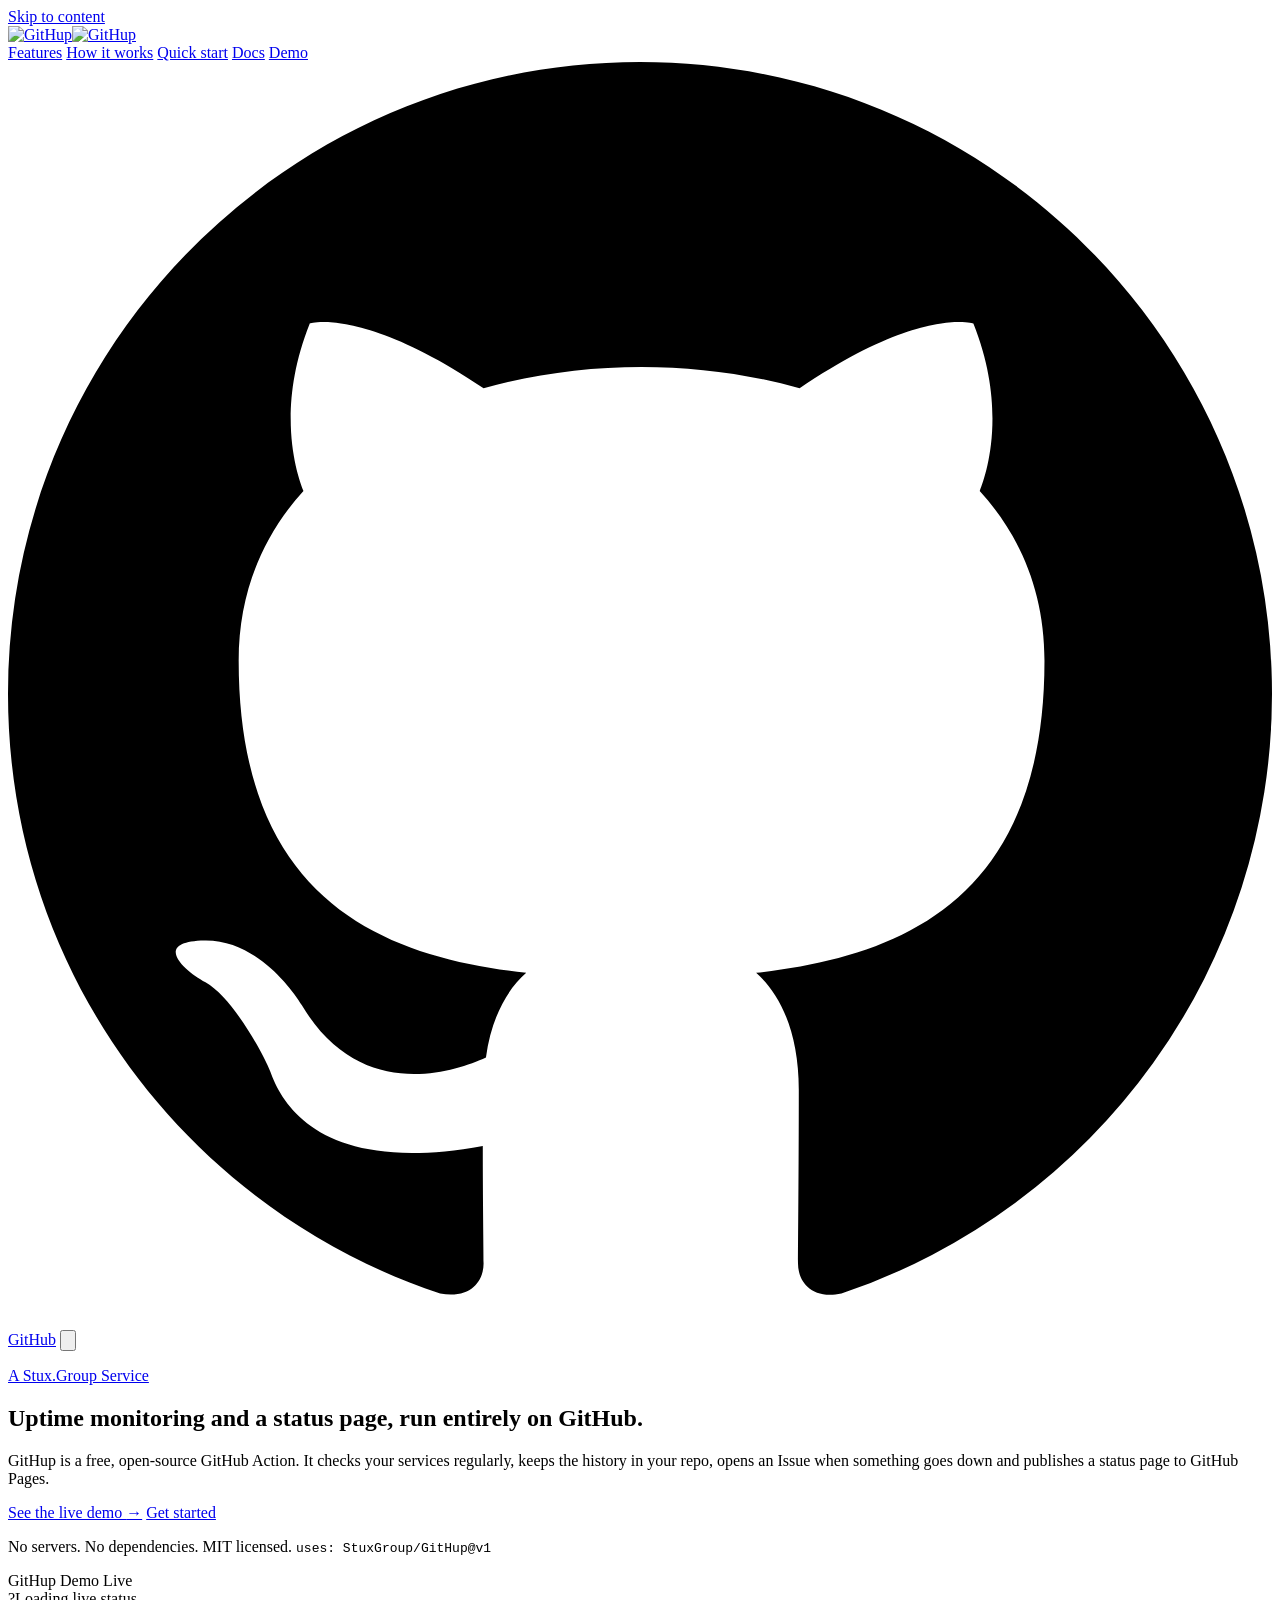
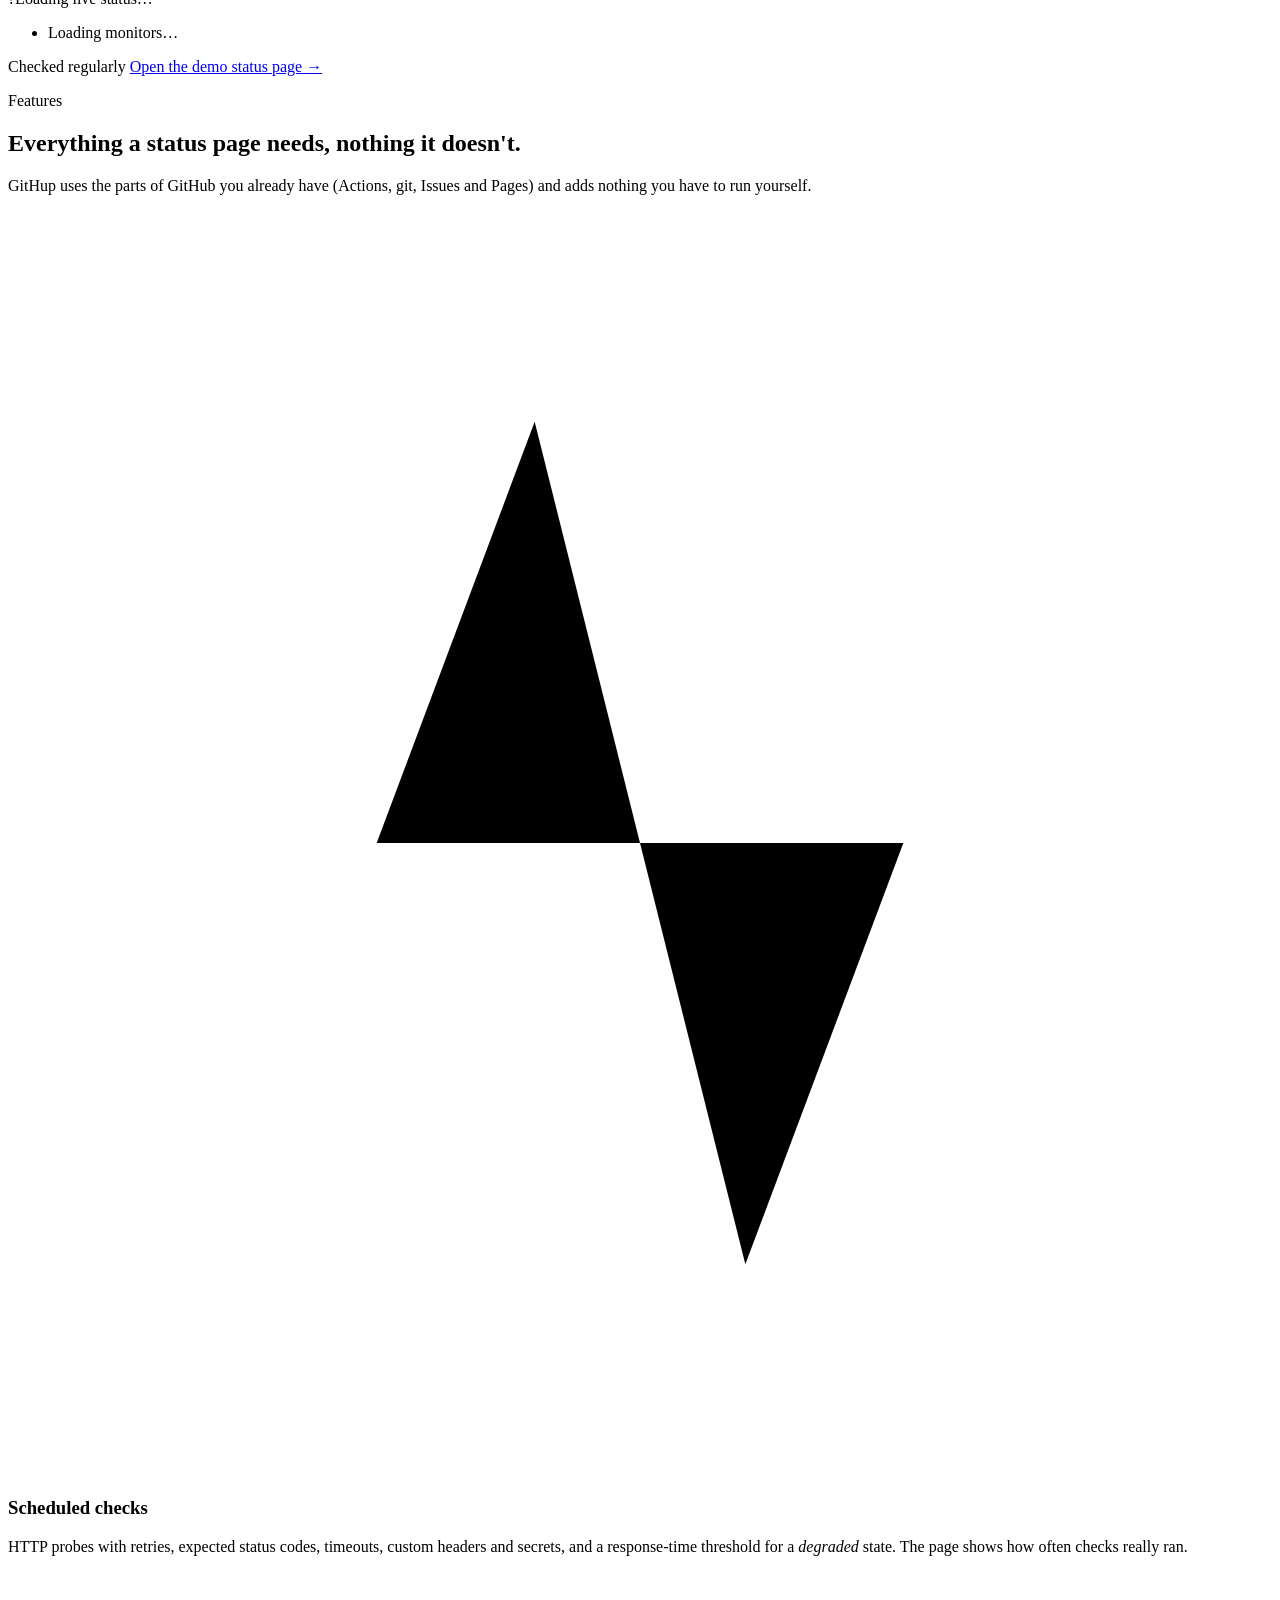
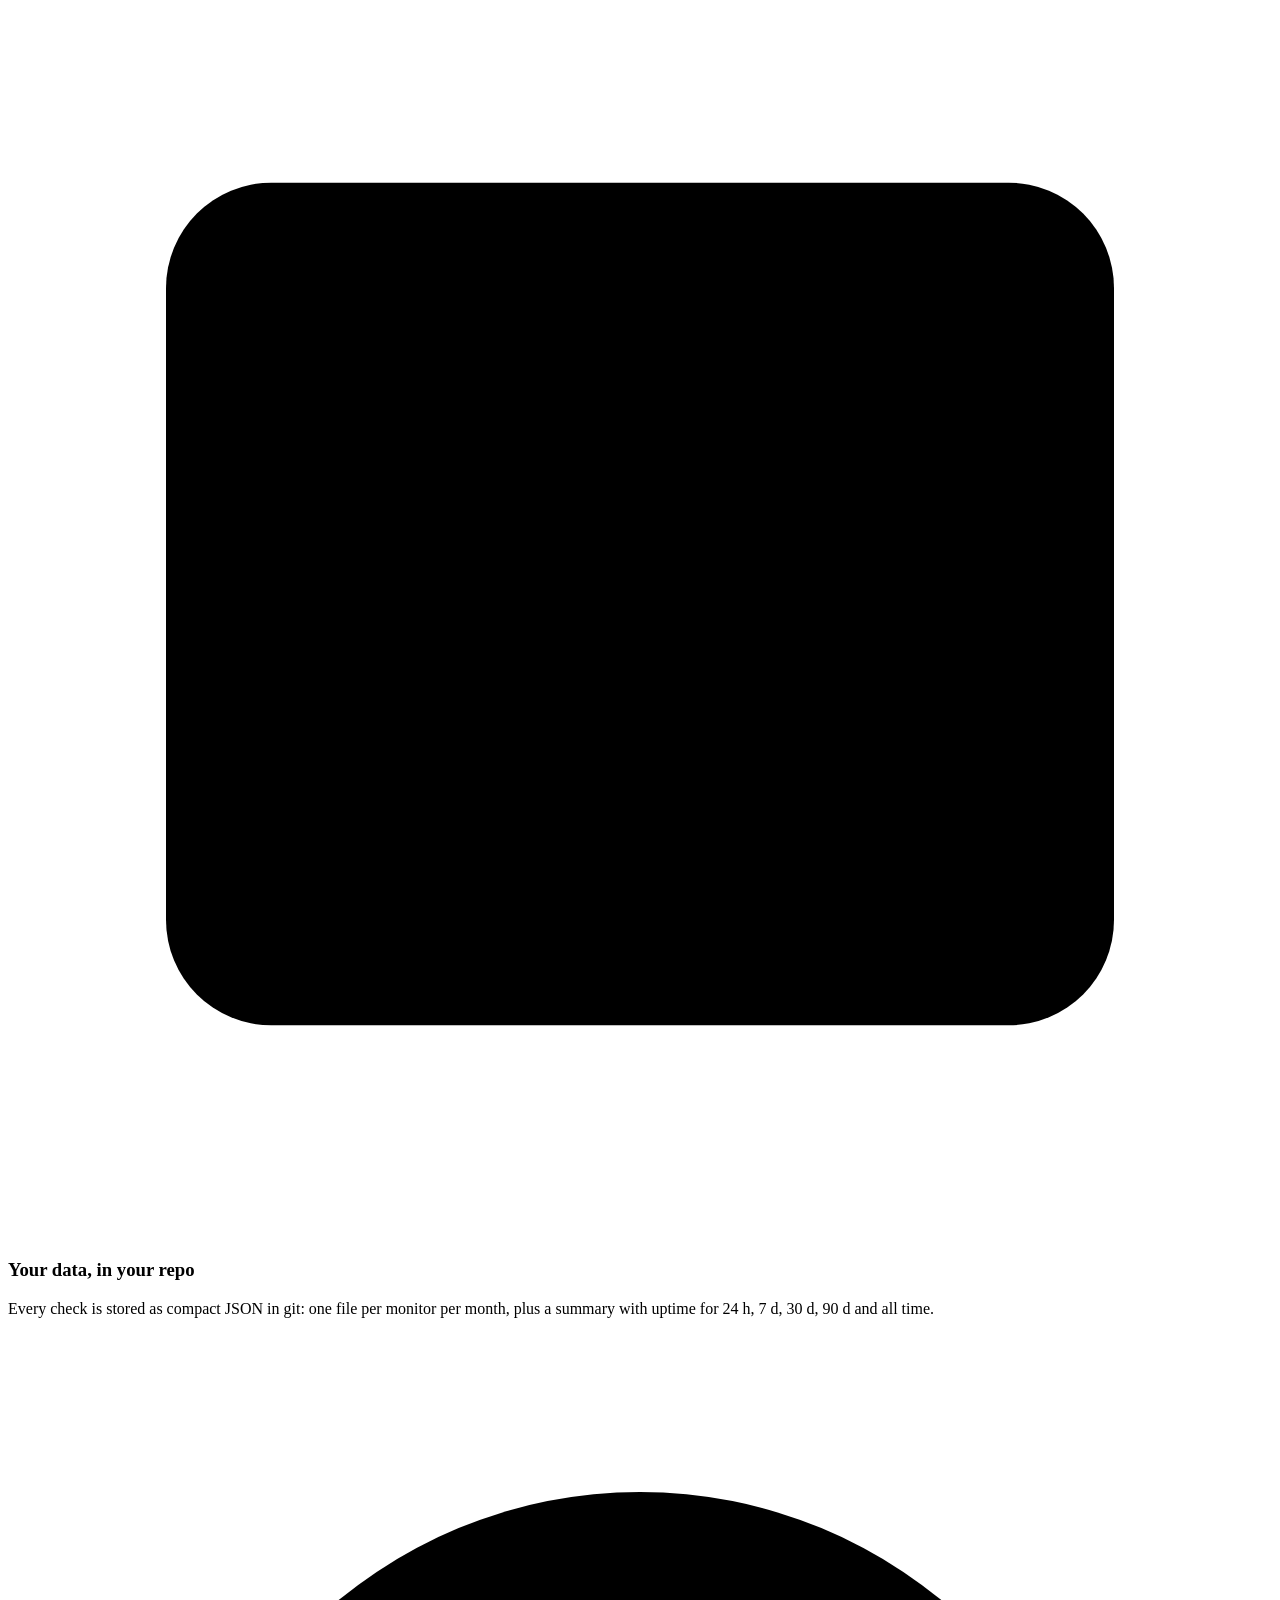
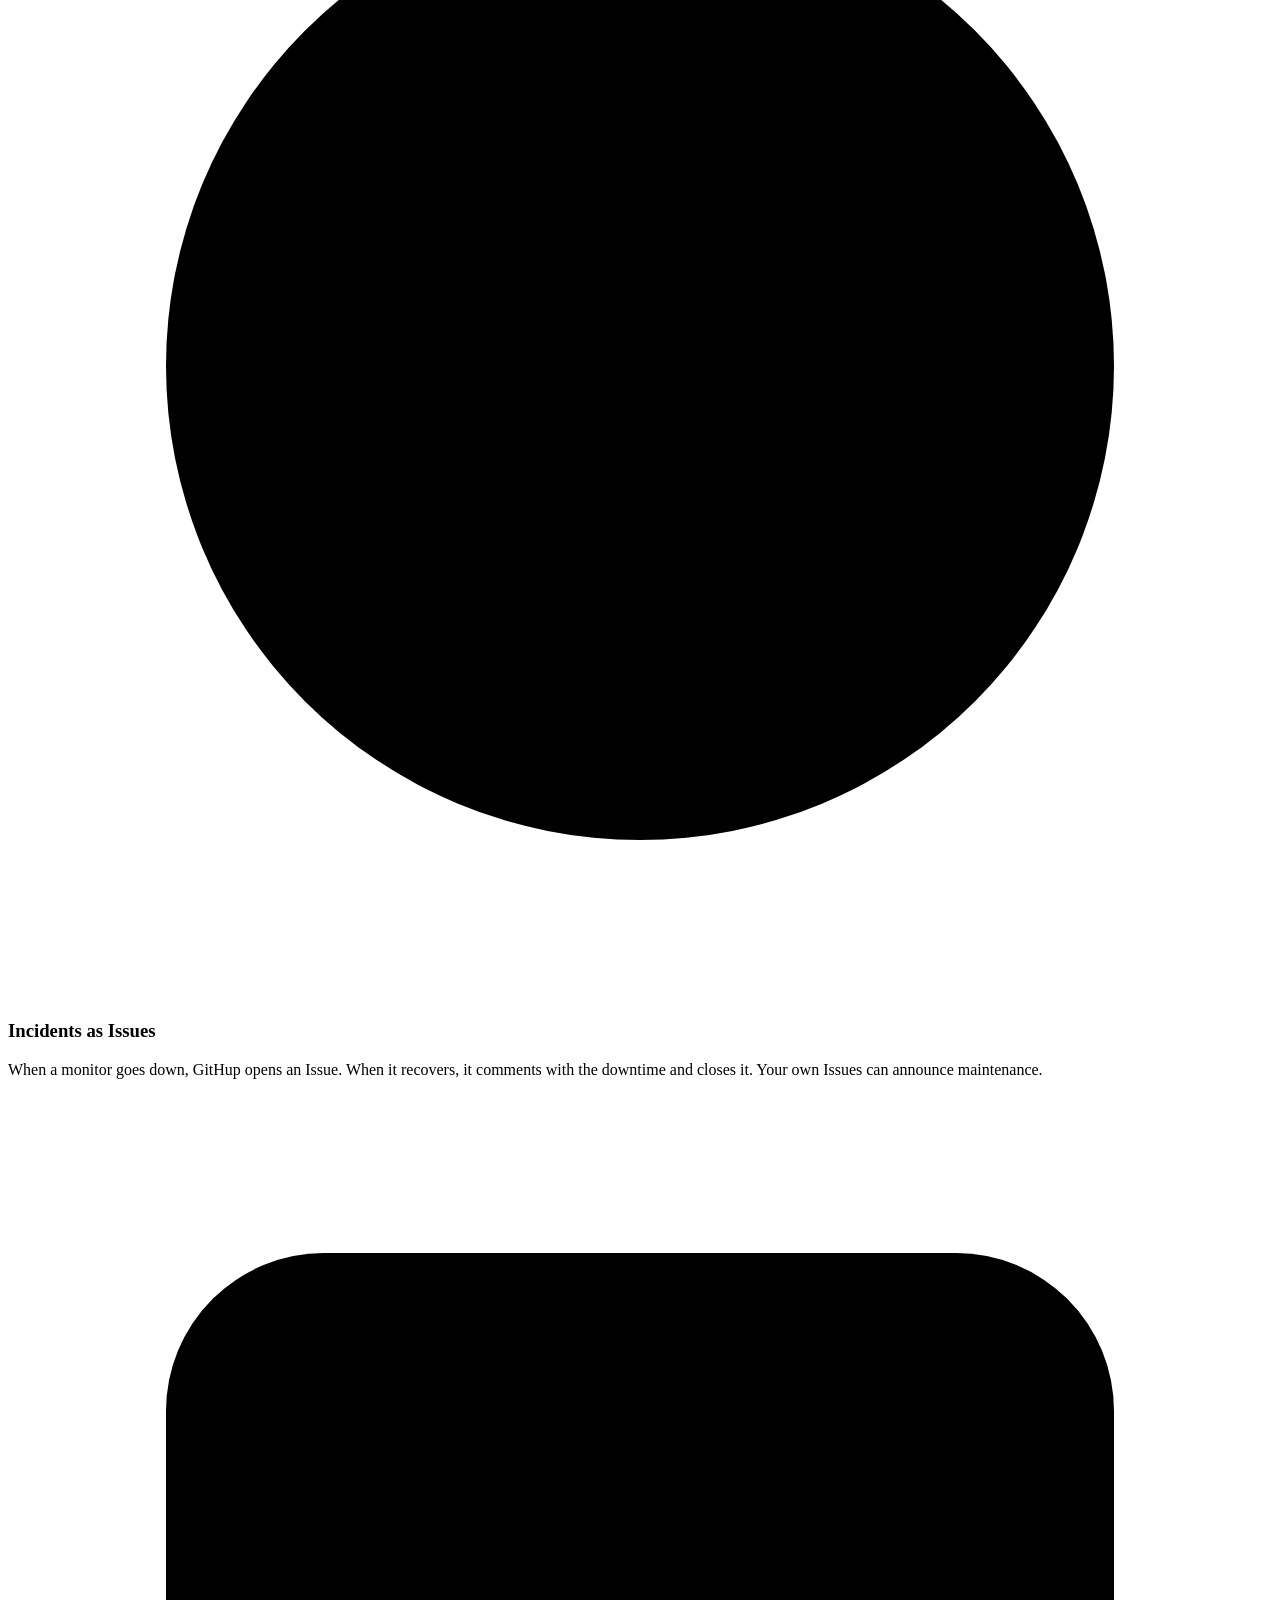
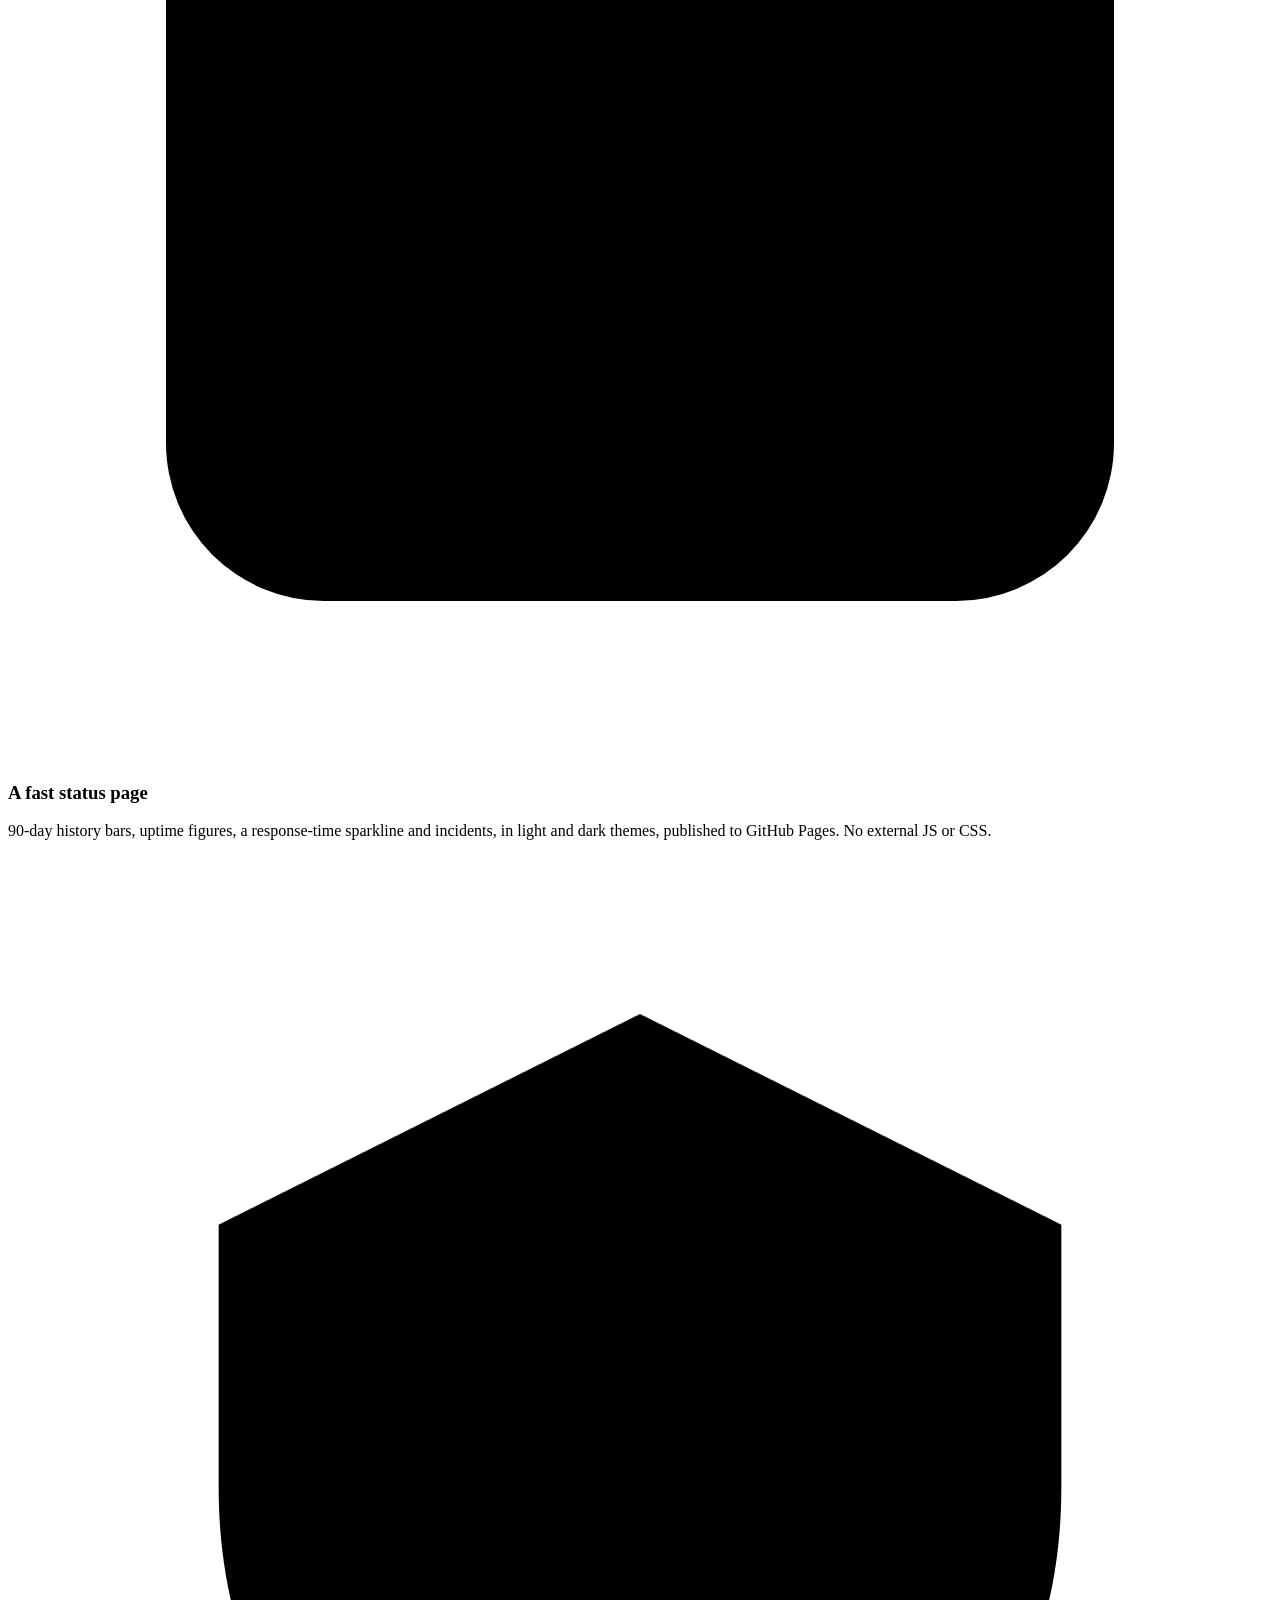
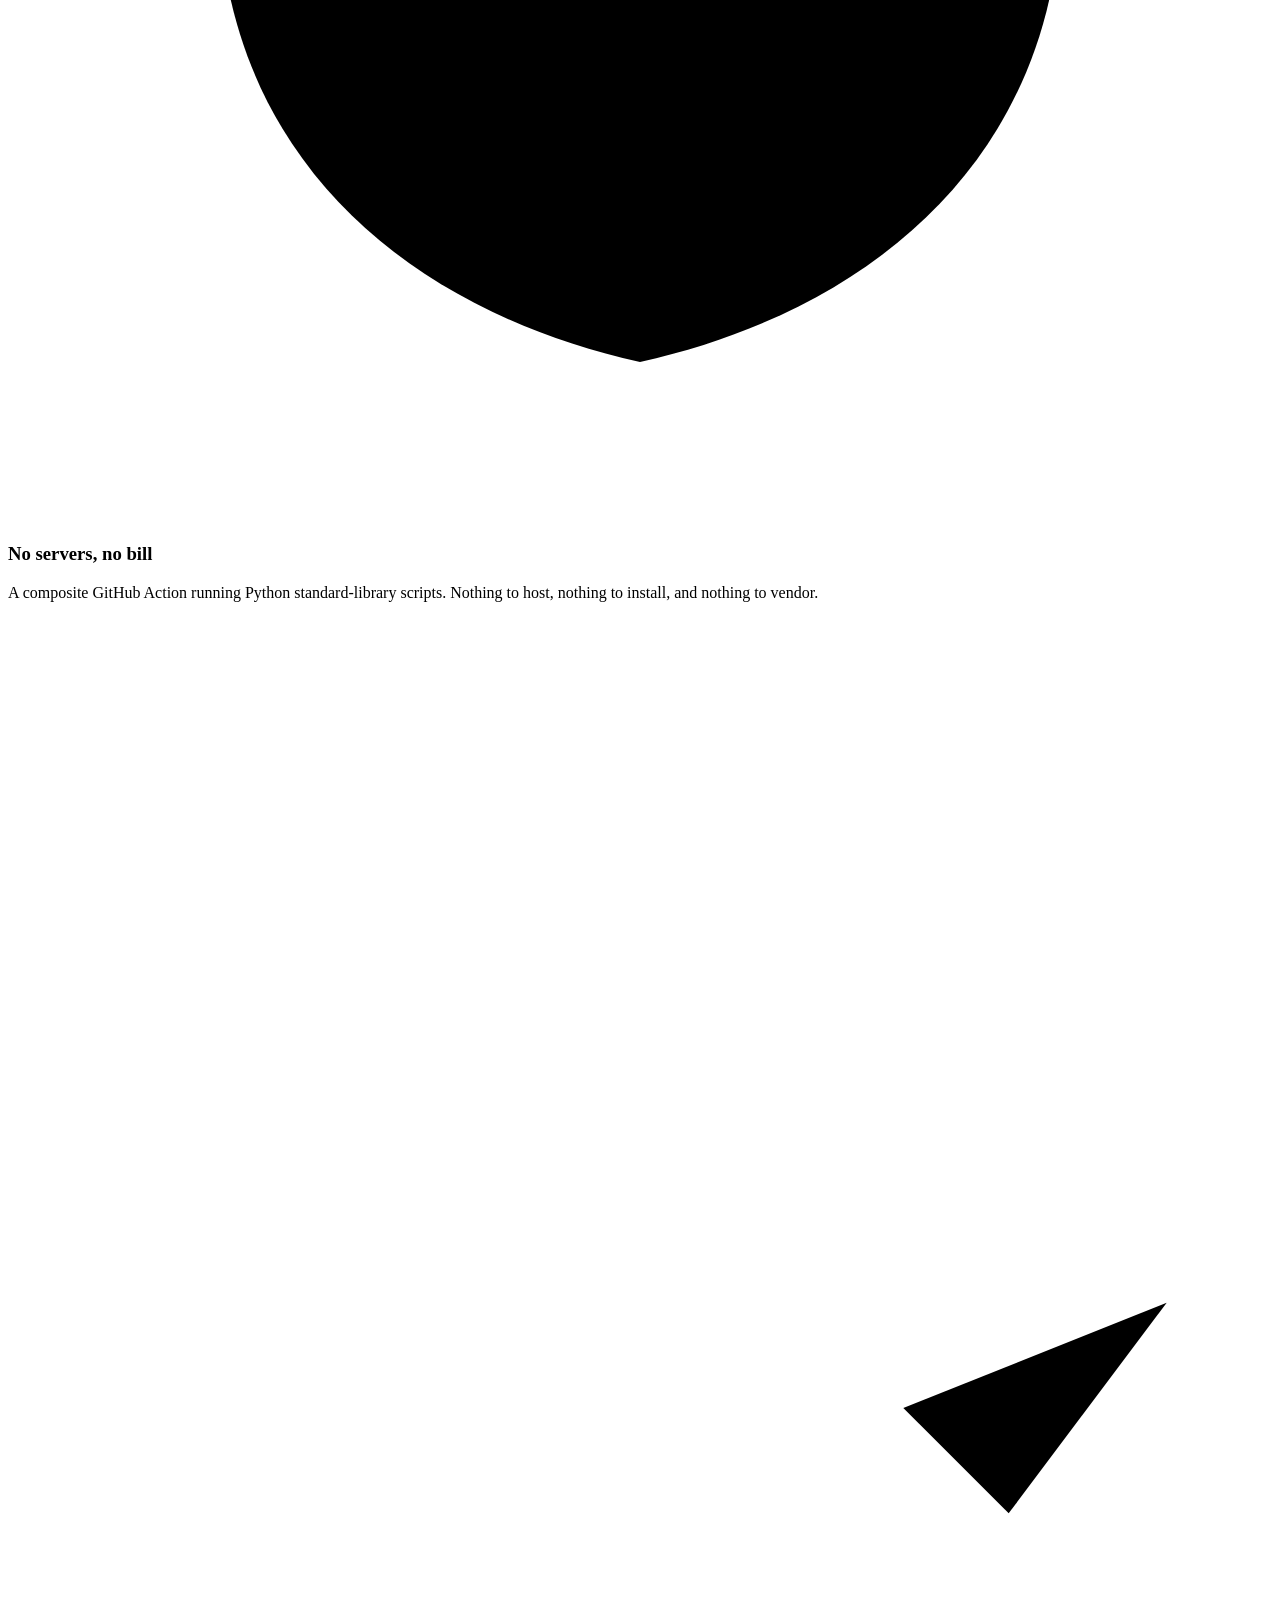
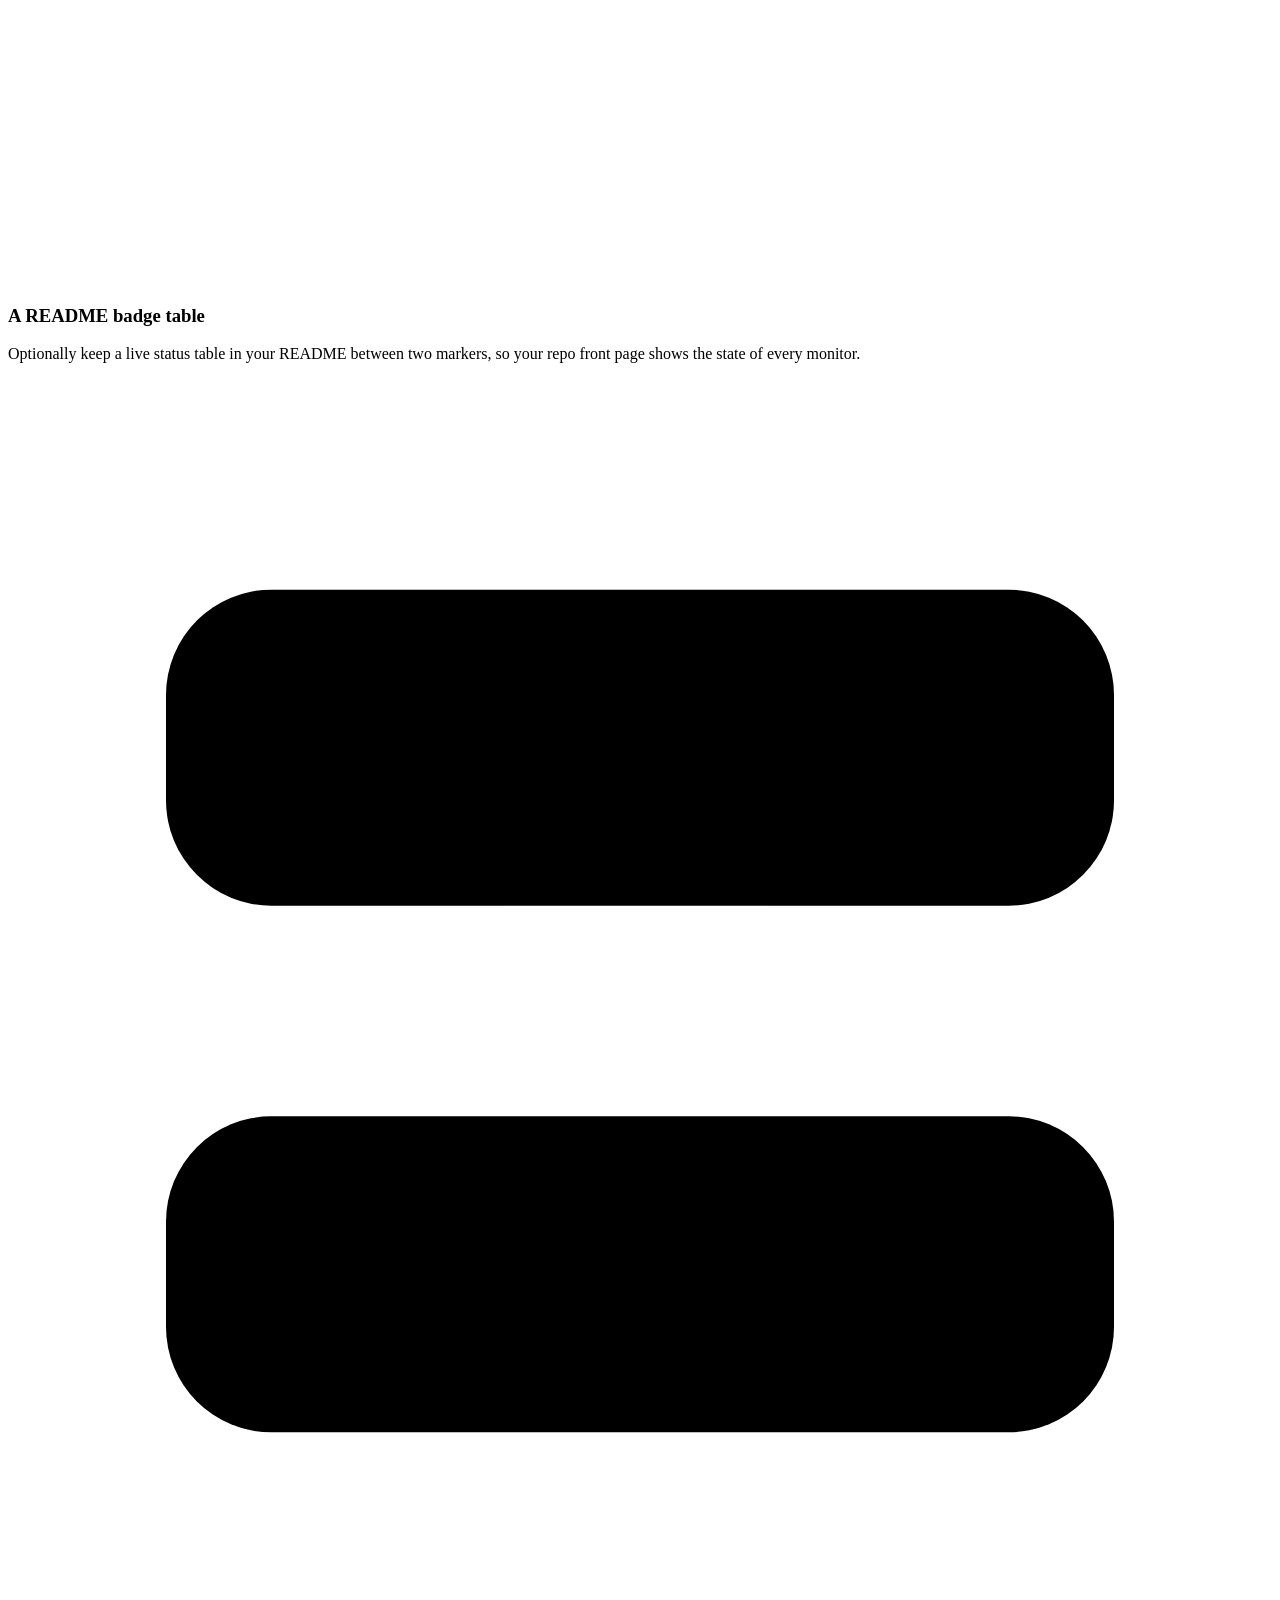
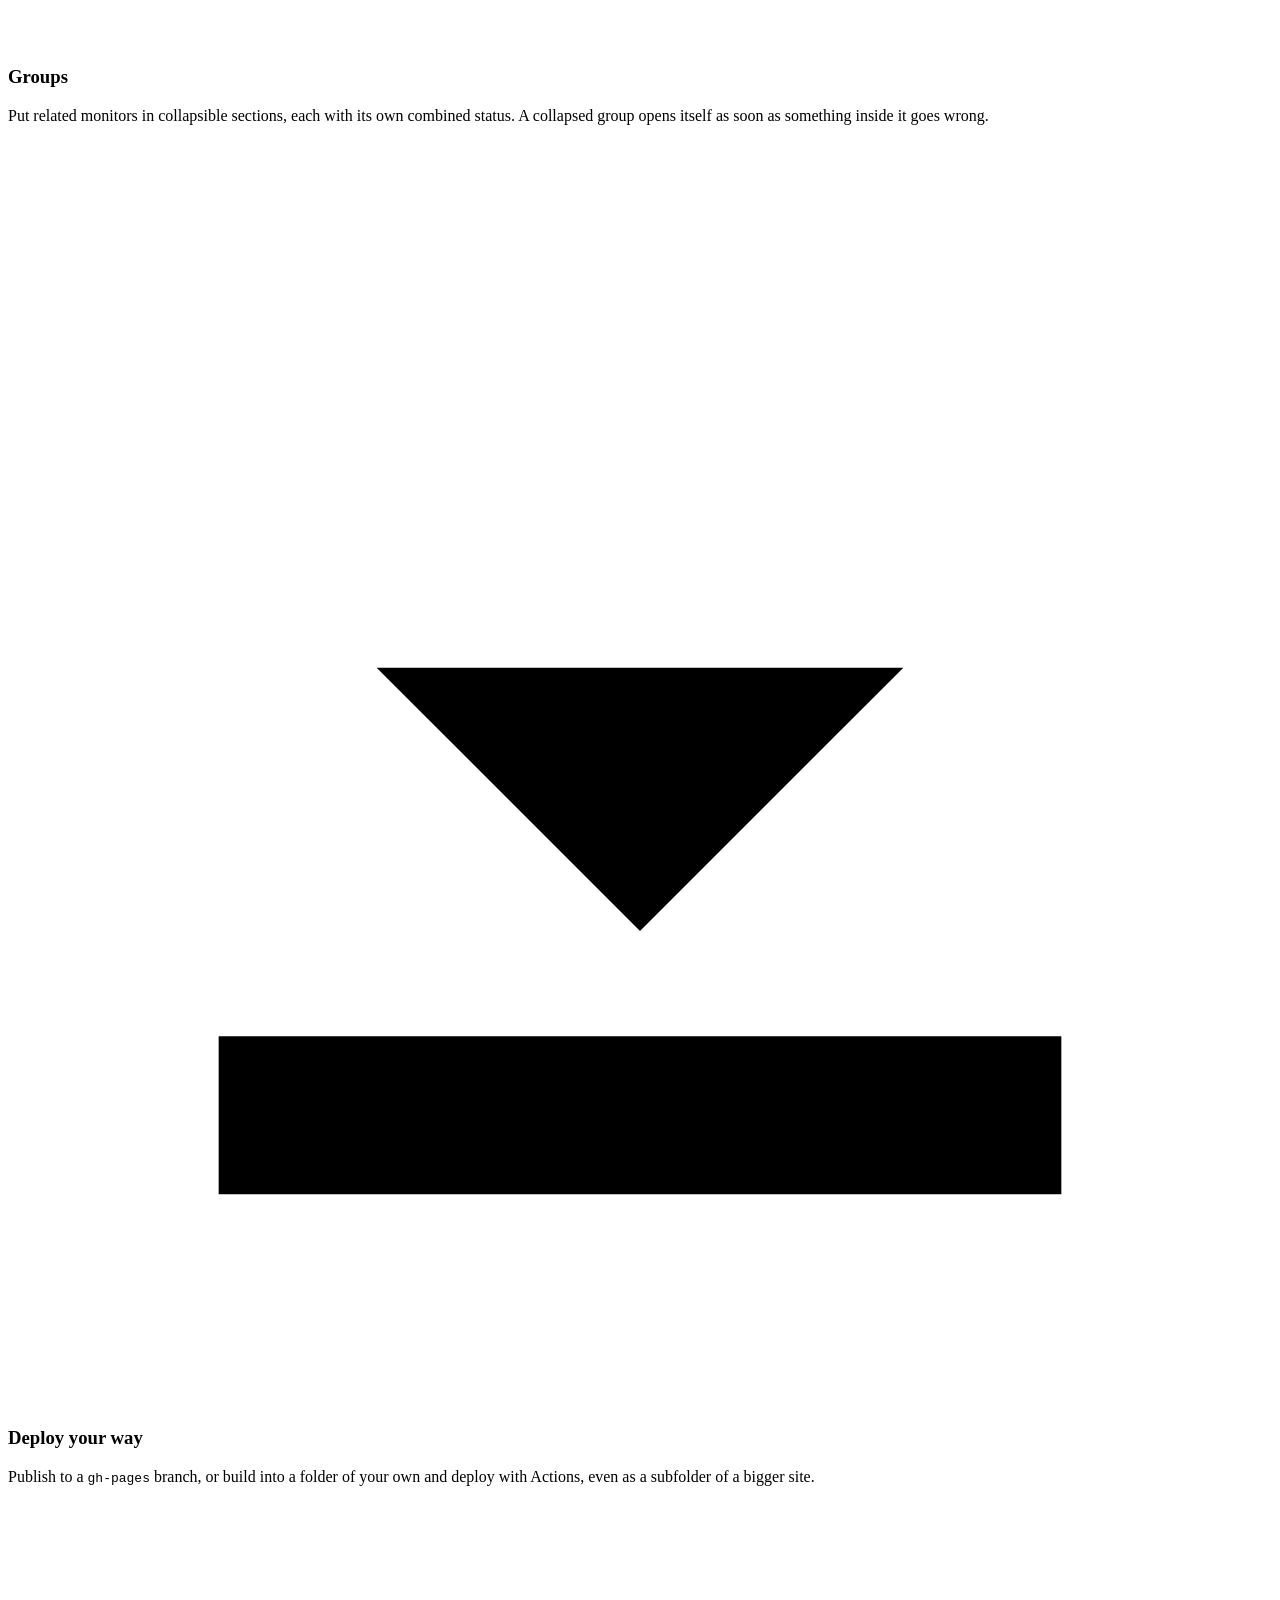
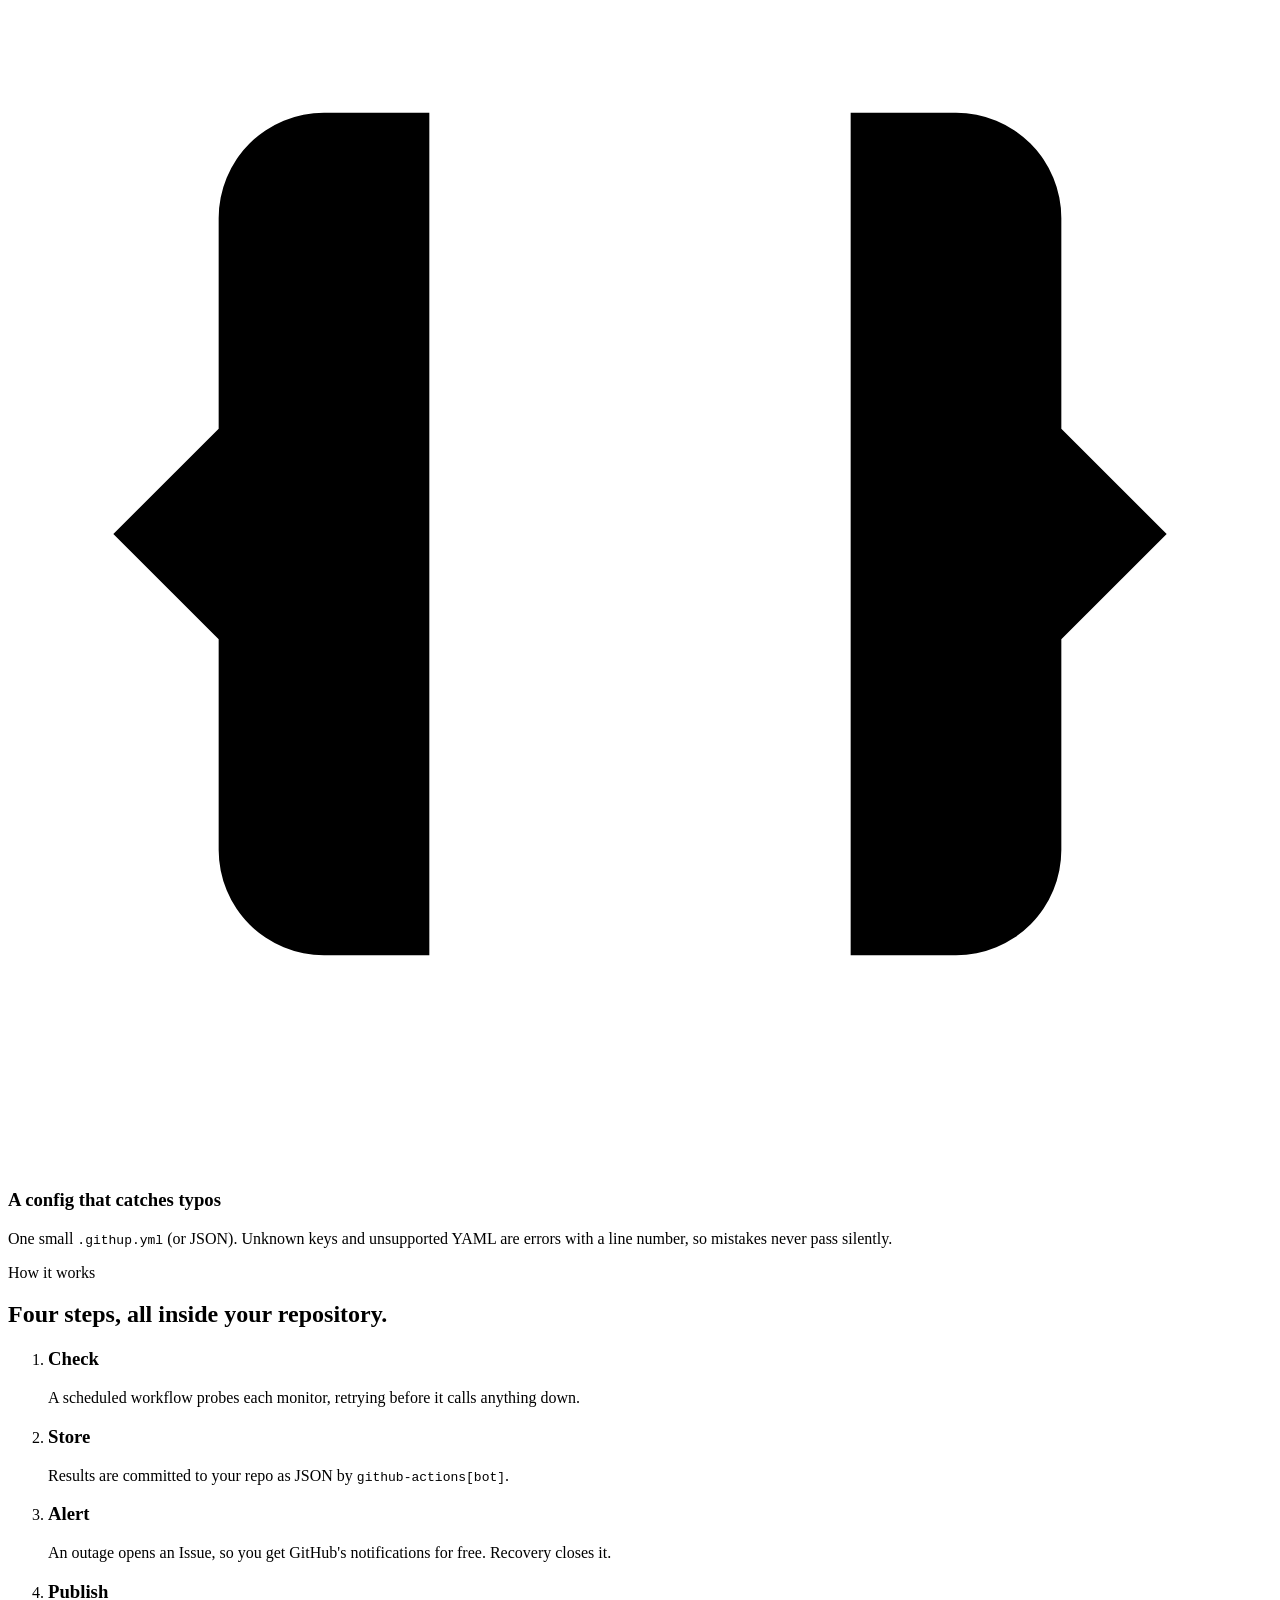
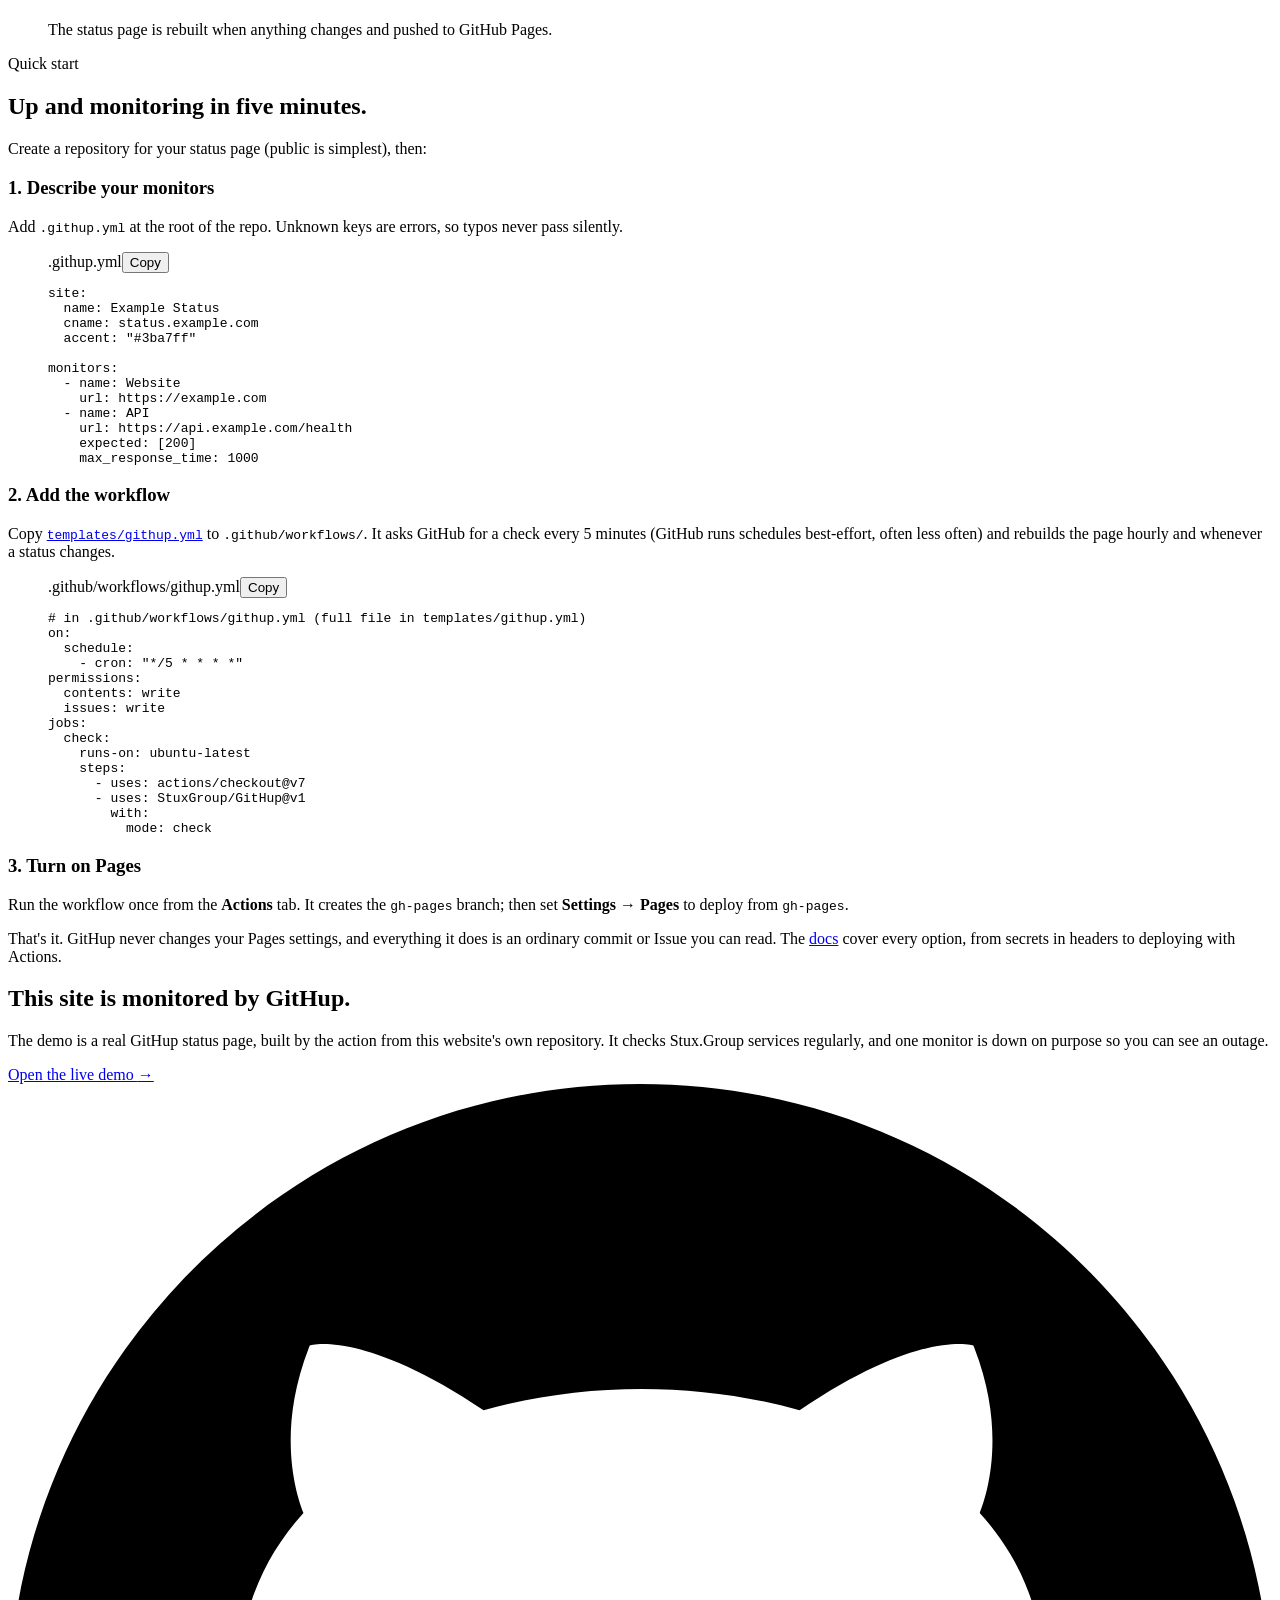
==== commit ff51bc6a: "Release v26.11.08 See CHANGELOG.md for details." ====
--- a/site/index.html
+++ b/site/index.html
@@ -7,9 +7,11 @@
 <meta name="description" content="GitHup is a free GitHub Action that monitors your services, stores the history in your repo, opens Issues for outages and publishes a status page to GitHub Pages.">
 <meta name="theme-color" content="#0d1117" media="(prefers-color-scheme: dark)">
 <meta name="theme-color" content="#f6f7fb" media="(prefers-color-scheme: light)">
+<link rel="icon" href="/favicon.ico" sizes="48x48">
 <link rel="icon" href="/assets/icon.svg" type="image/svg+xml">
 <link rel="icon" href="/assets/icon.png" type="image/png" sizes="512x512">
-<link rel="apple-touch-icon" href="/assets/icon.png">
+<link rel="apple-touch-icon" href="/apple-touch-icon.png">
+<link rel="manifest" href="/site.webmanifest">
 <link rel="canonical" href="https://githup.stux.group/">
 <meta property="og:type" content="website">
 <meta property="og:site_name" content="GitHup">
@@ -20,6 +22,8 @@
 <meta property="og:image:width" content="1280">
 <meta property="og:image:height" content="640">
 <meta name="twitter:card" content="summary_large_image">
+<!-- Discord: a custom link preview (the Open Graph tags are its fallback). Generated by scripts/build-discord-embeds.py. -->
+<script id="discord:component-embed" type="application/json">{"component":{"type":17,"accent_color":9403903,"components":[{"type":9,"components":[{"type":10,"content":"# [GitHup](https://githup.stux.group/)\n**Uptime monitoring and a status page, run entirely on GitHub.**\nGitHup is a free GitHub Action that monitors your services, stores the history in your repo, opens Issues for outages and publishes a status page to GitHub Pages."}],"accessory":{"type":11,"media":{"url":"https://githup.stux.group/assets/icon.png"}}},{"type":14},{"type":10,"content":"Scheduled checks · History committed to your repo · Outages open Issues · Status page on GitHub Pages\n-# No servers. No dependencies. MIT licensed. A Stux.Group Service."},{"type":1,"components":[{"type":2,"style":5,"label":"Live demo","url":"https://githup.stux.group/demo/"},{"type":2,"style":5,"label":"Docs","url":"https://githup.stux.group/docs/"},{"type":2,"style":5,"label":"GitHub","url":"https://github.com/StuxGroup/GitHup"}]}]}}</script>
 <script>(function(){try{var t=localStorage.getItem('githup-theme');if(t==='light'||t==='dark')document.documentElement.setAttribute('data-theme',t);}catch(e){}})();</script>
 <link rel="stylesheet" href="/assets/site.css">
 <link rel="stylesheet" href="/assets/site-banner.css">
@@ -48,7 +52,7 @@
       <div>
         <p class="eyebrow"><img src="https://global.media.stux.group/icon.png" alt=""><a href="https://services.stux.group">A Stux.Group Service</a></p>
         <h1>Uptime monitoring and a status page, <span class="grad-text">run entirely on GitHub.</span></h1>
-        <p class="lede">GitHup is a free, open-source GitHub Action. It checks your services every 5 minutes, keeps the history in your repo, opens an Issue when something goes down and publishes a status page to GitHub Pages.</p>
+        <p class="lede">GitHup is a free, open-source GitHub Action. It checks your services regularly, keeps the history in your repo, opens an Issue when something goes down and publishes a status page to GitHub Pages.</p>
         <div class="cta">
           <a class="btn btn-primary" href="/demo/">See the live demo <span aria-hidden="true">&rarr;</span></a>
           <a class="btn" href="#start">Get started</a>
@@ -67,7 +71,7 @@
           <li class="mon"><span class="sd" aria-hidden="true"></span><span class="nm">Loading monitors&hellip;</span><span class="up"></span><span class="ms"></span></li>
         </ul>
         <div class="preview-foot">
-          <span id="demo-updated">Checked every 5 minutes</span>
+          <span id="demo-updated">Checked regularly</span>
           <a href="/demo/">Open the demo status page <span aria-hidden="true">&rarr;</span></a>
         </div>
       </aside>
@@ -82,7 +86,7 @@
         <p>GitHup uses the parts of GitHub you already have (Actions, git, Issues and Pages) and adds nothing you have to run yourself.</p>
       </div>
       <div class="grid">
-        <article class="card"><span class="ic" aria-hidden="true"><svg viewBox="0 0 24 24"><path d="M3 12h4l3-8 4 16 3-8h4"/></svg></span><h3>Checks every 5 minutes</h3><p>HTTP probes with retries, expected status codes, timeouts, custom headers and secrets, and a response-time threshold for a <em>degraded</em> state.</p></article>
+        <article class="card"><span class="ic" aria-hidden="true"><svg viewBox="0 0 24 24"><path d="M3 12h4l3-8 4 16 3-8h4"/></svg></span><h3>Scheduled checks</h3><p>HTTP probes with retries, expected status codes, timeouts, custom headers and secrets, and a response-time threshold for a <em>degraded</em> state. The page shows how often checks really ran.</p></article>
         <article class="card"><span class="ic" aria-hidden="true"><svg viewBox="0 0 24 24"><rect x="3" y="4" width="18" height="16" rx="2"/><path d="M3 10h18M9 4v16"/></svg></span><h3>Your data, in your repo</h3><p>Every check is stored as compact JSON in git: one file per monitor per month, plus a summary with uptime for 24 h, 7 d, 30 d, 90 d and all time.</p></article>
         <article class="card"><span class="ic" aria-hidden="true"><svg viewBox="0 0 24 24"><circle cx="12" cy="12" r="9"/><path d="M12 7v5M12 16h.01"/></svg></span><h3>Incidents as Issues</h3><p>When a monitor goes down, GitHup opens an Issue. When it recovers, it comments with the downtime and closes it. Your own Issues can announce maintenance.</p></article>
         <article class="card"><span class="ic" aria-hidden="true"><svg viewBox="0 0 24 24"><rect x="3" y="3" width="18" height="18" rx="3"/><path d="M7 16v-3M11 16V8M15 16v-5M19 16v-2"/></svg></span><h3>A fast status page</h3><p>90-day history bars, uptime figures, a response-time sparkline and incidents, in light and dark themes, published to GitHub Pages. No external JS or CSS.</p></article>
@@ -134,7 +138,7 @@
     <span class="k">max_response_time</span>: <span class="n">1000</span></pre></figure>
         </div>
         <div class="qs-step">
-          <div><h3>2. Add the workflow</h3><p>Copy <a href="https://github.com/StuxGroup/GitHup/blob/main/templates/githup.yml"><code>templates/githup.yml</code></a> to <code>.github/workflows/</code>. It checks every 5 minutes and rebuilds the page hourly and whenever a status changes.</p></div>
+          <div><h3>2. Add the workflow</h3><p>Copy <a href="https://github.com/StuxGroup/GitHup/blob/main/templates/githup.yml"><code>templates/githup.yml</code></a> to <code>.github/workflows/</code>. It asks GitHub for a check every 5 minutes (GitHub runs schedules best-effort, often less often) and rebuilds the page hourly and whenever a status changes.</p></div>
           <figure class="code"><div class="code-bar"><span>.github/workflows/githup.yml</span><button type="button" class="copy" data-copy="wf">Copy</button></div><pre id="wf"><span class="c"># in .github/workflows/githup.yml (full file in templates/githup.yml)</span>
 <span class="k">on</span>:
   <span class="k">schedule</span>:
@@ -164,7 +168,7 @@
       <div class="band">
         <div>
           <h2 id="demo-h">This site is monitored by GitHup.</h2>
-          <p>The demo is a real GitHup status page, built by the action from this website's own repository. It checks Stux.Group services every 5 minutes, and one monitor is down on purpose so you can see an outage.</p>
+          <p>The demo is a real GitHup status page, built by the action from this website's own repository. It checks Stux.Group services regularly, and one monitor is down on purpose so you can see an outage.</p>
         </div>
         <div class="cta">
           <a class="btn btn-primary" href="/demo/">Open the live demo <span aria-hidden="true">&rarr;</span></a>
@@ -184,11 +188,12 @@
         <li><a href="/docs/">Documentation</a></li>
         <li><a href="/changelogs/">Changelogs</a></li>
         <li><a href="/legal/">Boring Legal Stuff</a></li>
+        <li><a href="/sitemap/">Sitemap</a></li>
       </ul>
     </nav>
   </div>
   <div class="wrap foot-bottom">
-    <p><span class="copy-i" title="Copyright"><svg viewBox="0 0 16 16" aria-hidden="true" focusable="false"><path d="M8 1a7 7 0 1 1 0 14A7 7 0 0 1 8 1zm0 1.5a5.5 5.5 0 1 0 0 11 5.5 5.5 0 0 0 0-11zm.1 2.3c1.2 0 2.2.6 2.7 1.6l-1.3.7c-.3-.6-.8-.9-1.4-.9-1 0-1.6.8-1.6 1.8s.6 1.8 1.6 1.8c.6 0 1.1-.3 1.4-.9l1.3.7c-.5 1-1.5 1.6-2.7 1.6-1.8 0-3.1-1.4-3.1-3.2s1.3-3.2 3.1-3.2z"/></svg></span><span class="sr-only">&copy;</span> 2026 Stux Group Ltd. GitHup is open source under the MIT License.</p>
+    <p><span class="copy-i" title="Copyright"><svg viewBox="0 0 16 16" aria-hidden="true" focusable="false"><path d="M8 1a7 7 0 1 1 0 14A7 7 0 0 1 8 1zm0 1.5a5.5 5.5 0 1 0 0 11 5.5 5.5 0 0 0 0-11zm.1 2.3c1.2 0 2.2.6 2.7 1.6l-1.3.7c-.3-.6-.8-.9-1.4-.9-1 0-1.6.8-1.6 1.8s.6 1.8 1.6 1.8c.6 0 1.1-.3 1.4-.9l1.3.7c-.5 1-1.5 1.6-2.7 1.6-1.8 0-3.1-1.4-3.1-3.2s1.3-3.2 3.1-3.2z"/></svg></span><span class="sr-only">&copy;</span> <span data-copyright-years data-start="2026">2026</span> Stux.Group. GitHup is open source under the MIT License.</p>
     <div class="footer-powered">
       <a href="/changelogs/" class="footer-powered-item footer-version" data-site-version title="Changelogs">Changelog</a>
       <span class="footer-powered-sep" aria-hidden="true">|</span>
